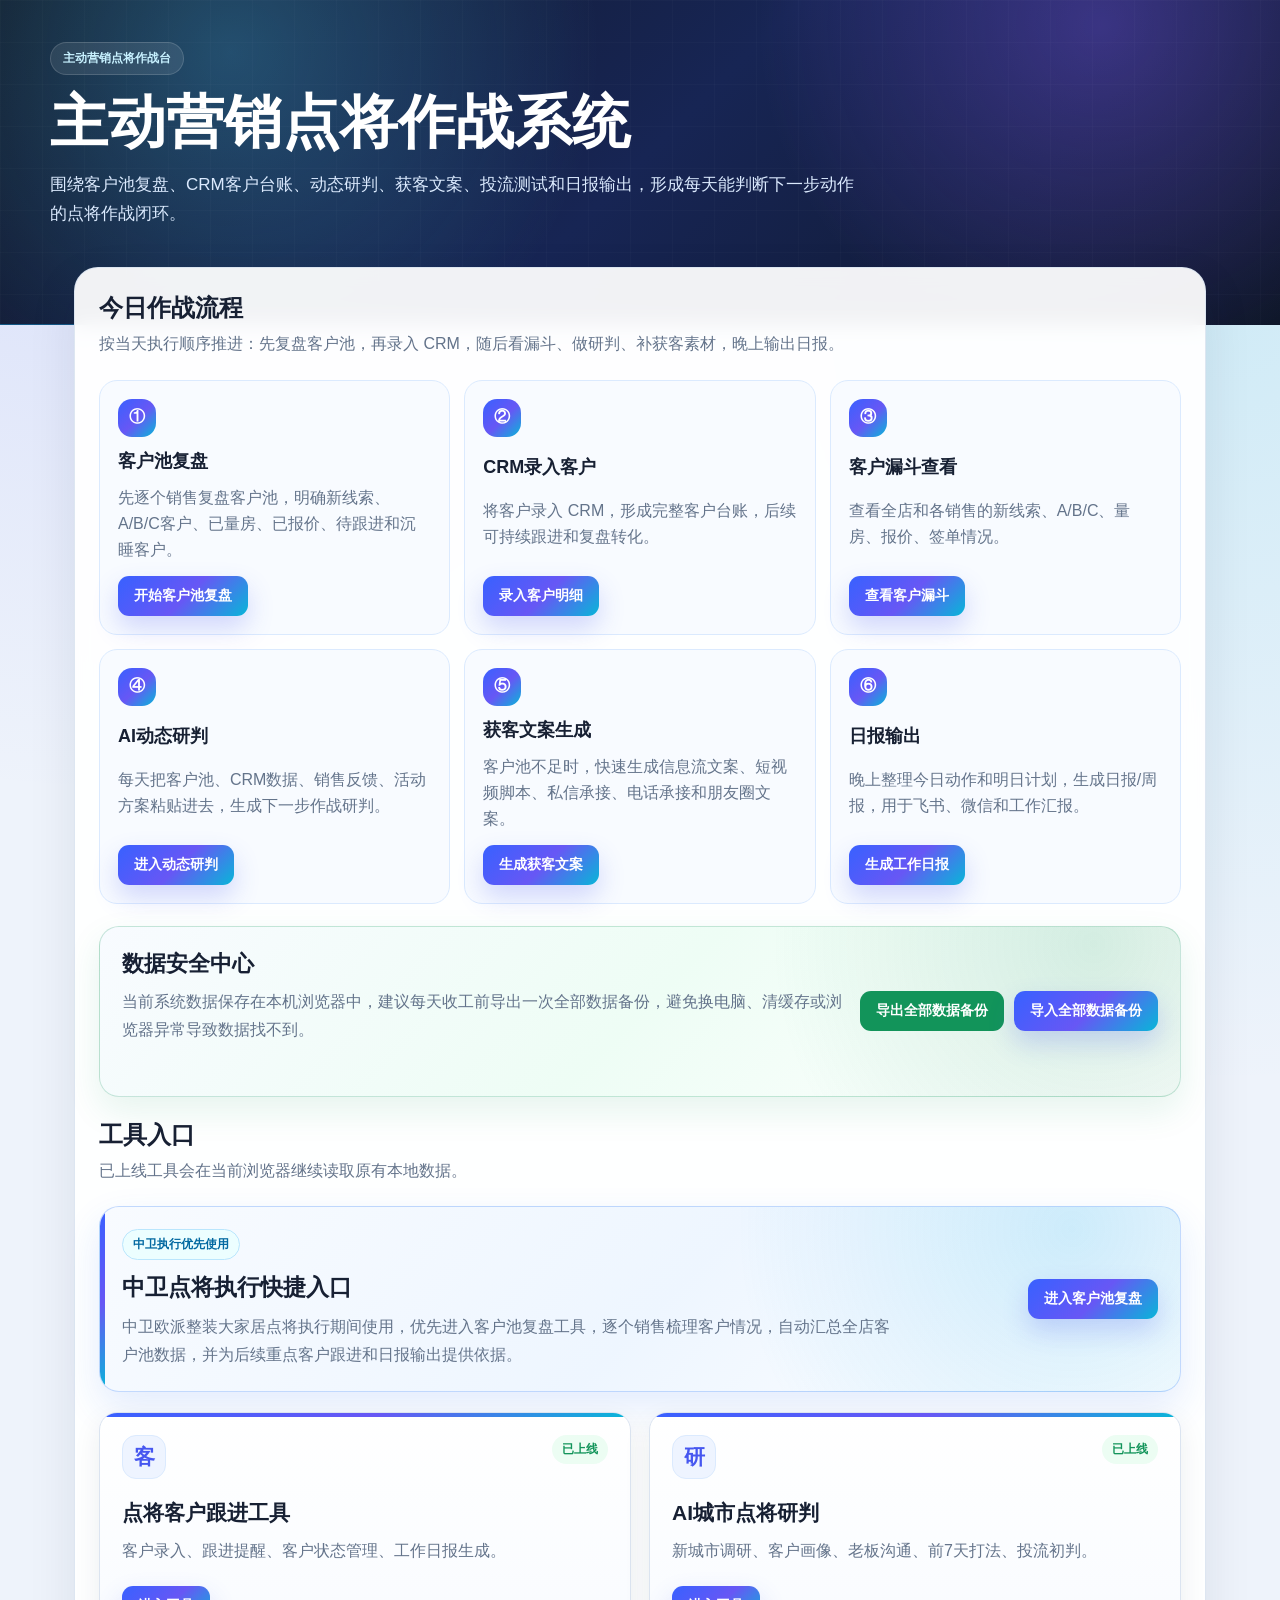
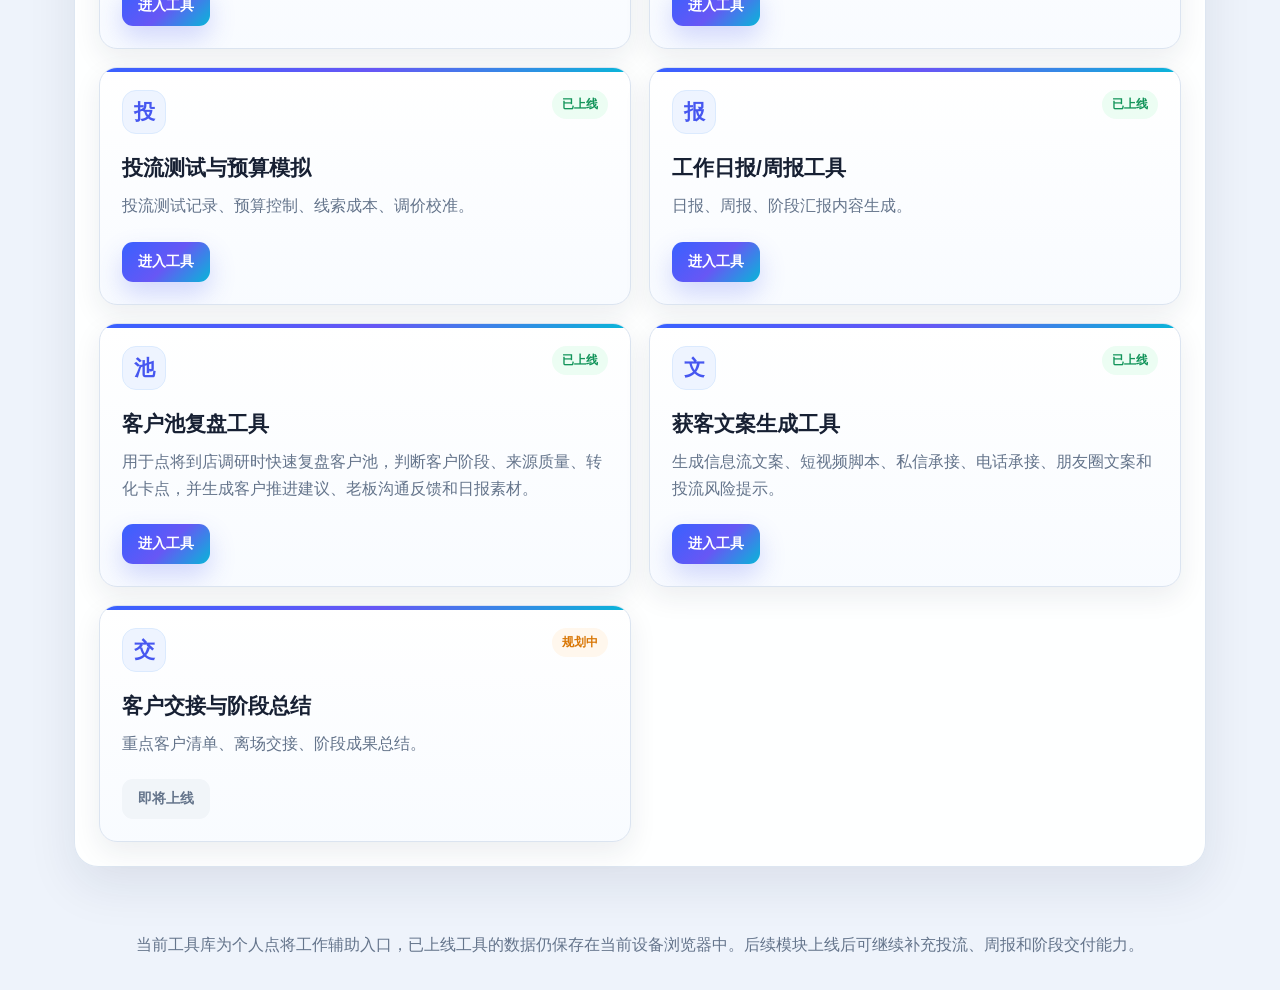
==== index.html @ ebf2c0a8 "增强数据备份漏斗看板和日报读取" ====
<!DOCTYPE html>
<html lang="zh-CN">
<head>
  <meta charset="UTF-8" />
  <meta name="viewport" content="width=device-width, initial-scale=1.0" />
  <title>主动营销点将作战系统</title>
  <style>
    :root {
      --bg: #eef3fb;
      --panel: #ffffff;
      --line: #dbe4f0;
      --text: #172033;
      --muted: #64748b;
      --brand: #4657f0;
      --blue: #2563eb;
      --green: #12945a;
      --amber: #d97706;
      --shadow: 0 18px 50px rgba(21, 34, 66, 0.09);
      --gradient-primary: linear-gradient(135deg, #3861ff 0%, #6757f5 52%, #08b6d8 100%);
      --gradient-dark: radial-gradient(circle at 18% 16%, rgba(77, 208, 255, 0.28), transparent 34%),
        radial-gradient(circle at 86% 8%, rgba(132, 92, 255, 0.34), transparent 30%),
        linear-gradient(135deg, #111827 0%, #172554 50%, #0f172a 100%);
    }

    * {
      box-sizing: border-box;
    }

    body {
      margin: 0;
      background:
        radial-gradient(circle at 8% 0%, rgba(70, 87, 240, 0.14), transparent 28%),
        radial-gradient(circle at 96% 12%, rgba(8, 182, 216, 0.13), transparent 30%),
        var(--bg);
      color: var(--text);
      font-family: -apple-system, BlinkMacSystemFont, "PingFang SC", "Microsoft YaHei", sans-serif;
    }

    header {
      background: var(--gradient-dark);
      color: #fff;
      overflow: hidden;
      padding: 42px 40px 96px;
      position: relative;
    }

    header::before {
      background:
        linear-gradient(rgba(255, 255, 255, 0.055) 1px, transparent 1px),
        linear-gradient(90deg, rgba(255, 255, 255, 0.055) 1px, transparent 1px);
      background-size: 42px 42px;
      content: "";
      inset: 0;
      opacity: 0.35;
      position: absolute;
    }

    header::after {
      background: linear-gradient(90deg, rgba(14, 165, 233, 0.42), rgba(99, 102, 241, 0.18), transparent);
      bottom: 0;
      content: "";
      height: 1px;
      left: 0;
      position: absolute;
      right: 0;
    }

    .hero {
      margin: 0 auto;
      max-width: 1180px;
      position: relative;
      z-index: 1;
    }

    .eyebrow {
      align-items: center;
      background: rgba(255, 255, 255, 0.09);
      border: 1px solid rgba(255, 255, 255, 0.15);
      border-radius: 999px;
      color: #c7f1ff;
      display: inline-flex;
      font-size: 12px;
      font-weight: 800;
      margin-bottom: 16px;
      padding: 7px 12px;
    }

    h1,
    h2,
    p {
      margin: 0;
    }

    h1 {
      font-size: clamp(34px, 5vw, 58px);
      letter-spacing: 0;
      line-height: 1.08;
    }

    .subtitle {
      color: #dbeafe;
      font-size: 17px;
      line-height: 1.75;
      margin-top: 16px;
      max-width: 820px;
    }

    main {
      margin: -58px auto 0;
      max-width: 1180px;
      padding: 0 24px 44px;
      position: relative;
      z-index: 2;
    }

    .library-panel {
      background: rgba(255, 255, 255, 0.94);
      border: 1px solid rgba(219, 228, 240, 0.92);
      border-radius: 24px;
      box-shadow: var(--shadow);
      padding: 24px;
      backdrop-filter: blur(10px);
    }

    .panel-head {
      align-items: flex-start;
      display: flex;
      gap: 16px;
      justify-content: space-between;
      margin-bottom: 22px;
    }

    .panel-head h2 {
      font-size: 24px;
    }

    .panel-head p {
      color: var(--muted);
      line-height: 1.65;
      margin-top: 7px;
    }

    .tool-grid {
      display: grid;
      gap: 18px;
      grid-template-columns: repeat(2, minmax(0, 1fr));
    }

    .quick-entry {
      background:
        radial-gradient(circle at 90% 12%, rgba(14, 165, 233, 0.18), transparent 34%),
        linear-gradient(135deg, #f8fbff 0%, #eef6ff 52%, #ffffff 100%);
      border: 1px solid rgba(59, 130, 246, 0.28);
      border-radius: 20px;
      box-shadow: 0 16px 38px rgba(37, 99, 235, 0.12);
      display: grid;
      gap: 18px;
      grid-template-columns: 1fr auto;
      margin-bottom: 20px;
      overflow: hidden;
      padding: 22px;
      position: relative;
    }

    .quick-entry::before {
      background: var(--gradient-primary);
      content: "";
      inset: 0 auto 0 0;
      position: absolute;
      width: 5px;
    }

    .quick-entry-badge {
      background: #ecfeff;
      border: 1px solid #bae6fd;
      border-radius: 999px;
      color: #0369a1;
      display: inline-flex;
      font-size: 12px;
      font-weight: 900;
      margin-bottom: 12px;
      padding: 6px 10px;
    }

    .quick-entry h2 {
      font-size: 23px;
      margin: 0;
    }

    .quick-entry p {
      color: var(--muted);
      line-height: 1.75;
      margin-top: 10px;
      max-width: 780px;
    }

    .quick-entry-action {
      align-items: center;
      display: flex;
    }

    .battle-flow {
      margin-bottom: 22px;
    }

    .battle-flow-grid {
      display: grid;
      gap: 14px;
      grid-template-columns: repeat(3, minmax(0, 1fr));
    }

    .flow-card {
      background: #f8fbff;
      border: 1px solid #dbeafe;
      border-radius: 18px;
      display: grid;
      gap: 12px;
      min-height: 210px;
      padding: 18px;
    }

    .flow-step {
      align-items: center;
      background: var(--gradient-primary);
      border-radius: 14px;
      color: #fff;
      display: inline-flex;
      font-weight: 900;
      height: 38px;
      justify-content: center;
      width: 38px;
    }

    .flow-card h3 {
      font-size: 18px;
      margin: 0;
    }

    .flow-card p {
      color: var(--muted);
      line-height: 1.65;
      margin: 0;
    }

    .flow-card a {
      align-self: end;
      width: fit-content;
    }

    .tool-card {
      background:
        linear-gradient(180deg, rgba(255, 255, 255, 0.96), rgba(248, 251, 255, 0.96)),
        #fff;
      border: 1px solid #dbe4f0;
      border-radius: 18px;
      box-shadow: 0 10px 28px rgba(21, 34, 66, 0.08);
      display: flex;
      flex-direction: column;
      min-height: 230px;
      overflow: hidden;
      padding: 22px;
      position: relative;
      transition: transform 0.18s ease, box-shadow 0.18s ease, border-color 0.18s ease;
    }

    .tool-card::before {
      background: var(--gradient-primary);
      content: "";
      height: 4px;
      left: 0;
      position: absolute;
      right: 0;
      top: 0;
    }

    .tool-card:hover {
      border-color: rgba(70, 87, 240, 0.28);
      box-shadow: 0 18px 42px rgba(21, 34, 66, 0.13);
      transform: translateY(-3px);
    }

    .tool-top {
      align-items: flex-start;
      display: flex;
      gap: 14px;
      justify-content: space-between;
    }

    .tool-icon {
      align-items: center;
      background: #eef4ff;
      border: 1px solid #dbeafe;
      border-radius: 14px;
      color: var(--brand);
      display: inline-flex;
      font-size: 21px;
      font-weight: 900;
      height: 44px;
      justify-content: center;
      width: 44px;
    }

    .tool-status {
      border-radius: 999px;
      font-size: 12px;
      font-weight: 800;
      padding: 6px 10px;
      white-space: nowrap;
    }

    .status-ready {
      background: #ecfdf3;
      color: var(--green);
    }

    .status-soon {
      background: #fff7ed;
      color: var(--amber);
    }

    .tool-card h2 {
      font-size: 21px;
      margin-top: 20px;
    }

    .tool-card p {
      color: var(--muted);
      flex: 1;
      line-height: 1.7;
      margin-top: 10px;
    }

    .tool-actions {
      margin-top: 22px;
    }

    .data-safety-center {
      background:
        radial-gradient(circle at 92% 10%, rgba(18, 148, 90, 0.16), transparent 32%),
        linear-gradient(135deg, #f8fbff 0%, #eefdf5 50%, #ffffff 100%);
      border: 1px solid rgba(18, 148, 90, 0.22);
      border-radius: 20px;
      box-shadow: 0 14px 34px rgba(18, 148, 90, 0.1);
      display: grid;
      gap: 18px;
      grid-template-columns: minmax(0, 1fr) auto;
      margin: 0 0 22px;
      padding: 22px;
    }

    .data-safety-center h2 {
      font-size: 22px;
      margin: 0;
    }

    .data-safety-center p {
      color: var(--muted);
      line-height: 1.75;
      margin-top: 9px;
    }

    .data-safety-actions {
      align-items: center;
      display: flex;
      flex-wrap: wrap;
      gap: 10px;
      justify-content: flex-end;
    }

    .backup-tip {
      color: var(--green);
      font-size: 13px;
      font-weight: 800;
      margin-top: 10px;
      min-height: 20px;
    }

    .hidden {
      display: none;
    }

    a,
    button {
      align-items: center;
      border: 0;
      border-radius: 11px;
      cursor: pointer;
      display: inline-flex;
      font: inherit;
      font-size: 14px;
      font-weight: 800;
      justify-content: center;
      min-height: 40px;
      padding: 10px 16px;
      text-decoration: none;
      transition: transform 0.16s ease, box-shadow 0.16s ease, filter 0.16s ease;
      white-space: nowrap;
    }

    a:hover,
    button:hover {
      filter: brightness(0.97);
      transform: translateY(-1px);
    }

    .btn-primary {
      background: var(--gradient-primary);
      box-shadow: 0 12px 26px rgba(70, 87, 240, 0.22);
      color: #fff;
    }

    .btn-soon {
      background: #f1f5f9;
      color: #64748b;
    }

    .btn-green {
      background: #12945a;
      color: #fff;
    }

    footer {
      color: #64748b;
      line-height: 1.7;
      margin: 20px auto 0;
      max-width: 1180px;
      padding: 0 24px 32px;
      text-align: center;
    }

    @media (max-width: 820px) {
      header {
        padding: 32px 20px 86px;
      }

      main {
        padding: 0 14px 32px;
      }

      .library-panel {
        border-radius: 18px;
        padding: 16px;
      }

      .panel-head {
        display: block;
      }

      .tool-grid {
        grid-template-columns: 1fr;
      }

      .battle-flow-grid {
        grid-template-columns: 1fr;
      }

      .quick-entry {
        grid-template-columns: 1fr;
        padding: 18px;
      }

      .data-safety-center {
        grid-template-columns: 1fr;
        padding: 18px;
      }

      .data-safety-actions {
        justify-content: flex-start;
      }

      .quick-entry-action {
        align-items: flex-start;
      }

      .tool-card {
        min-height: auto;
        padding: 18px;
      }
    }
  </style>
</head>

<body>
  <header>
    <div class="hero">
      <div class="eyebrow">主动营销点将作战台</div>
      <h1>主动营销点将作战系统</h1>
      <p class="subtitle">围绕客户池复盘、CRM客户台账、动态研判、获客文案、投流测试和日报输出，形成每天能判断下一步动作的点将作战闭环。</p>
    </div>
  </header>

  <main>
    <section class="library-panel">
      <div class="panel-head">
        <div>
          <h2>今日作战流程</h2>
          <p>按当天执行顺序推进：先复盘客户池，再录入 CRM，随后看漏斗、做研判、补获客素材，晚上输出日报。</p>
        </div>
      </div>

      <section class="battle-flow">
        <div class="battle-flow-grid">
          <article class="flow-card">
            <span class="flow-step">①</span>
            <h3>客户池复盘</h3>
            <p>先逐个销售复盘客户池，明确新线索、A/B/C客户、已量房、已报价、待跟进和沉睡客户。</p>
            <a class="btn-primary" href="customer-review.html">开始客户池复盘</a>
          </article>
          <article class="flow-card">
            <span class="flow-step">②</span>
            <h3>CRM录入客户</h3>
            <p>将客户录入 CRM，形成完整客户台账，后续可持续跟进和复盘转化。</p>
            <a class="btn-primary" href="crm.html">录入客户明细</a>
          </article>
          <article class="flow-card">
            <span class="flow-step">③</span>
            <h3>客户漏斗查看</h3>
            <p>查看全店和各销售的新线索、A/B/C、量房、报价、签单情况。</p>
            <a class="btn-primary" href="crm.html#funnel">查看客户漏斗</a>
          </article>
          <article class="flow-card">
            <span class="flow-step">④</span>
            <h3>AI动态研判</h3>
            <p>每天把客户池、CRM数据、销售反馈、活动方案粘贴进去，生成下一步作战研判。</p>
            <a class="btn-primary" href="city-analysis.html#dynamic">进入动态研判</a>
          </article>
          <article class="flow-card">
            <span class="flow-step">⑤</span>
            <h3>获客文案生成</h3>
            <p>客户池不足时，快速生成信息流文案、短视频脚本、私信承接、电话承接和朋友圈文案。</p>
            <a class="btn-primary" href="material-lab.html">生成获客文案</a>
          </article>
          <article class="flow-card">
            <span class="flow-step">⑥</span>
            <h3>日报输出</h3>
            <p>晚上整理今日动作和明日计划，生成日报/周报，用于飞书、微信和工作汇报。</p>
            <a class="btn-primary" href="report.html">生成工作日报</a>
          </article>
        </div>
      </section>

      <section class="data-safety-center">
        <div>
          <h2>数据安全中心</h2>
          <p>当前系统数据保存在本机浏览器中，建议每天收工前导出一次全部数据备份，避免换电脑、清缓存或浏览器异常导致数据找不到。</p>
          <div id="backupTip" class="backup-tip"></div>
        </div>
        <div class="data-safety-actions">
          <button class="btn-green" type="button" onclick="exportAllDataBackup()">导出全部数据备份</button>
          <button class="btn-primary" type="button" onclick="triggerImportAllDataBackup()">导入全部数据备份</button>
          <input id="backupFileInput" class="hidden" type="file" accept="application/json,.json" onchange="importAllDataBackup(event)" />
        </div>
      </section>

      <div class="panel-head">
        <div>
          <h2>工具入口</h2>
          <p>已上线工具会在当前浏览器继续读取原有本地数据。</p>
        </div>
      </div>

      <article class="quick-entry">
        <div>
          <span class="quick-entry-badge">中卫执行优先使用</span>
          <h2>中卫点将执行快捷入口</h2>
          <p>中卫欧派整装大家居点将执行期间使用，优先进入客户池复盘工具，逐个销售梳理客户情况，自动汇总全店客户池数据，并为后续重点客户跟进和日报输出提供依据。</p>
        </div>
        <div class="quick-entry-action">
          <a class="btn-primary" href="customer-review.html">进入客户池复盘</a>
        </div>
      </article>

      <div class="tool-grid">
        <article class="tool-card">
          <div class="tool-top">
            <div class="tool-icon">客</div>
            <span class="tool-status status-ready">已上线</span>
          </div>
          <h2>点将客户跟进工具</h2>
          <p>客户录入、跟进提醒、客户状态管理、工作日报生成。</p>
          <div class="tool-actions">
            <a class="btn-primary" href="crm.html">进入工具</a>
          </div>
        </article>

        <article class="tool-card">
          <div class="tool-top">
            <div class="tool-icon">研</div>
            <span class="tool-status status-ready">已上线</span>
          </div>
          <h2>AI城市点将研判</h2>
          <p>新城市调研、客户画像、老板沟通、前7天打法、投流初判。</p>
          <div class="tool-actions">
            <a class="btn-primary" href="city-analysis.html">进入工具</a>
          </div>
        </article>

        <article class="tool-card">
          <div class="tool-top">
            <div class="tool-icon">投</div>
            <span class="tool-status status-ready">已上线</span>
          </div>
          <h2>投流测试与预算模拟</h2>
          <p>投流测试记录、预算控制、线索成本、调价校准。</p>
          <div class="tool-actions">
            <a class="btn-primary" href="ad-test.html">进入工具</a>
          </div>
        </article>

        <article class="tool-card">
          <div class="tool-top">
            <div class="tool-icon">报</div>
            <span class="tool-status status-ready">已上线</span>
          </div>
          <h2>工作日报/周报工具</h2>
          <p>日报、周报、阶段汇报内容生成。</p>
          <div class="tool-actions">
            <a class="btn-primary" href="report.html">进入工具</a>
          </div>
        </article>

        <article class="tool-card">
          <div class="tool-top">
            <div class="tool-icon">池</div>
            <span class="tool-status status-ready">已上线</span>
          </div>
          <h2>客户池复盘工具</h2>
          <p>用于点将到店调研时快速复盘客户池，判断客户阶段、来源质量、转化卡点，并生成客户推进建议、老板沟通反馈和日报素材。</p>
          <div class="tool-actions">
            <a class="btn-primary" href="customer-review.html">进入工具</a>
          </div>
        </article>

        <article class="tool-card">
          <div class="tool-top">
            <div class="tool-icon">文</div>
            <span class="tool-status status-ready">已上线</span>
          </div>
          <h2>获客文案生成工具</h2>
          <p>生成信息流文案、短视频脚本、私信承接、电话承接、朋友圈文案和投流风险提示。</p>
          <div class="tool-actions">
            <a class="btn-primary" href="material-lab.html">进入工具</a>
          </div>
        </article>

        <article class="tool-card">
          <div class="tool-top">
            <div class="tool-icon">交</div>
            <span class="tool-status status-soon">规划中</span>
          </div>
          <h2>客户交接与阶段总结</h2>
          <p>重点客户清单、离场交接、阶段成果总结。</p>
          <div class="tool-actions">
            <button class="btn-soon" type="button" disabled>即将上线</button>
          </div>
        </article>
      </div>
    </section>
  </main>

  <footer>
    当前工具库为个人点将工作辅助入口，已上线工具的数据仍保存在当前设备浏览器中。后续模块上线后可继续补充投流、周报和阶段交付能力。
  </footer>

  <script>
    function setBackupTip(message, isError = false) {
      const tip = document.getElementById("backupTip");

      if (!tip) {
        return;
      }

      tip.style.color = isError ? "#d04444" : "#12945a";
      tip.innerText = message || "";
    }

    function formatBackupTimestamp() {
      const now = new Date();
      const pad = value => String(value).padStart(2, "0");

      return [
        now.getFullYear(),
        pad(now.getMonth() + 1),
        pad(now.getDate())
      ].join("-") + "-" + [pad(now.getHours()), pad(now.getMinutes())].join("-");
    }

    function exportAllDataBackup() {
      const storage = {};

      for (let index = 0; index < localStorage.length; index += 1) {
        const key = localStorage.key(index);

        if (key) {
          storage[key] = localStorage.getItem(key);
        }
      }

      const backup = {
        app: "ai-work-tools",
        version: "backup-v1",
        backupTime: new Date().toISOString(),
        note: "该文件为 ai-work-tools 本机浏览器 localStorage 数据备份。",
        localStorage: storage
      };
      const blob = new Blob([JSON.stringify(backup, null, 2)], { type: "application/json;charset=utf-8" });
      const url = URL.createObjectURL(blob);
      const link = document.createElement("a");

      link.href = url;
      link.download = `ai-work-tools-backup-${formatBackupTimestamp()}.json`;
      document.body.appendChild(link);
      link.click();
      link.remove();
      URL.revokeObjectURL(url);
      setBackupTip("全部数据备份已导出，请妥善保存该 JSON 文件。");
    }

    function triggerImportAllDataBackup() {
      const input = document.getElementById("backupFileInput");

      if (input) {
        input.value = "";
        input.click();
      }
    }

    function importAllDataBackup(event) {
      const file = event.target.files && event.target.files[0];

      if (!file) {
        return;
      }

      const reader = new FileReader();

      reader.onload = () => {
        try {
          const parsed = JSON.parse(String(reader.result || ""));
          const storage = parsed && parsed.localStorage;

          if (!storage || typeof storage !== "object" || Array.isArray(storage)) {
            throw new Error("invalid backup");
          }

          const confirmed = confirm("确认导入备份数据吗？导入后将覆盖当前浏览器中的同名数据。建议先导出当前数据备份后再导入。");

          if (!confirmed) {
            setBackupTip("已取消导入，当前数据未被覆盖。");
            return;
          }

          Object.entries(storage).forEach(([key, value]) => {
            localStorage.setItem(key, String(value));
          });
          setBackupTip("数据备份已恢复，请刷新页面查看。");
        } catch (error) {
          console.error("备份导入失败", error);
          setBackupTip("导入失败，请检查备份文件格式。", true);
        }
      };

      reader.onerror = () => {
        setBackupTip("导入失败，请检查备份文件格式。", true);
      };

      reader.readAsText(file);
    }
  </script>
</body>
</html>
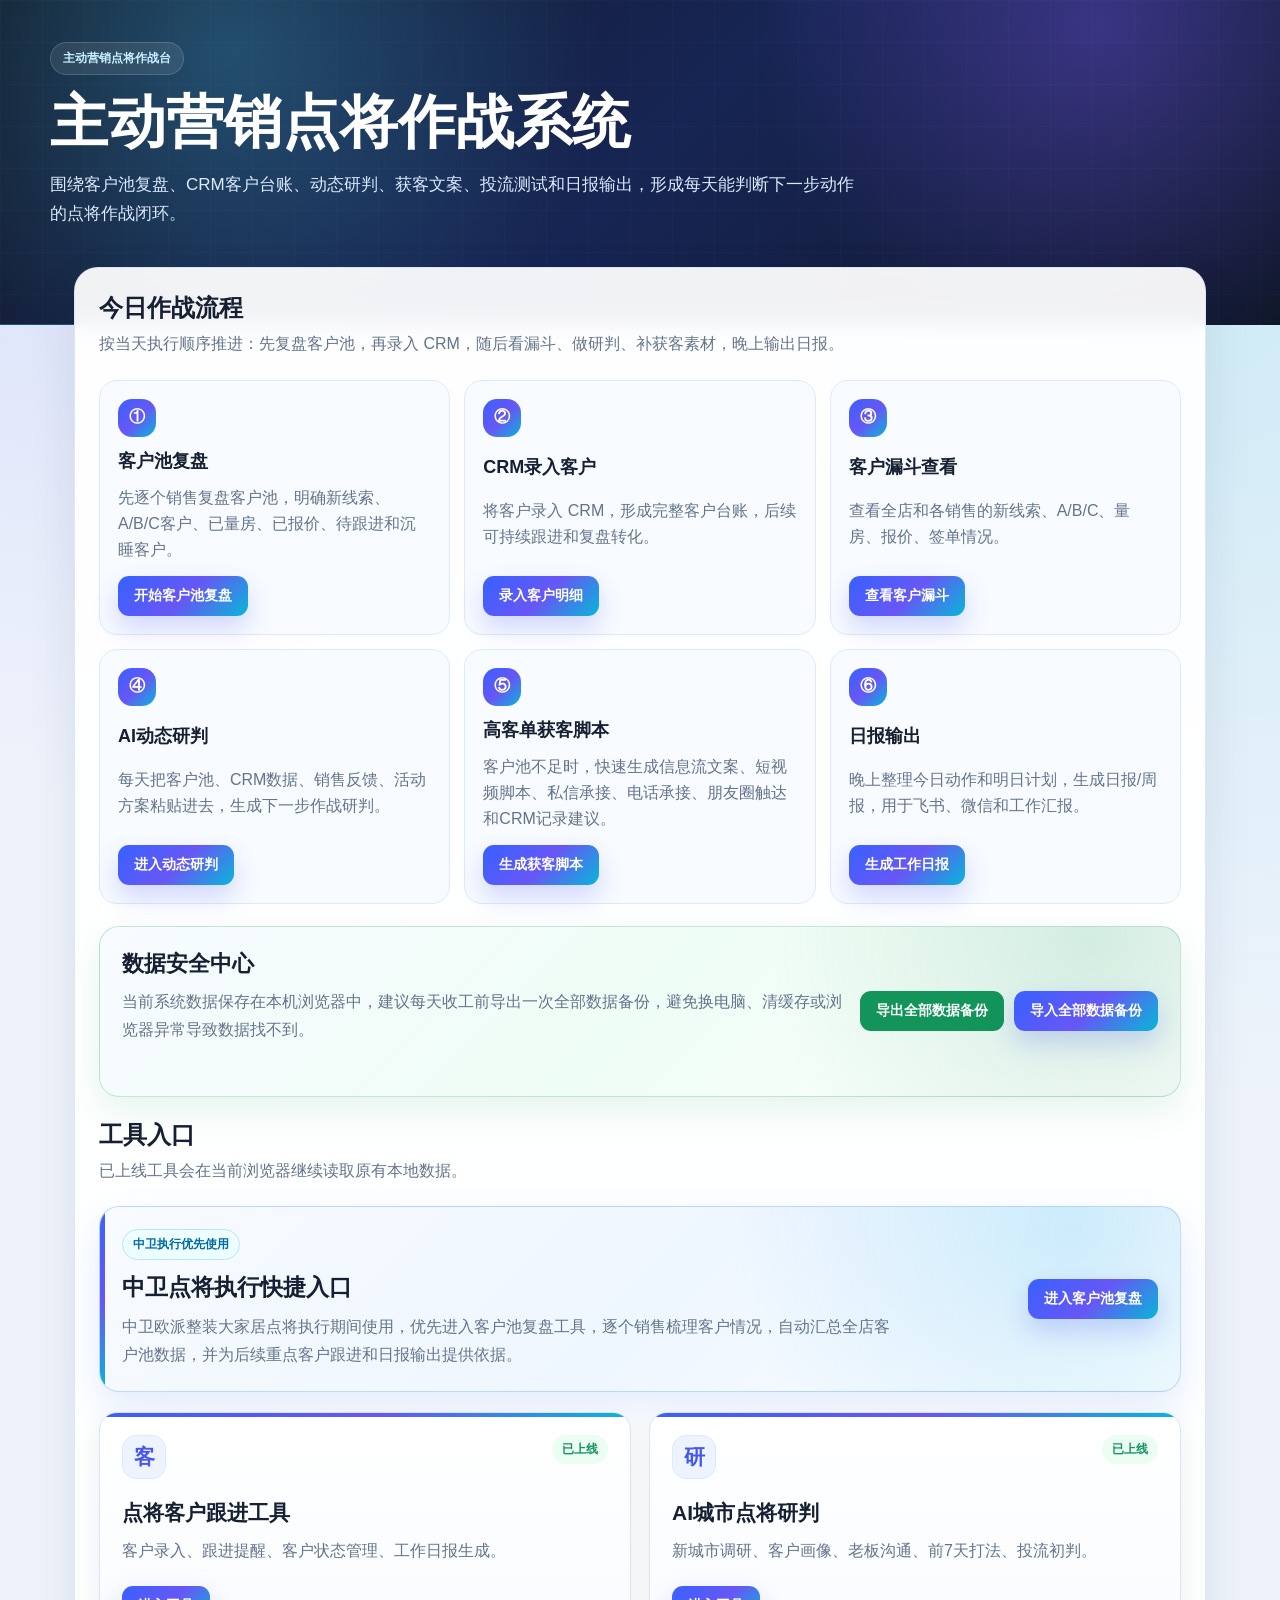
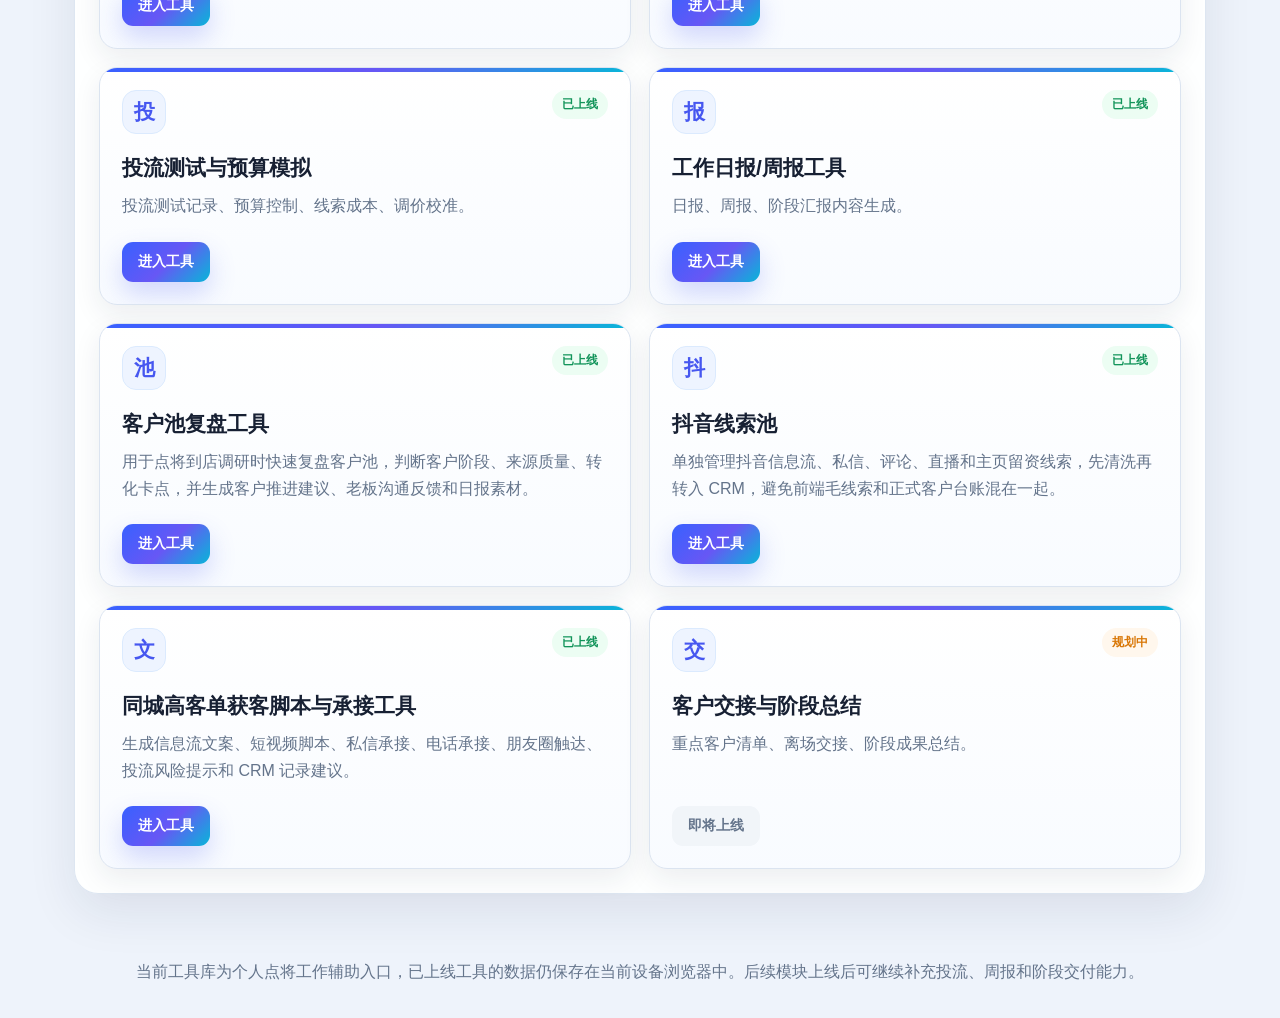
==== commit 4bf9b340: "升级CRM状态机制和抖音线索池" ====
--- a/index.html
+++ b/index.html
@@ -526,9 +526,9 @@
           </article>
           <article class="flow-card">
             <span class="flow-step">⑤</span>
-            <h3>获客文案生成</h3>
-            <p>客户池不足时，快速生成信息流文案、短视频脚本、私信承接、电话承接和朋友圈文案。</p>
-            <a class="btn-primary" href="material-lab.html">生成获客文案</a>
+            <h3>高客单获客脚本</h3>
+            <p>客户池不足时，快速生成信息流文案、短视频脚本、私信承接、电话承接、朋友圈触达和CRM记录建议。</p>
+            <a class="btn-primary" href="material-lab.html">生成获客脚本</a>
           </article>
           <article class="flow-card">
             <span class="flow-step">⑥</span>
@@ -633,11 +633,23 @@
 
         <article class="tool-card">
           <div class="tool-top">
+            <div class="tool-icon">抖</div>
+            <span class="tool-status status-ready">已上线</span>
+          </div>
+          <h2>抖音线索池</h2>
+          <p>单独管理抖音信息流、私信、评论、直播和主页留资线索，先清洗再转入 CRM，避免前端毛线索和正式客户台账混在一起。</p>
+          <div class="tool-actions">
+            <a class="btn-primary" href="douyin-leads.html">进入工具</a>
+          </div>
+        </article>
+
+        <article class="tool-card">
+          <div class="tool-top">
             <div class="tool-icon">文</div>
             <span class="tool-status status-ready">已上线</span>
           </div>
-          <h2>获客文案生成工具</h2>
-          <p>生成信息流文案、短视频脚本、私信承接、电话承接、朋友圈文案和投流风险提示。</p>
+          <h2>同城高客单获客脚本与承接工具</h2>
+          <p>生成信息流文案、短视频脚本、私信承接、电话承接、朋友圈触达、投流风险提示和 CRM 记录建议。</p>
           <div class="tool-actions">
             <a class="btn-primary" href="material-lab.html">进入工具</a>
           </div>
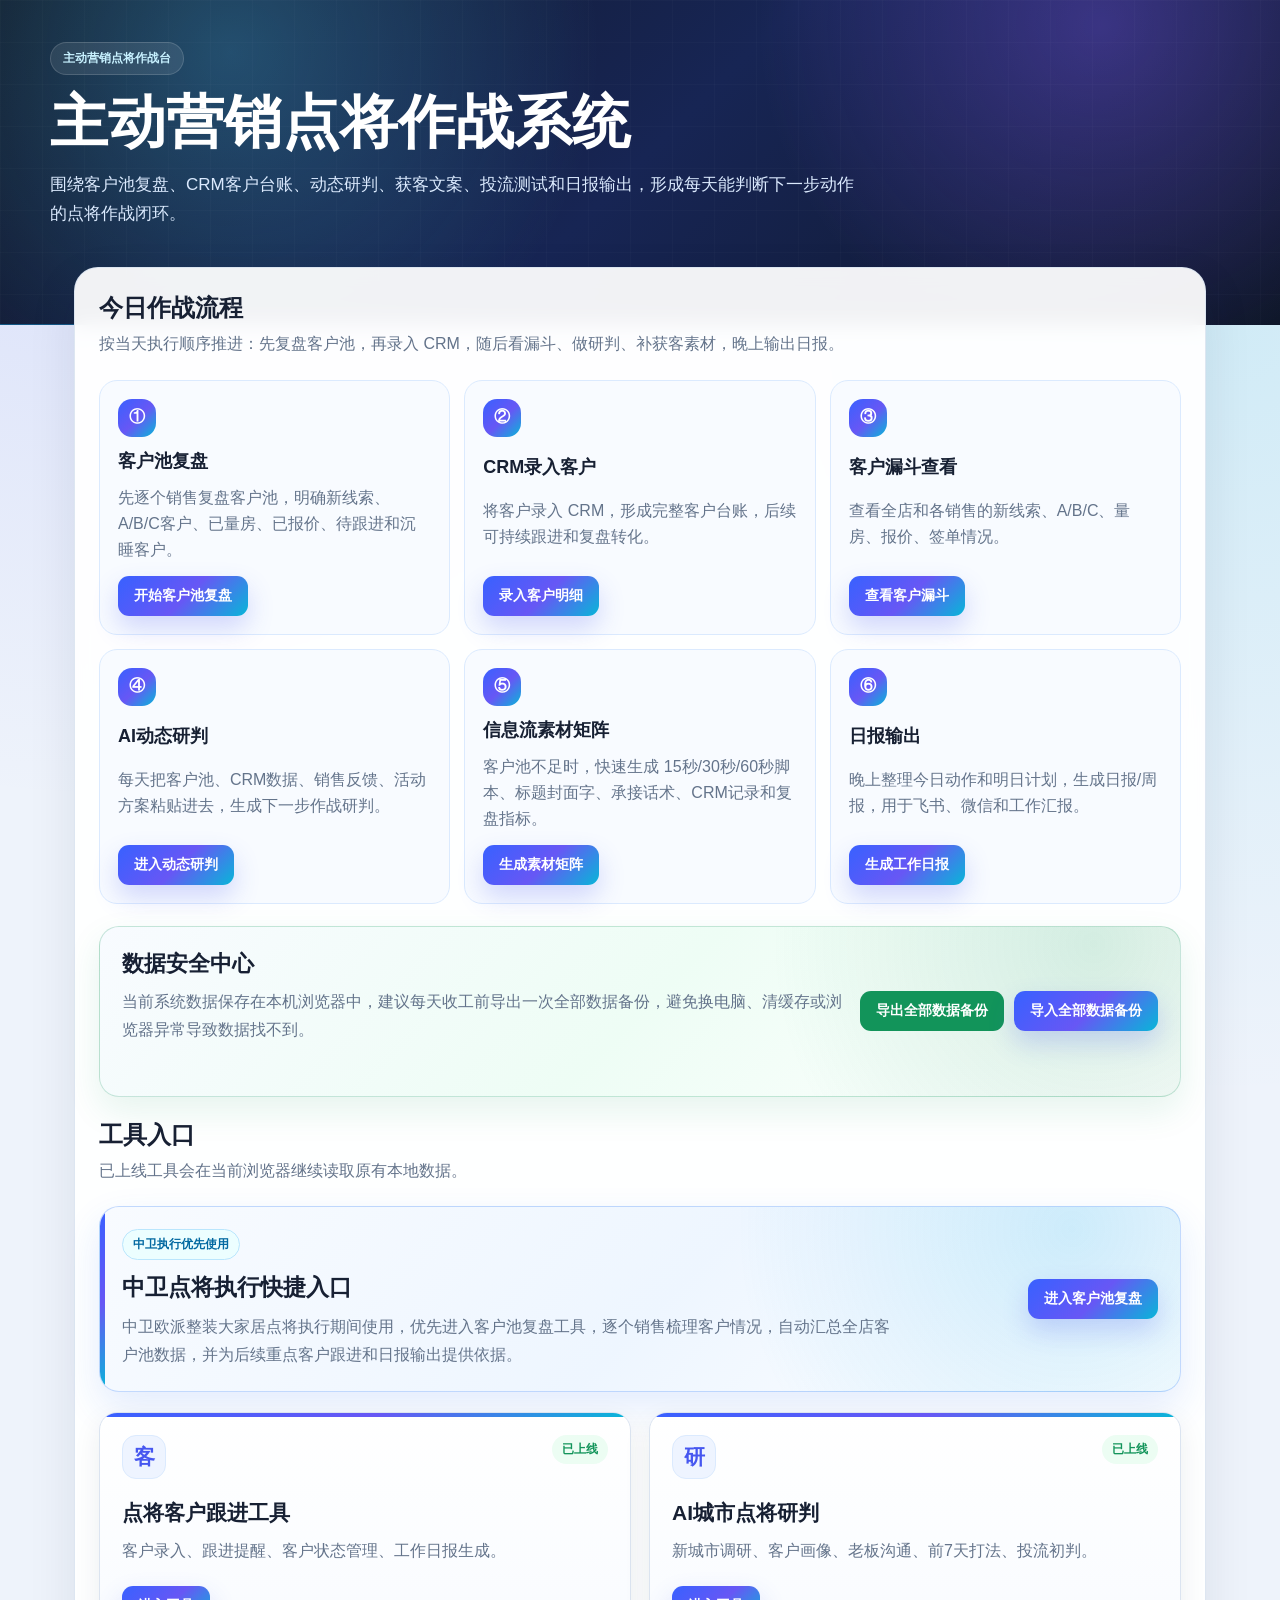
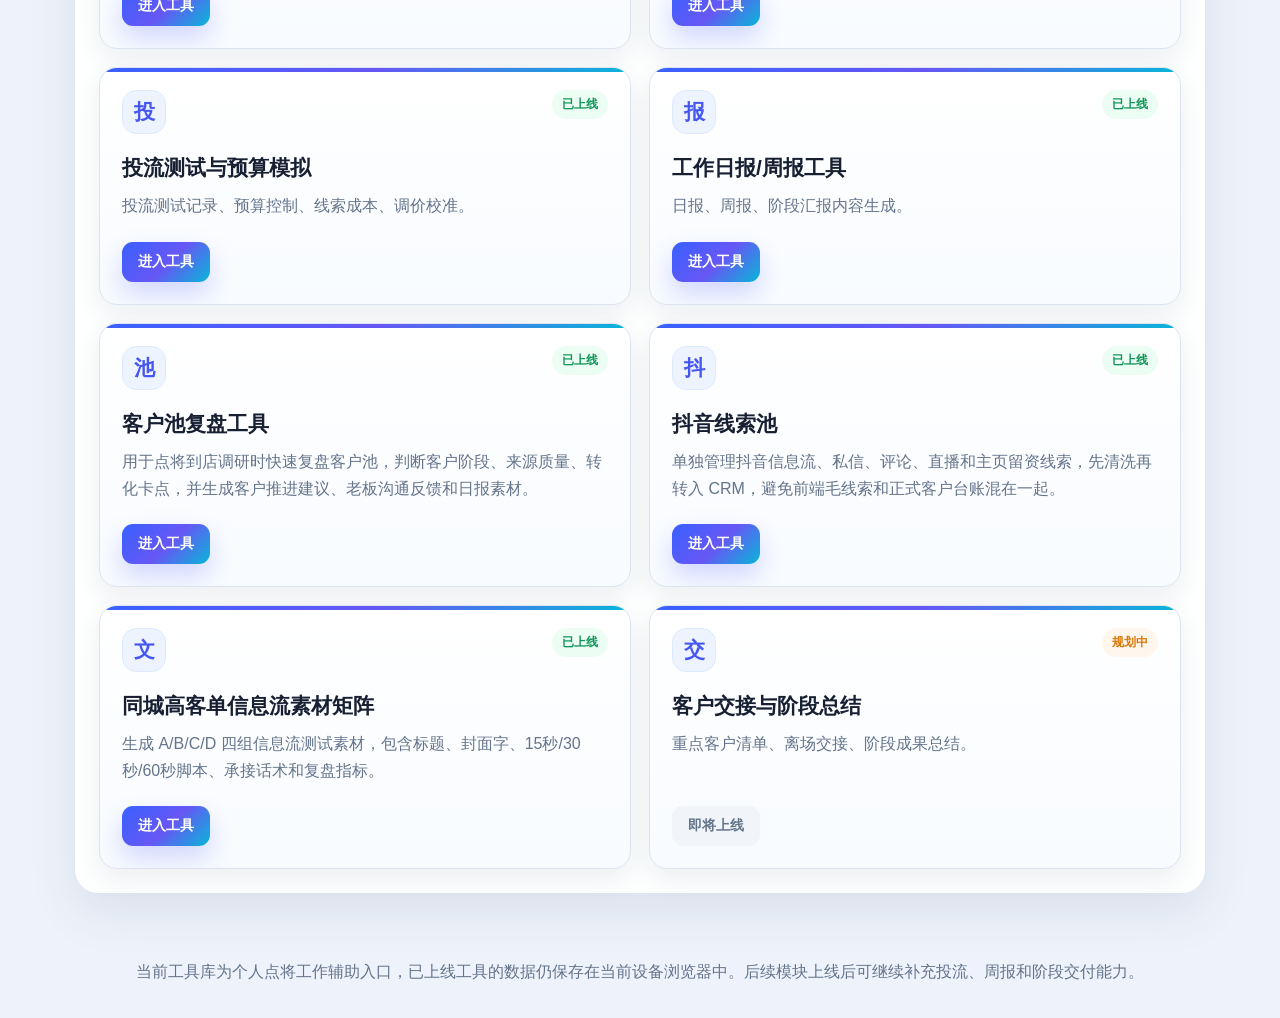
==== commit 051a4922: "升级信息流素材矩阵生成器" ====
--- a/index.html
+++ b/index.html
@@ -526,9 +526,9 @@
           </article>
           <article class="flow-card">
             <span class="flow-step">⑤</span>
-            <h3>高客单获客脚本</h3>
-            <p>客户池不足时，快速生成信息流文案、短视频脚本、私信承接、电话承接、朋友圈触达和CRM记录建议。</p>
-            <a class="btn-primary" href="material-lab.html">生成获客脚本</a>
+            <h3>信息流素材矩阵</h3>
+            <p>客户池不足时，快速生成 15秒/30秒/60秒脚本、标题封面字、承接话术、CRM记录和复盘指标。</p>
+            <a class="btn-primary" href="material-lab.html">生成素材矩阵</a>
           </article>
           <article class="flow-card">
             <span class="flow-step">⑥</span>
@@ -648,8 +648,8 @@
             <div class="tool-icon">文</div>
             <span class="tool-status status-ready">已上线</span>
           </div>
-          <h2>同城高客单获客脚本与承接工具</h2>
-          <p>生成信息流文案、短视频脚本、私信承接、电话承接、朋友圈触达、投流风险提示和 CRM 记录建议。</p>
+          <h2>同城高客单信息流素材矩阵</h2>
+          <p>生成 A/B/C/D 四组信息流测试素材，包含标题、封面字、15秒/30秒/60秒脚本、承接话术和复盘指标。</p>
           <div class="tool-actions">
             <a class="btn-primary" href="material-lab.html">进入工具</a>
           </div>
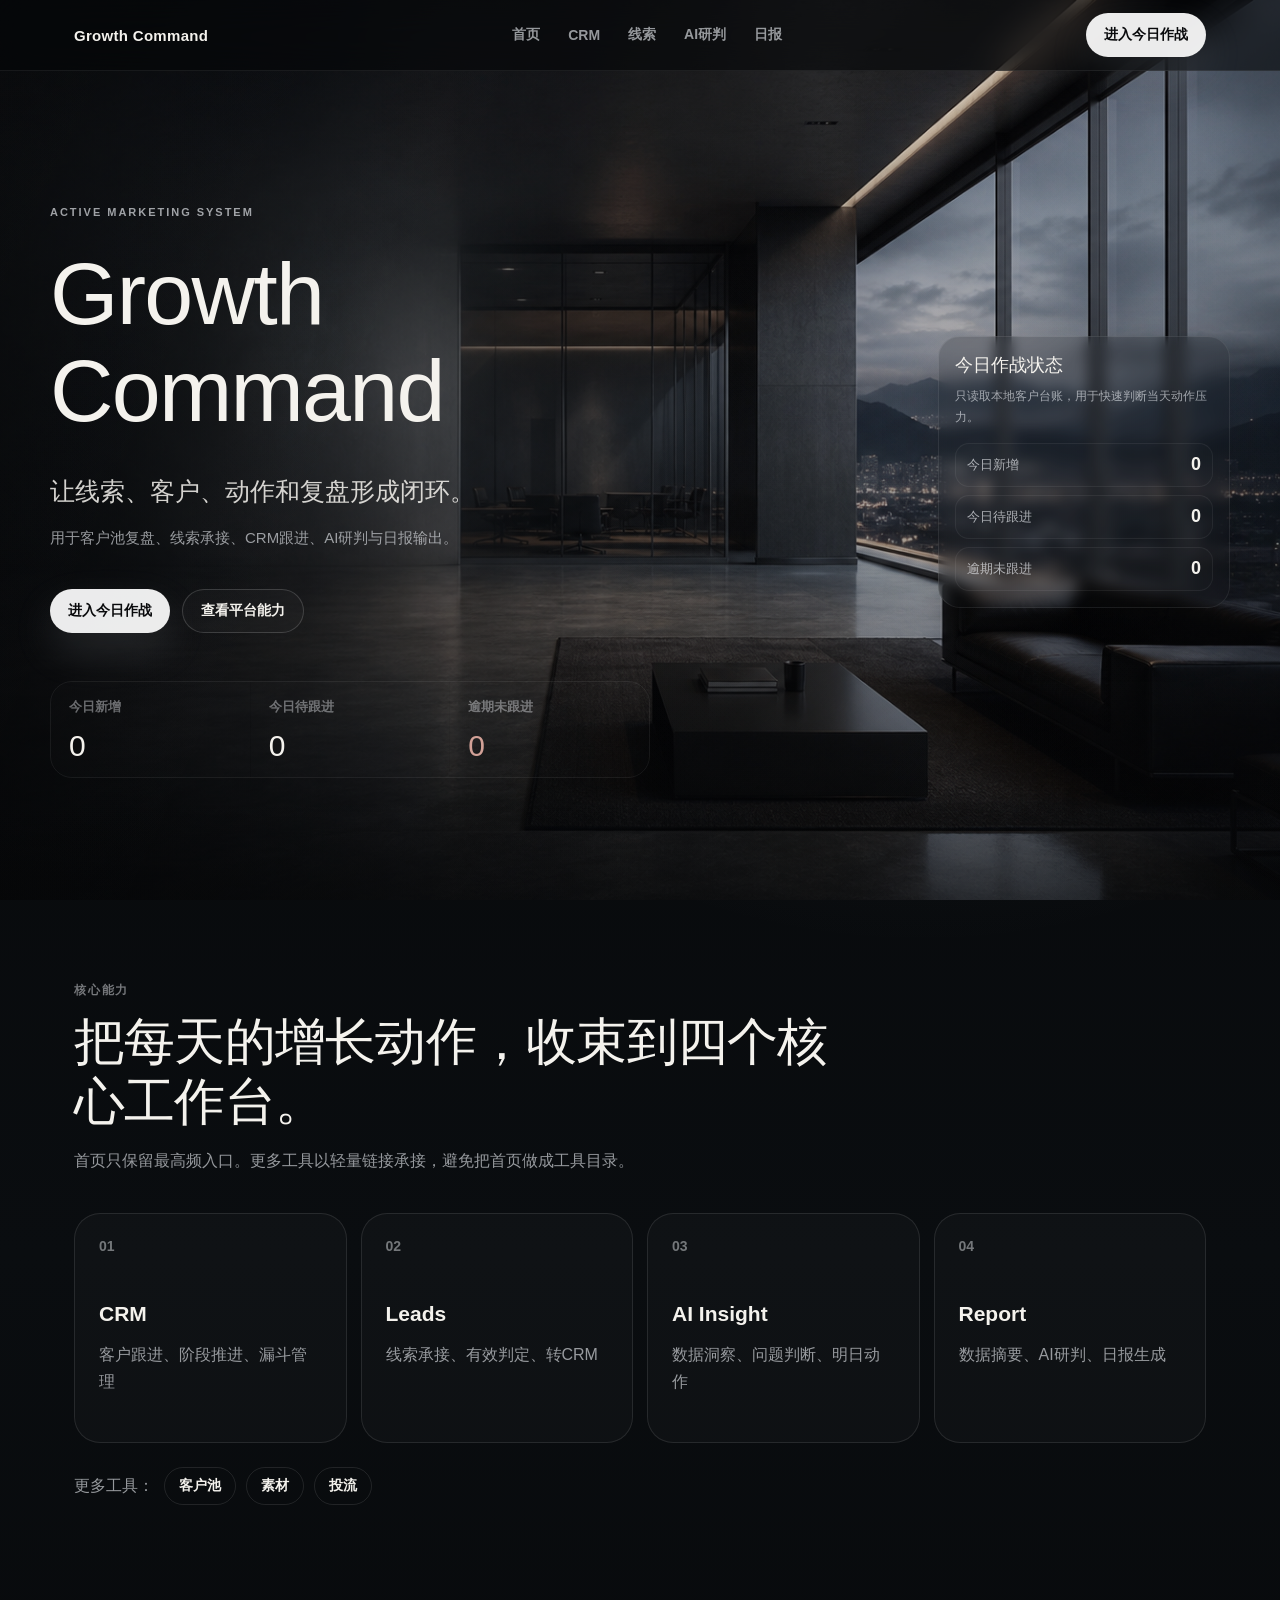
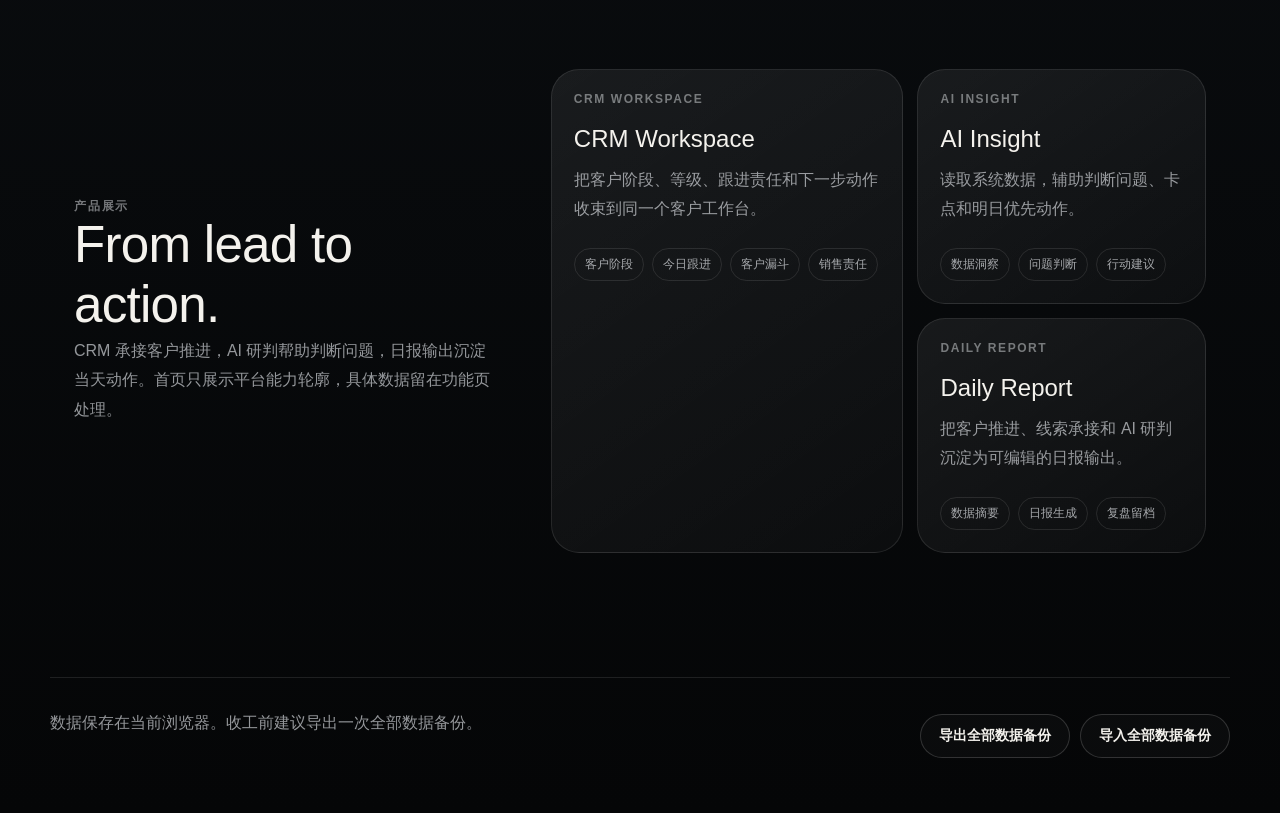
==== commit ec158ef2: "升级 Growth Command 首页视觉与交互" ====
--- a/index.html
+++ b/index.html
@@ -3,675 +3,1138 @@
 <head>
   <meta charset="UTF-8" />
   <meta name="viewport" content="width=device-width, initial-scale=1.0" />
-  <title>主动营销点将作战系统</title>
+  <title>Growth Command</title>
   <style>
     :root {
-      --bg: #eef3fb;
-      --panel: #ffffff;
-      --line: #dbe4f0;
-      --text: #172033;
-      --muted: #64748b;
-      --brand: #4657f0;
-      --blue: #2563eb;
-      --green: #12945a;
-      --amber: #d97706;
-      --shadow: 0 18px 50px rgba(21, 34, 66, 0.09);
-      --gradient-primary: linear-gradient(135deg, #3861ff 0%, #6757f5 52%, #08b6d8 100%);
-      --gradient-dark: radial-gradient(circle at 18% 16%, rgba(77, 208, 255, 0.28), transparent 34%),
-        radial-gradient(circle at 86% 8%, rgba(132, 92, 255, 0.34), transparent 30%),
-        linear-gradient(135deg, #111827 0%, #172554 50%, #0f172a 100%);
+      --bg: #050607;
+      --bg-soft: #0a0d10;
+      --panel: rgba(255, 255, 255, 0.045);
+      --panel-strong: rgba(255, 255, 255, 0.075);
+      --line: rgba(255, 255, 255, 0.1);
+      --line-strong: rgba(255, 255, 255, 0.18);
+      --text: #f4f2ed;
+      --muted: rgba(236, 239, 243, 0.62);
+      --faint: rgba(236, 239, 243, 0.42);
+      --button: rgba(255, 255, 255, 0.92);
+      --button-text: #090a0c;
+      --accent: rgba(205, 218, 226, 0.7);
+      --danger: #d2a197;
+      --shadow: 0 32px 90px rgba(0, 0, 0, 0.45);
     }
 
     * {
       box-sizing: border-box;
     }
 
+    html {
+      scroll-behavior: smooth;
+    }
+
     body {
-      margin: 0;
       background:
-        radial-gradient(circle at 8% 0%, rgba(70, 87, 240, 0.14), transparent 28%),
-        radial-gradient(circle at 96% 12%, rgba(8, 182, 216, 0.13), transparent 30%),
-        var(--bg);
+        radial-gradient(circle at 72% 10%, rgba(154, 169, 179, 0.13), transparent 30%),
+        linear-gradient(180deg, #050607 0%, #0a0d10 52%, #050607 100%);
       color: var(--text);
       font-family: -apple-system, BlinkMacSystemFont, "PingFang SC", "Microsoft YaHei", sans-serif;
-    }
-
-    header {
-      background: var(--gradient-dark);
-      color: #fff;
-      overflow: hidden;
-      padding: 42px 40px 96px;
-      position: relative;
-    }
-
-    header::before {
-      background:
-        linear-gradient(rgba(255, 255, 255, 0.055) 1px, transparent 1px),
-        linear-gradient(90deg, rgba(255, 255, 255, 0.055) 1px, transparent 1px);
-      background-size: 42px 42px;
+      margin: 0;
+      min-height: 100vh;
+      overflow-x: hidden;
+    }
+
+    body::before {
+      background-image: radial-gradient(rgba(255, 255, 255, 0.09) 0.7px, transparent 0.7px);
+      background-size: 5px 5px;
       content: "";
       inset: 0;
-      opacity: 0.35;
-      position: absolute;
-    }
-
-    header::after {
-      background: linear-gradient(90deg, rgba(14, 165, 233, 0.42), rgba(99, 102, 241, 0.18), transparent);
-      bottom: 0;
-      content: "";
-      height: 1px;
-      left: 0;
-      position: absolute;
-      right: 0;
-    }
-
-    .hero {
-      margin: 0 auto;
-      max-width: 1180px;
-      position: relative;
-      z-index: 1;
-    }
-
-    .eyebrow {
-      align-items: center;
-      background: rgba(255, 255, 255, 0.09);
-      border: 1px solid rgba(255, 255, 255, 0.15);
-      border-radius: 999px;
-      color: #c7f1ff;
-      display: inline-flex;
-      font-size: 12px;
-      font-weight: 800;
-      margin-bottom: 16px;
-      padding: 7px 12px;
-    }
-
-    h1,
-    h2,
-    p {
-      margin: 0;
-    }
-
-    h1 {
-      font-size: clamp(34px, 5vw, 58px);
-      letter-spacing: 0;
-      line-height: 1.08;
-    }
-
-    .subtitle {
-      color: #dbeafe;
-      font-size: 17px;
-      line-height: 1.75;
-      margin-top: 16px;
-      max-width: 820px;
-    }
-
-    main {
-      margin: -58px auto 0;
-      max-width: 1180px;
-      padding: 0 24px 44px;
-      position: relative;
-      z-index: 2;
-    }
-
-    .library-panel {
-      background: rgba(255, 255, 255, 0.94);
-      border: 1px solid rgba(219, 228, 240, 0.92);
-      border-radius: 24px;
-      box-shadow: var(--shadow);
-      padding: 24px;
-      backdrop-filter: blur(10px);
-    }
-
-    .panel-head {
-      align-items: flex-start;
-      display: flex;
-      gap: 16px;
-      justify-content: space-between;
-      margin-bottom: 22px;
-    }
-
-    .panel-head h2 {
-      font-size: 24px;
-    }
-
-    .panel-head p {
-      color: var(--muted);
-      line-height: 1.65;
-      margin-top: 7px;
-    }
-
-    .tool-grid {
-      display: grid;
-      gap: 18px;
-      grid-template-columns: repeat(2, minmax(0, 1fr));
-    }
-
-    .quick-entry {
-      background:
-        radial-gradient(circle at 90% 12%, rgba(14, 165, 233, 0.18), transparent 34%),
-        linear-gradient(135deg, #f8fbff 0%, #eef6ff 52%, #ffffff 100%);
-      border: 1px solid rgba(59, 130, 246, 0.28);
-      border-radius: 20px;
-      box-shadow: 0 16px 38px rgba(37, 99, 235, 0.12);
-      display: grid;
-      gap: 18px;
-      grid-template-columns: 1fr auto;
-      margin-bottom: 20px;
-      overflow: hidden;
-      padding: 22px;
-      position: relative;
-    }
-
-    .quick-entry::before {
-      background: var(--gradient-primary);
-      content: "";
-      inset: 0 auto 0 0;
-      position: absolute;
-      width: 5px;
-    }
-
-    .quick-entry-badge {
-      background: #ecfeff;
-      border: 1px solid #bae6fd;
-      border-radius: 999px;
-      color: #0369a1;
-      display: inline-flex;
-      font-size: 12px;
-      font-weight: 900;
-      margin-bottom: 12px;
-      padding: 6px 10px;
-    }
-
-    .quick-entry h2 {
-      font-size: 23px;
-      margin: 0;
-    }
-
-    .quick-entry p {
-      color: var(--muted);
-      line-height: 1.75;
-      margin-top: 10px;
-      max-width: 780px;
-    }
-
-    .quick-entry-action {
-      align-items: center;
-      display: flex;
-    }
-
-    .battle-flow {
-      margin-bottom: 22px;
-    }
-
-    .battle-flow-grid {
-      display: grid;
-      gap: 14px;
-      grid-template-columns: repeat(3, minmax(0, 1fr));
-    }
-
-    .flow-card {
-      background: #f8fbff;
-      border: 1px solid #dbeafe;
-      border-radius: 18px;
-      display: grid;
-      gap: 12px;
-      min-height: 210px;
-      padding: 18px;
-    }
-
-    .flow-step {
-      align-items: center;
-      background: var(--gradient-primary);
-      border-radius: 14px;
-      color: #fff;
-      display: inline-flex;
-      font-weight: 900;
-      height: 38px;
-      justify-content: center;
-      width: 38px;
-    }
-
-    .flow-card h3 {
-      font-size: 18px;
-      margin: 0;
-    }
-
-    .flow-card p {
-      color: var(--muted);
-      line-height: 1.65;
-      margin: 0;
-    }
-
-    .flow-card a {
-      align-self: end;
-      width: fit-content;
-    }
-
-    .tool-card {
-      background:
-        linear-gradient(180deg, rgba(255, 255, 255, 0.96), rgba(248, 251, 255, 0.96)),
-        #fff;
-      border: 1px solid #dbe4f0;
-      border-radius: 18px;
-      box-shadow: 0 10px 28px rgba(21, 34, 66, 0.08);
-      display: flex;
-      flex-direction: column;
-      min-height: 230px;
-      overflow: hidden;
-      padding: 22px;
-      position: relative;
-      transition: transform 0.18s ease, box-shadow 0.18s ease, border-color 0.18s ease;
-    }
-
-    .tool-card::before {
-      background: var(--gradient-primary);
-      content: "";
-      height: 4px;
-      left: 0;
-      position: absolute;
-      right: 0;
-      top: 0;
-    }
-
-    .tool-card:hover {
-      border-color: rgba(70, 87, 240, 0.28);
-      box-shadow: 0 18px 42px rgba(21, 34, 66, 0.13);
-      transform: translateY(-3px);
-    }
-
-    .tool-top {
-      align-items: flex-start;
-      display: flex;
-      gap: 14px;
-      justify-content: space-between;
-    }
-
-    .tool-icon {
-      align-items: center;
-      background: #eef4ff;
-      border: 1px solid #dbeafe;
-      border-radius: 14px;
-      color: var(--brand);
-      display: inline-flex;
-      font-size: 21px;
-      font-weight: 900;
-      height: 44px;
-      justify-content: center;
-      width: 44px;
-    }
-
-    .tool-status {
-      border-radius: 999px;
-      font-size: 12px;
-      font-weight: 800;
-      padding: 6px 10px;
-      white-space: nowrap;
-    }
-
-    .status-ready {
-      background: #ecfdf3;
-      color: var(--green);
-    }
-
-    .status-soon {
-      background: #fff7ed;
-      color: var(--amber);
-    }
-
-    .tool-card h2 {
-      font-size: 21px;
-      margin-top: 20px;
-    }
-
-    .tool-card p {
-      color: var(--muted);
-      flex: 1;
-      line-height: 1.7;
-      margin-top: 10px;
-    }
-
-    .tool-actions {
-      margin-top: 22px;
-    }
-
-    .data-safety-center {
-      background:
-        radial-gradient(circle at 92% 10%, rgba(18, 148, 90, 0.16), transparent 32%),
-        linear-gradient(135deg, #f8fbff 0%, #eefdf5 50%, #ffffff 100%);
-      border: 1px solid rgba(18, 148, 90, 0.22);
-      border-radius: 20px;
-      box-shadow: 0 14px 34px rgba(18, 148, 90, 0.1);
-      display: grid;
-      gap: 18px;
-      grid-template-columns: minmax(0, 1fr) auto;
-      margin: 0 0 22px;
-      padding: 22px;
-    }
-
-    .data-safety-center h2 {
-      font-size: 22px;
-      margin: 0;
-    }
-
-    .data-safety-center p {
-      color: var(--muted);
-      line-height: 1.75;
-      margin-top: 9px;
-    }
-
-    .data-safety-actions {
-      align-items: center;
-      display: flex;
-      flex-wrap: wrap;
-      gap: 10px;
-      justify-content: flex-end;
-    }
-
-    .backup-tip {
-      color: var(--green);
-      font-size: 13px;
-      font-weight: 800;
-      margin-top: 10px;
-      min-height: 20px;
-    }
-
-    .hidden {
-      display: none;
+      opacity: 0.05;
+      pointer-events: none;
+      position: fixed;
+      z-index: 0;
     }
 
     a,
     button {
       align-items: center;
       border: 0;
-      border-radius: 11px;
+      border-radius: 999px;
       cursor: pointer;
       display: inline-flex;
       font: inherit;
       font-size: 14px;
-      font-weight: 800;
+      font-weight: 700;
       justify-content: center;
-      min-height: 40px;
-      padding: 10px 16px;
+      min-height: 44px;
+      padding: 10px 18px;
       text-decoration: none;
-      transition: transform 0.16s ease, box-shadow 0.16s ease, filter 0.16s ease;
+      transition: transform 0.18s ease, border-color 0.18s ease, background 0.18s ease, color 0.18s ease, opacity 0.18s ease;
       white-space: nowrap;
     }
 
     a:hover,
     button:hover {
-      filter: brightness(0.97);
       transform: translateY(-1px);
     }
 
+    h1,
+    h2,
+    h3,
+    p {
+      margin: 0;
+    }
+
+    .shell {
+      margin: 0 auto;
+      max-width: 1180px;
+      padding: 0 24px;
+      position: relative;
+      z-index: 1;
+    }
+
+    .top-nav {
+      backdrop-filter: blur(18px);
+      background: rgba(5, 6, 7, 0.58);
+      border-bottom: 1px solid rgba(255, 255, 255, 0.07);
+      left: 0;
+      position: fixed;
+      right: 0;
+      top: 0;
+      z-index: 20;
+    }
+
+    .nav-inner {
+      align-items: center;
+      display: grid;
+      gap: 18px;
+      grid-template-columns: auto minmax(0, 1fr) auto;
+      margin: 0 auto;
+      max-width: 1180px;
+      padding: 13px 24px;
+    }
+
+    .brand {
+      color: var(--text);
+      font-size: 15px;
+      font-weight: 680;
+      letter-spacing: 0.02em;
+      min-height: auto;
+      padding: 0;
+    }
+
+    .nav-links {
+      display: flex;
+      gap: 8px;
+      justify-content: center;
+      min-width: 0;
+      overflow-x: auto;
+      scrollbar-width: none;
+    }
+
+    .nav-links::-webkit-scrollbar {
+      display: none;
+    }
+
+    .nav-links a {
+      background: transparent;
+      color: var(--muted);
+      min-height: 34px;
+      padding: 7px 10px;
+    }
+
+    .nav-links a:hover {
+      color: var(--text);
+    }
+
     .btn-primary {
-      background: var(--gradient-primary);
-      box-shadow: 0 12px 26px rgba(70, 87, 240, 0.22);
-      color: #fff;
-    }
-
-    .btn-soon {
-      background: #f1f5f9;
-      color: #64748b;
-    }
-
-    .btn-green {
-      background: #12945a;
-      color: #fff;
-    }
-
-    footer {
-      color: #64748b;
+      background: var(--button);
+      color: var(--button-text);
+      box-shadow: 0 18px 42px rgba(206, 217, 224, 0.13);
+    }
+
+    .btn-primary:hover {
+      background: #ffffff;
+      box-shadow: 0 20px 52px rgba(206, 217, 224, 0.18);
+    }
+
+    .btn-outline {
+      background: rgba(255, 255, 255, 0.025);
+      border: 1px solid rgba(255, 255, 255, 0.16);
+      color: var(--text);
+    }
+
+    .btn-outline:hover {
+      background: rgba(255, 255, 255, 0.055);
+      border-color: rgba(255, 255, 255, 0.28);
+    }
+
+    .hero {
+      background:
+        linear-gradient(90deg, rgba(5, 6, 7, 0.62) 0%, rgba(5, 6, 7, 0.36) 36%, rgba(5, 6, 7, 0.08) 72%, rgba(5, 6, 7, 0.16) 100%),
+        linear-gradient(180deg, rgba(5, 6, 7, 0), rgba(5, 6, 7, 0.36)),
+        url("assets/hero-command-center.png"),
+        radial-gradient(circle at 72% 20%, rgba(184, 198, 207, 0.08), transparent 32%),
+        linear-gradient(135deg, #050607, #101318);
+      background-position: center, center, center right, center, center;
+      background-repeat: no-repeat;
+      background-size: cover;
+      min-height: 100vh;
+      padding: 118px max(24px, calc((100vw - 1180px) / 2)) 74px;
+      position: relative;
+    }
+
+    .hero::before {
+      background: linear-gradient(115deg, rgba(236, 239, 243, 0.025), transparent 38%, rgba(236, 239, 243, 0.018));
+      content: "";
+      inset: 0;
+      opacity: 0.55;
+      pointer-events: none;
+      position: absolute;
+      z-index: 0;
+    }
+
+    .hero::after {
+      background: linear-gradient(180deg, transparent 0%, rgba(5, 6, 7, 0.42) 100%);
+      bottom: 0;
+      content: "";
+      height: 104px;
+      left: 0;
+      pointer-events: none;
+      position: absolute;
+      right: 0;
+    }
+
+    .hero-grid {
+      align-items: end;
+      display: grid;
+      gap: 96px;
+      grid-template-columns: minmax(0, 0.98fr) minmax(260px, 0.42fr);
+      min-height: calc(100vh - 192px);
+      position: relative;
+      z-index: 1;
+    }
+
+    .hero-copy {
+      padding-bottom: 48px;
+    }
+
+    .eyebrow {
+      color: rgba(236, 239, 243, 0.66);
+      display: inline-flex;
+      font-size: 11px;
+      font-weight: 700;
+      letter-spacing: 0.18em;
+      margin-bottom: 28px;
+    }
+
+    .eyebrow,
+    h1,
+    .hero-subtitle,
+    .hero-note,
+    .hero-actions,
+    .hero-stats,
+    .hero-panel {
+      animation: heroFadeUp 1.08s cubic-bezier(0.22, 1, 0.36, 1) both;
+    }
+
+    .eyebrow {
+      animation-duration: 1s;
+    }
+
+    h1 {
+      animation-delay: 0.08s;
+      animation-duration: 1.24s;
+    }
+
+    .hero-subtitle {
+      animation-delay: 0.24s;
+      animation-duration: 1.02s;
+    }
+
+    .hero-note {
+      animation-delay: 0.34s;
+      animation-duration: 1s;
+    }
+
+    .hero-actions {
+      animation-delay: 0.42s;
+      animation-duration: 0.92s;
+    }
+
+    .hero-stats {
+      animation-delay: 0.5s;
+      animation-duration: 0.98s;
+    }
+
+    .hero-panel {
+      animation-delay: 0.58s;
+      animation-duration: 1.12s;
+    }
+
+    h1 {
+      color: var(--text);
+      font-size: clamp(48px, 7vw, 88px);
+      font-weight: 540;
+      letter-spacing: -0.02em;
+      line-height: 1.1;
+    }
+
+    .hero-keyword {
+      display: inline-block;
+      transition: color 280ms cubic-bezier(0.22, 1, 0.36, 1), transform 280ms cubic-bezier(0.22, 1, 0.36, 1), text-shadow 280ms ease;
+    }
+
+    .hero-keyword:hover {
+      color: #ffffff;
+      text-shadow: 0 10px 32px rgba(236, 239, 243, 0.12);
+      transform: translateY(-1.5px);
+    }
+
+    .hero-subtitle {
+      color: rgba(244, 242, 237, 0.86);
+      font-size: clamp(18px, 2.1vw, 25px);
+      font-weight: 390;
       line-height: 1.7;
-      margin: 20px auto 0;
-      max-width: 1180px;
-      padding: 0 24px 32px;
-      text-align: center;
-    }
-
-    @media (max-width: 820px) {
-      header {
-        padding: 32px 20px 86px;
-      }
-
-      main {
-        padding: 0 14px 32px;
-      }
-
-      .library-panel {
-        border-radius: 18px;
-        padding: 16px;
-      }
-
-      .panel-head {
-        display: block;
-      }
-
-      .tool-grid {
+      margin-top: 30px;
+      max-width: 620px;
+    }
+
+    .hero-note {
+      color: var(--muted);
+      font-size: 15px;
+      line-height: 1.8;
+      margin-top: 12px;
+      max-width: 560px;
+    }
+
+    .hero-actions {
+      display: flex;
+      flex-wrap: wrap;
+      gap: 12px;
+      margin-top: 38px;
+    }
+
+    .hero-stats {
+      border: 1px solid rgba(255, 255, 255, 0.07);
+      border-radius: 22px;
+      display: grid;
+      gap: 1px;
+      grid-template-columns: repeat(3, minmax(0, 1fr));
+      margin-top: 48px;
+      max-width: 600px;
+      overflow: hidden;
+    }
+
+    .hero-stat {
+      background: rgba(255, 255, 255, 0.012);
+      min-height: 82px;
+      padding: 16px 18px;
+      transition: transform 0.18s ease, background 0.18s ease;
+    }
+
+    .hero-stat:hover {
+      background: rgba(255, 255, 255, 0.04);
+      transform: translateY(-2px);
+    }
+
+    .hero-stat span {
+      color: var(--faint);
+      display: block;
+      font-size: 13px;
+      font-weight: 700;
+    }
+
+    .hero-stat strong {
+      color: var(--text);
+      display: block;
+      font-size: 30px;
+      font-weight: 520;
+      line-height: 1;
+      margin-top: 15px;
+    }
+
+    .hero-stat.danger strong {
+      color: var(--danger);
+    }
+
+    .hero-panel {
+      align-self: center;
+      backdrop-filter: blur(7px);
+      background: linear-gradient(145deg, rgba(15, 19, 23, 0.22), rgba(8, 10, 12, 0.12));
+      border: 1px solid rgba(255, 255, 255, 0.08);
+      border-radius: 22px;
+      box-shadow: 0 18px 58px rgba(0, 0, 0, 0.18);
+      justify-self: end;
+      max-width: 292px;
+      padding: 16px;
+    }
+
+    .hero-panel h2 {
+      font-size: 18px;
+      font-weight: 560;
+      line-height: 1.4;
+    }
+
+    .hero-panel p {
+      color: var(--muted);
+      font-size: 12px;
+      line-height: 1.7;
+      margin-top: 8px;
+    }
+
+    .panel-lines {
+      display: grid;
+      gap: 8px;
+      margin-top: 16px;
+    }
+
+    .panel-line {
+      align-items: center;
+      background: rgba(255, 255, 255, 0.012);
+      border: 1px solid rgba(255, 255, 255, 0.06);
+      border-radius: 14px;
+      display: flex;
+      justify-content: space-between;
+      min-height: 44px;
+      padding: 9px 11px;
+    }
+
+    .panel-line span {
+      color: rgba(236, 239, 243, 0.68);
+      font-size: 13px;
+    }
+
+    .panel-line strong {
+      color: var(--text);
+      font-size: 18px;
+      font-weight: 560;
+    }
+
+    .section {
+      padding: 82px 0;
+    }
+
+    .section-head {
+      display: grid;
+      gap: 13px;
+      margin-bottom: 38px;
+      max-width: 760px;
+    }
+
+    .section-kicker {
+      color: rgba(236, 239, 243, 0.48);
+      font-size: 12px;
+      font-weight: 720;
+      letter-spacing: 0.15em;
+    }
+
+    .section h2 {
+      color: var(--text);
+      font-size: clamp(32px, 4vw, 52px);
+      font-weight: 520;
+      letter-spacing: -0.015em;
+      line-height: 1.18;
+    }
+
+    .section-head p,
+    .preview-copy p,
+    footer p {
+      color: var(--muted);
+      line-height: 1.85;
+    }
+
+    .capability-grid {
+      display: grid;
+      gap: 14px;
+      grid-template-columns: repeat(4, minmax(0, 1fr));
+    }
+
+    .capability-card {
+      background: rgba(255, 255, 255, 0.025);
+      border: 1px solid var(--line);
+      border-radius: 26px;
+      color: var(--text);
+      cursor: pointer;
+      min-height: 230px;
+      padding: 24px;
+      position: relative;
+      transition: transform 0.18s ease, border-color 0.18s ease, background 0.18s ease;
+    }
+
+    .capability-card.reveal-item {
+      opacity: 0;
+      transform: translateY(18px);
+      transition: opacity 0.72s ease, transform 0.72s ease, border-color 0.18s ease, background 0.18s ease;
+    }
+
+    .capability-card.reveal-item.is-visible {
+      opacity: 1;
+      transform: translateY(0);
+    }
+
+    .capability-card:hover,
+    .capability-card:focus {
+      background: rgba(255, 255, 255, 0.05);
+      border-color: rgba(255, 255, 255, 0.24);
+      outline: none;
+      transform: translateY(-4px);
+    }
+
+    .capability-card span {
+      color: rgba(236, 239, 243, 0.46);
+      display: block;
+      font-size: 14px;
+      font-weight: 700;
+      margin-bottom: 46px;
+    }
+
+    .capability-card h3 {
+      font-size: 21px;
+      font-weight: 560;
+      line-height: 1.35;
+    }
+
+    .capability-card p {
+      color: var(--muted);
+      line-height: 1.7;
+      margin-top: 12px;
+    }
+
+    .more-tools {
+      align-items: center;
+      color: var(--muted);
+      display: flex;
+      flex-wrap: wrap;
+      gap: 10px;
+      margin-top: 24px;
+    }
+
+    .more-tools a {
+      background: transparent;
+      border: 1px solid var(--line);
+      color: var(--text);
+      min-height: 38px;
+      padding: 8px 14px;
+    }
+
+    .product-showcase {
+      align-items: center;
+      display: grid;
+      gap: 58px;
+      grid-template-columns: minmax(0, 0.78fr) minmax(360px, 1.22fr);
+    }
+
+    .product-cards {
+      display: grid;
+      gap: 14px;
+      grid-template-columns: 1.1fr 0.9fr;
+    }
+
+    .product-card {
+      background: linear-gradient(145deg, rgba(255, 255, 255, 0.07), rgba(255, 255, 255, 0.028));
+      border: 1px solid var(--line);
+      border-radius: 28px;
+      color: var(--text);
+      cursor: pointer;
+      min-height: 230px;
+      padding: 22px;
+      transition: transform 0.18s ease, border-color 0.18s ease, background 0.18s ease;
+    }
+
+    .product-card:hover,
+    .product-card:focus {
+      background: linear-gradient(145deg, rgba(255, 255, 255, 0.09), rgba(255, 255, 255, 0.04));
+      border-color: rgba(255, 255, 255, 0.2);
+      outline: none;
+      transform: translateY(-4px);
+    }
+
+    .product-card.primary {
+      grid-row: span 2;
+      min-height: 474px;
+    }
+
+    .product-card.reveal-item {
+      opacity: 0;
+      transform: translateY(18px);
+      transition: opacity 0.78s ease, transform 0.78s ease, border-color 0.18s ease, background 0.18s ease;
+    }
+
+    .product-card.reveal-item.is-visible {
+      opacity: 1;
+      transform: translateY(0);
+    }
+
+    .product-card-kicker {
+      color: rgba(236, 239, 243, 0.46);
+      font-size: 12px;
+      font-weight: 720;
+      letter-spacing: 0.13em;
+      margin-bottom: 18px;
+    }
+
+    .product-card h3 {
+      font-size: 24px;
+      font-weight: 540;
+      line-height: 1.25;
+    }
+
+    .product-card p {
+      color: var(--muted);
+      line-height: 1.8;
+      margin-top: 12px;
+    }
+
+    .product-tags {
+      display: flex;
+      flex-wrap: wrap;
+      gap: 8px;
+      margin-top: 24px;
+    }
+
+    .product-tags span {
+      border: 1px solid rgba(255, 255, 255, 0.1);
+      border-radius: 999px;
+      color: rgba(236, 239, 243, 0.68);
+      font-size: 12px;
+      padding: 7px 10px;
+    }
+
+    .showcase-wall {
+      display: grid;
+      gap: 14px;
+      grid-template-columns: 1fr 0.55fr;
+    }
+
+    .showcase-main,
+    .showcase-small {
+      background: linear-gradient(145deg, rgba(255, 255, 255, 0.07), rgba(255, 255, 255, 0.028));
+      border: 1px solid var(--line);
+      border-radius: 28px;
+      overflow: hidden;
+      padding: 18px;
+      position: relative;
+      transition: transform 0.18s ease, border-color 0.18s ease, background 0.18s ease;
+    }
+
+    .showcase-main:hover,
+    .showcase-small:hover {
+      background: linear-gradient(145deg, rgba(255, 255, 255, 0.082), rgba(255, 255, 255, 0.034));
+      border-color: rgba(255, 255, 255, 0.18);
+      transform: translateY(-3px);
+    }
+
+    .showcase-wall.reveal-item {
+      opacity: 0;
+      transform: translateY(18px);
+      transition: opacity 0.78s ease, transform 0.78s ease;
+    }
+
+    .showcase-wall.reveal-item.is-visible {
+      opacity: 1;
+      transform: translateY(0);
+    }
+
+    .showcase-main {
+      min-height: 390px;
+      padding: 0;
+    }
+
+    .showcase-stack {
+      display: grid;
+      gap: 14px;
+    }
+
+    .showcase-small {
+      min-height: 178px;
+    }
+
+    .preview-title {
+      align-items: center;
+      color: rgba(236, 239, 243, 0.74);
+      display: flex;
+      font-size: 13px;
+      font-weight: 700;
+      justify-content: space-between;
+      margin-bottom: 18px;
+    }
+
+    .preview-title::after {
+      background: rgba(236, 239, 243, 0.28);
+      border-radius: 999px;
+      content: "";
+      height: 7px;
+      width: 42px;
+    }
+
+    .workspace-top {
+      align-items: center;
+      border-bottom: 1px solid rgba(255, 255, 255, 0.08);
+      display: flex;
+      justify-content: space-between;
+      padding: 17px 18px;
+    }
+
+    .workspace-top .preview-title {
+      margin-bottom: 0;
+    }
+
+    .workspace-top .preview-title::after {
+      display: none;
+    }
+
+    .workspace-dots {
+      display: flex;
+      gap: 7px;
+    }
+
+    .workspace-dots span {
+      background: rgba(236, 239, 243, 0.22);
+      border-radius: 999px;
+      height: 7px;
+      width: 7px;
+    }
+
+    .workspace-body {
+      display: grid;
+      gap: 14px;
+      grid-template-columns: 128px minmax(0, 1fr) 168px;
+      padding: 18px;
+    }
+
+    .workspace-sidebar,
+    .workspace-list,
+    .workspace-detail {
+      background: rgba(255, 255, 255, 0.028);
+      border: 1px solid rgba(255, 255, 255, 0.06);
+      border-radius: 18px;
+      min-height: 292px;
+      padding: 14px;
+    }
+
+    .side-pill {
+      background: rgba(236, 239, 243, 0.07);
+      border: 1px solid rgba(255, 255, 255, 0.055);
+      border-radius: 999px;
+      color: rgba(236, 239, 243, 0.62);
+      font-size: 11px;
+      margin-bottom: 10px;
+      padding: 8px 10px;
+    }
+
+    .side-pill.active {
+      background: rgba(236, 239, 243, 0.14);
+      color: rgba(244, 242, 237, 0.86);
+    }
+
+    .crm-row {
+      align-items: center;
+      background: rgba(255, 255, 255, 0.04);
+      border: 1px solid rgba(255, 255, 255, 0.055);
+      border-radius: 16px;
+      display: grid;
+      gap: 12px;
+      grid-template-columns: 1fr 0.58fr 0.42fr;
+      min-height: 46px;
+      padding: 10px;
+    }
+
+    .crm-row + .crm-row {
+      margin-top: 10px;
+    }
+
+    .crm-row span {
+      color: rgba(236, 239, 243, 0.72);
+      font-size: 12px;
+      font-weight: 650;
+    }
+
+    .crm-row strong {
+      border: 1px solid rgba(255, 255, 255, 0.09);
+      border-radius: 999px;
+      color: rgba(236, 239, 243, 0.62);
+      font-size: 11px;
+      font-weight: 650;
+      justify-self: end;
+      padding: 5px 8px;
+    }
+
+    .detail-metric {
+      border-bottom: 1px solid rgba(255, 255, 255, 0.06);
+      padding: 0 0 13px;
+    }
+
+    .detail-metric + .detail-metric {
+      padding-top: 13px;
+    }
+
+    .detail-metric span {
+      color: rgba(236, 239, 243, 0.42);
+      display: block;
+      font-size: 11px;
+      margin-bottom: 7px;
+    }
+
+    .detail-metric strong {
+      color: rgba(244, 242, 237, 0.86);
+      font-size: 22px;
+      font-weight: 520;
+    }
+
+    .chart-bar {
+      display: grid;
+      gap: 10px;
+      margin-top: 8px;
+    }
+
+    .analysis-item {
+      background: rgba(255, 255, 255, 0.04);
+      border: 1px solid rgba(255, 255, 255, 0.06);
+      border-radius: 14px;
+      color: rgba(236, 239, 243, 0.68);
+      font-size: 12px;
+      line-height: 1.55;
+      padding: 9px 10px;
+    }
+
+    .report-line {
+      background: rgba(255, 255, 255, 0.045);
+      border: 1px solid rgba(255, 255, 255, 0.055);
+      border-radius: 14px;
+      color: rgba(236, 239, 243, 0.68);
+      display: block;
+      font-size: 12px;
+      line-height: 1.6;
+      margin-bottom: 12px;
+      padding: 9px 10px;
+    }
+
+    .report-line.short {
+      width: auto;
+    }
+
+    .backup-footer {
+      border-top: 1px solid var(--line);
+      margin-top: 42px;
+      padding: 30px 0 48px;
+    }
+
+    .backup-row {
+      align-items: center;
+      display: flex;
+      gap: 16px;
+      justify-content: space-between;
+    }
+
+    .backup-actions {
+      display: flex;
+      flex-wrap: wrap;
+      gap: 10px;
+    }
+
+    .backup-tip {
+      color: #c9ead6;
+      font-size: 13px;
+      margin-top: 10px;
+      min-height: 18px;
+    }
+
+    .hidden {
+      display: none;
+    }
+
+    @keyframes heroFadeUp {
+      from {
+        opacity: 0;
+        transform: translateY(16px);
+      }
+      to {
+        opacity: 1;
+        transform: translateY(0);
+      }
+    }
+
+    @media (prefers-reduced-motion: reduce) {
+      html {
+        scroll-behavior: auto;
+      }
+
+      *,
+      *::before,
+      *::after {
+        animation-duration: 0.01ms !important;
+        animation-iteration-count: 1 !important;
+        scroll-behavior: auto !important;
+        transition-duration: 0.01ms !important;
+      }
+
+      .capability-card.reveal-item,
+      .showcase-wall.reveal-item,
+      .product-card.reveal-item {
+        opacity: 1;
+        transform: none;
+      }
+
+      .hero-keyword:hover {
+        text-shadow: none;
+        transform: none;
+      }
+    }
+
+    @media (max-width: 960px) {
+      .nav-inner {
+        grid-template-columns: 1fr auto;
+      }
+
+      .nav-links {
+        grid-column: 1 / -1;
+        justify-content: flex-start;
+      }
+
+      .hero-grid,
+      .product-showcase {
         grid-template-columns: 1fr;
       }
 
-      .battle-flow-grid {
+      .hero {
+        padding-top: 116px;
+      }
+
+      .hero-grid {
+        gap: 38px;
+        min-height: auto;
+      }
+
+      .hero-copy {
+        padding-bottom: 0;
+      }
+
+      .hero-panel {
+        justify-self: start;
+        max-width: 520px;
+      }
+
+      .capability-grid {
+        grid-template-columns: repeat(2, minmax(0, 1fr));
+      }
+    }
+
+    @media (max-width: 640px) {
+      .shell,
+      .nav-inner {
+        padding-left: 16px;
+        padding-right: 16px;
+      }
+
+      .brand {
+        font-size: 14px;
+      }
+
+      .nav-inner {
+        gap: 12px;
+      }
+
+      .nav-inner > .btn-primary {
+        min-height: 38px;
+        padding: 8px 12px;
+      }
+
+      h1 {
+        font-size: clamp(42px, 15vw, 58px);
+      }
+
+      .hero {
+        background-position: center, center, 60% center, center, center;
+        padding-bottom: 54px;
+      }
+
+      .hero-actions,
+      .backup-row {
+        align-items: stretch;
+        flex-direction: column;
+      }
+
+      .hero-actions a,
+      .hero-actions button,
+      .backup-actions button {
+        width: 100%;
+      }
+
+      .hero-stats,
+      .capability-grid,
+      .showcase-wall,
+      .product-cards {
         grid-template-columns: 1fr;
       }
 
-      .quick-entry {
+      .product-card.primary {
+        grid-row: auto;
+        min-height: 260px;
+      }
+
+      .section {
+        padding: 58px 0;
+      }
+
+      .capability-card {
+        min-height: 188px;
+      }
+
+      .showcase-main,
+      .showcase-small {
+        min-height: auto;
+      }
+
+      .workspace-body {
         grid-template-columns: 1fr;
-        padding: 18px;
-      }
-
-      .data-safety-center {
-        grid-template-columns: 1fr;
-        padding: 18px;
-      }
-
-      .data-safety-actions {
-        justify-content: flex-start;
-      }
-
-      .quick-entry-action {
-        align-items: flex-start;
-      }
-
-      .tool-card {
+      }
+
+      .workspace-sidebar,
+      .workspace-list,
+      .workspace-detail {
         min-height: auto;
-        padding: 18px;
       }
     }
   </style>
 </head>
 
 <body>
-  <header>
-    <div class="hero">
-      <div class="eyebrow">主动营销点将作战台</div>
-      <h1>主动营销点将作战系统</h1>
-      <p class="subtitle">围绕客户池复盘、CRM客户台账、动态研判、获客文案、投流测试和日报输出，形成每天能判断下一步动作的点将作战闭环。</p>
+  <nav class="top-nav" aria-label="主导航">
+    <div class="nav-inner">
+      <a class="brand" href="index.html">Growth Command</a>
+      <div class="nav-links">
+        <a href="index.html">首页</a>
+        <a href="crm.html">CRM</a>
+        <a href="douyin-leads.html">线索</a>
+        <a href="city-analysis.html">AI研判</a>
+        <a href="report.html">日报</a>
+      </div>
+      <a class="btn-primary" href="city-analysis.html">进入今日作战</a>
+    </div>
+  </nav>
+
+  <header class="hero">
+    <div class="hero-grid">
+      <section class="hero-copy">
+        <div class="eyebrow">ACTIVE MARKETING SYSTEM</div>
+        <h1><span class="hero-keyword">Growth</span><br /><span class="hero-keyword">Command</span></h1>
+        <p class="hero-subtitle">让线索、客户、动作和复盘形成闭环。</p>
+        <p class="hero-note">用于客户池复盘、线索承接、CRM跟进、AI研判与日报输出。</p>
+        <div class="hero-actions">
+          <a class="btn-primary" href="city-analysis.html">进入今日作战</a>
+          <button class="btn-outline" type="button" data-scroll-target="capabilities">查看平台能力</button>
+        </div>
+        <div class="hero-stats" id="heroStats">
+          <article class="hero-stat"><span>今日新增</span><strong>0</strong></article>
+          <article class="hero-stat"><span>今日待跟进</span><strong>0</strong></article>
+          <article class="hero-stat danger"><span>逾期未跟进</span><strong>0</strong></article>
+        </div>
+      </section>
+
+      <aside class="hero-panel" aria-label="今日作战状态">
+        <h2>今日作战状态</h2>
+        <p>只读取本地客户台账，用于快速判断当天动作压力。</p>
+        <div class="panel-lines" id="heroPanelStats">
+          <div class="panel-line"><span>今日新增</span><strong>0</strong></div>
+          <div class="panel-line"><span>今日待跟进</span><strong>0</strong></div>
+          <div class="panel-line"><span>逾期未跟进</span><strong>0</strong></div>
+        </div>
+      </aside>
     </div>
   </header>
 
-  <main>
-    <section class="library-panel">
-      <div class="panel-head">
-        <div>
-          <h2>今日作战流程</h2>
-          <p>按当天执行顺序推进：先复盘客户池，再录入 CRM，随后看漏斗、做研判、补获客素材，晚上输出日报。</p>
-        </div>
+  <main class="shell">
+    <section class="section" id="capabilities">
+      <div class="section-head">
+        <div class="section-kicker">核心能力</div>
+        <h2>把每天的增长动作，收束到四个核心工作台。</h2>
+        <p>首页只保留最高频入口。更多工具以轻量链接承接，避免把首页做成工具目录。</p>
       </div>
 
-      <section class="battle-flow">
-        <div class="battle-flow-grid">
-          <article class="flow-card">
-            <span class="flow-step">①</span>
-            <h3>客户池复盘</h3>
-            <p>先逐个销售复盘客户池，明确新线索、A/B/C客户、已量房、已报价、待跟进和沉睡客户。</p>
-            <a class="btn-primary" href="customer-review.html">开始客户池复盘</a>
-          </article>
-          <article class="flow-card">
-            <span class="flow-step">②</span>
-            <h3>CRM录入客户</h3>
-            <p>将客户录入 CRM，形成完整客户台账，后续可持续跟进和复盘转化。</p>
-            <a class="btn-primary" href="crm.html">录入客户明细</a>
-          </article>
-          <article class="flow-card">
-            <span class="flow-step">③</span>
-            <h3>客户漏斗查看</h3>
-            <p>查看全店和各销售的新线索、A/B/C、量房、报价、签单情况。</p>
-            <a class="btn-primary" href="crm.html#funnel">查看客户漏斗</a>
-          </article>
-          <article class="flow-card">
-            <span class="flow-step">④</span>
-            <h3>AI动态研判</h3>
-            <p>每天把客户池、CRM数据、销售反馈、活动方案粘贴进去，生成下一步作战研判。</p>
-            <a class="btn-primary" href="city-analysis.html#dynamic">进入动态研判</a>
-          </article>
-          <article class="flow-card">
-            <span class="flow-step">⑤</span>
-            <h3>信息流素材矩阵</h3>
-            <p>客户池不足时，快速生成 15秒/30秒/60秒脚本、标题封面字、承接话术、CRM记录和复盘指标。</p>
-            <a class="btn-primary" href="material-lab.html">生成素材矩阵</a>
-          </article>
-          <article class="flow-card">
-            <span class="flow-step">⑥</span>
-            <h3>日报输出</h3>
-            <p>晚上整理今日动作和明日计划，生成日报/周报，用于飞书、微信和工作汇报。</p>
-            <a class="btn-primary" href="report.html">生成工作日报</a>
-          </article>
-        </div>
-      </section>
-
-      <section class="data-safety-center">
-        <div>
-          <h2>数据安全中心</h2>
-          <p>当前系统数据保存在本机浏览器中，建议每天收工前导出一次全部数据备份，避免换电脑、清缓存或浏览器异常导致数据找不到。</p>
-          <div id="backupTip" class="backup-tip"></div>
-        </div>
-        <div class="data-safety-actions">
-          <button class="btn-green" type="button" onclick="exportAllDataBackup()">导出全部数据备份</button>
-          <button class="btn-primary" type="button" onclick="triggerImportAllDataBackup()">导入全部数据备份</button>
-          <input id="backupFileInput" class="hidden" type="file" accept="application/json,.json" onchange="importAllDataBackup(event)" />
-        </div>
-      </section>
-
-      <div class="panel-head">
-        <div>
-          <h2>工具入口</h2>
-          <p>已上线工具会在当前浏览器继续读取原有本地数据。</p>
-        </div>
+      <div class="capability-grid">
+        <article class="capability-card reveal-item" data-href="crm.html" role="link" tabindex="0">
+          <span>01</span>
+          <h3>CRM</h3>
+          <p>客户跟进、阶段推进、漏斗管理</p>
+        </article>
+        <article class="capability-card reveal-item" data-href="douyin-leads.html" role="link" tabindex="0">
+          <span>02</span>
+          <h3>Leads</h3>
+          <p>线索承接、有效判定、转CRM</p>
+        </article>
+        <article class="capability-card reveal-item" data-href="city-analysis.html" role="link" tabindex="0">
+          <span>03</span>
+          <h3>AI Insight</h3>
+          <p>数据洞察、问题判断、明日动作</p>
+        </article>
+        <article class="capability-card reveal-item" data-href="report.html" role="link" tabindex="0">
+          <span>04</span>
+          <h3>Report</h3>
+          <p>数据摘要、AI研判、日报生成</p>
+        </article>
       </div>
 
-      <article class="quick-entry">
-        <div>
-          <span class="quick-entry-badge">中卫执行优先使用</span>
-          <h2>中卫点将执行快捷入口</h2>
-          <p>中卫欧派整装大家居点将执行期间使用，优先进入客户池复盘工具，逐个销售梳理客户情况，自动汇总全店客户池数据，并为后续重点客户跟进和日报输出提供依据。</p>
-        </div>
-        <div class="quick-entry-action">
-          <a class="btn-primary" href="customer-review.html">进入客户池复盘</a>
-        </div>
-      </article>
-
-      <div class="tool-grid">
-        <article class="tool-card">
-          <div class="tool-top">
-            <div class="tool-icon">客</div>
-            <span class="tool-status status-ready">已上线</span>
-          </div>
-          <h2>点将客户跟进工具</h2>
-          <p>客户录入、跟进提醒、客户状态管理、工作日报生成。</p>
-          <div class="tool-actions">
-            <a class="btn-primary" href="crm.html">进入工具</a>
+      <div class="more-tools">
+        <span>更多工具：</span>
+        <a href="customer-review.html">客户池</a>
+        <a href="material-lab.html">素材</a>
+        <a href="ad-test.html">投流</a>
+      </div>
+    </section>
+
+    <section class="section product-showcase">
+      <div class="preview-copy">
+        <div class="section-kicker">产品展示</div>
+        <h2>From lead to action.</h2>
+        <p>CRM 承接客户推进，AI 研判帮助判断问题，日报输出沉淀当天动作。首页只展示平台能力轮廓，具体数据留在功能页处理。</p>
+      </div>
+
+      <div class="product-cards" aria-label="平台能力预览">
+        <article class="product-card primary reveal-item" data-href="crm.html" role="link" tabindex="0">
+          <div class="product-card-kicker">CRM WORKSPACE</div>
+          <h3>CRM Workspace</h3>
+          <p>把客户阶段、等级、跟进责任和下一步动作收束到同一个客户工作台。</p>
+          <div class="product-tags">
+            <span>客户阶段</span>
+            <span>今日跟进</span>
+            <span>客户漏斗</span>
+            <span>销售责任</span>
           </div>
         </article>
-
-        <article class="tool-card">
-          <div class="tool-top">
-            <div class="tool-icon">研</div>
-            <span class="tool-status status-ready">已上线</span>
-          </div>
-          <h2>AI城市点将研判</h2>
-          <p>新城市调研、客户画像、老板沟通、前7天打法、投流初判。</p>
-          <div class="tool-actions">
-            <a class="btn-primary" href="city-analysis.html">进入工具</a>
+        <article class="product-card reveal-item" data-href="city-analysis.html" role="link" tabindex="0">
+          <div class="product-card-kicker">AI INSIGHT</div>
+          <h3>AI Insight</h3>
+          <p>读取系统数据，辅助判断问题、卡点和明日优先动作。</p>
+          <div class="product-tags">
+            <span>数据洞察</span>
+            <span>问题判断</span>
+            <span>行动建议</span>
           </div>
         </article>
-
-        <article class="tool-card">
-          <div class="tool-top">
-            <div class="tool-icon">投</div>
-            <span class="tool-status status-ready">已上线</span>
-          </div>
-          <h2>投流测试与预算模拟</h2>
-          <p>投流测试记录、预算控制、线索成本、调价校准。</p>
-          <div class="tool-actions">
-            <a class="btn-primary" href="ad-test.html">进入工具</a>
-          </div>
-        </article>
-
-        <article class="tool-card">
-          <div class="tool-top">
-            <div class="tool-icon">报</div>
-            <span class="tool-status status-ready">已上线</span>
-          </div>
-          <h2>工作日报/周报工具</h2>
-          <p>日报、周报、阶段汇报内容生成。</p>
-          <div class="tool-actions">
-            <a class="btn-primary" href="report.html">进入工具</a>
-          </div>
-        </article>
-
-        <article class="tool-card">
-          <div class="tool-top">
-            <div class="tool-icon">池</div>
-            <span class="tool-status status-ready">已上线</span>
-          </div>
-          <h2>客户池复盘工具</h2>
-          <p>用于点将到店调研时快速复盘客户池，判断客户阶段、来源质量、转化卡点，并生成客户推进建议、老板沟通反馈和日报素材。</p>
-          <div class="tool-actions">
-            <a class="btn-primary" href="customer-review.html">进入工具</a>
-          </div>
-        </article>
-
-        <article class="tool-card">
-          <div class="tool-top">
-            <div class="tool-icon">抖</div>
-            <span class="tool-status status-ready">已上线</span>
-          </div>
-          <h2>抖音线索池</h2>
-          <p>单独管理抖音信息流、私信、评论、直播和主页留资线索，先清洗再转入 CRM，避免前端毛线索和正式客户台账混在一起。</p>
-          <div class="tool-actions">
-            <a class="btn-primary" href="douyin-leads.html">进入工具</a>
-          </div>
-        </article>
-
-        <article class="tool-card">
-          <div class="tool-top">
-            <div class="tool-icon">文</div>
-            <span class="tool-status status-ready">已上线</span>
-          </div>
-          <h2>同城高客单信息流素材矩阵</h2>
-          <p>生成 A/B/C/D 四组信息流测试素材，包含标题、封面字、15秒/30秒/60秒脚本、承接话术和复盘指标。</p>
-          <div class="tool-actions">
-            <a class="btn-primary" href="material-lab.html">进入工具</a>
-          </div>
-        </article>
-
-        <article class="tool-card">
-          <div class="tool-top">
-            <div class="tool-icon">交</div>
-            <span class="tool-status status-soon">规划中</span>
-          </div>
-          <h2>客户交接与阶段总结</h2>
-          <p>重点客户清单、离场交接、阶段成果总结。</p>
-          <div class="tool-actions">
-            <button class="btn-soon" type="button" disabled>即将上线</button>
+        <article class="product-card reveal-item" data-href="report.html" role="link" tabindex="0">
+          <div class="product-card-kicker">DAILY REPORT</div>
+          <h3>Daily Report</h3>
+          <p>把客户推进、线索承接和 AI 研判沉淀为可编辑的日报输出。</p>
+          <div class="product-tags">
+            <span>数据摘要</span>
+            <span>日报生成</span>
+            <span>复盘留档</span>
           </div>
         </article>
       </div>
     </section>
   </main>
 
-  <footer>
-    当前工具库为个人点将工作辅助入口，已上线工具的数据仍保存在当前设备浏览器中。后续模块上线后可继续补充投流、周报和阶段交付能力。
+  <footer class="shell backup-footer">
+    <div class="backup-row">
+      <div>
+        <p>数据保存在当前浏览器。收工前建议导出一次全部数据备份。</p>
+        <div id="backupTip" class="backup-tip"></div>
+      </div>
+      <div class="backup-actions">
+        <button class="btn-outline" type="button" onclick="exportAllDataBackup()">导出全部数据备份</button>
+        <button class="btn-outline" type="button" onclick="triggerImportAllDataBackup()">导入全部数据备份</button>
+        <input id="backupFileInput" class="hidden" type="file" accept="application/json,.json" onchange="importAllDataBackup(event)" />
+      </div>
+    </div>
   </footer>
 
   <script>
@@ -682,7 +1145,7 @@
         return;
       }
 
-      tip.style.color = isError ? "#d04444" : "#12945a";
+      tip.style.color = isError ? "#d2a197" : "#c9ead6";
       tip.innerText = message || "";
     }
 
@@ -772,12 +1235,196 @@
         }
       };
 
-      reader.onerror = () => {
-        setBackupTip("导入失败，请检查备份文件格式。", true);
+      reader.readAsText(file);
+    }
+
+    function safeParse(key, fallback) {
+      try {
+        const raw = localStorage.getItem(key);
+        if (!raw) return fallback;
+        const parsed = JSON.parse(raw);
+        return parsed || fallback;
+      } catch (error) {
+        return fallback;
+      }
+    }
+
+    function getArrayFromStorage(keys) {
+      for (const key of keys) {
+        const value = safeParse(key, []);
+        if (Array.isArray(value)) return value;
+      }
+      return [];
+    }
+
+    function getTodayString() {
+      const date = new Date();
+      const pad = value => String(value).padStart(2, "0");
+      return `${date.getFullYear()}-${pad(date.getMonth() + 1)}-${pad(date.getDate())}`;
+    }
+
+    function normalizeDate(value) {
+      if (!value) return "";
+      const match = String(value).match(/\d{4}-\d{2}-\d{2}/);
+      return match ? match[0] : "";
+    }
+
+    function pick(customer, keys) {
+      if (!customer) return "";
+      for (const key of keys) {
+        if (customer[key] !== undefined && customer[key] !== null && customer[key] !== "") {
+          return customer[key];
+        }
+      }
+      return "";
+    }
+
+    function isDeadCustomer(customer) {
+      const level = String(pick(customer, ["customerLevel", "grade", "level"]) || "");
+      const stage = String(pick(customer, ["customerStage", "status", "stage"]) || "");
+      return Boolean(customer && (customer.isDead === true || level.includes("死单") || stage.includes("死单")));
+    }
+
+    function isSignedCustomer(customer) {
+      const stage = String(pick(customer, ["customerStage", "status", "stage"]) || "");
+      return stage.includes("已签单");
+    }
+
+    function getFollowState(customer) {
+      const next = normalizeDate(pick(customer, ["nextFollowDate", "followDate", "nextFollowTime"]));
+      if (!next || isDeadCustomer(customer) || isSignedCustomer(customer)) return "none";
+      const today = getTodayString();
+      if (next < today) return "overdue";
+      if (next === today) return "today";
+      return "future";
+    }
+
+    function getDashboardStats() {
+      const customers = getArrayFromStorage(["decorationStoreCrmCustomers", "customers"]);
+      const today = getTodayString();
+
+      return {
+        todayAdded: customers.filter(customer => normalizeDate(pick(customer, ["newCustomerDate", "createdDate", "createdAt"])) === today).length,
+        todayFollow: customers.filter(customer => getFollowState(customer) === "today").length,
+        overdue: customers.filter(customer => getFollowState(customer) === "overdue").length
       };
-
-      reader.readAsText(file);
-    }
+    }
+
+    function renderHeroStats() {
+      try {
+        const stats = getDashboardStats();
+        const items = [
+          ["今日新增", stats.todayAdded, ""],
+          ["今日待跟进", stats.todayFollow, ""],
+          ["逾期未跟进", stats.overdue, "danger"]
+        ];
+        const heroStats = document.getElementById("heroStats");
+        const panelStats = document.getElementById("heroPanelStats");
+
+        if (heroStats) {
+          heroStats.innerHTML = items.map(([label, value, type]) => `
+            <article class="hero-stat ${type}">
+              <span>${label}</span>
+              <strong data-count-target="${Number(value) || 0}">0</strong>
+            </article>
+          `).join("");
+        }
+
+        if (panelStats) {
+          panelStats.innerHTML = items.map(([label, value]) => `
+            <div class="panel-line"><span>${label}</span><strong data-count-target="${Number(value) || 0}">0</strong></div>
+          `).join("");
+        }
+
+        animateNumbers();
+      } catch (error) {
+        console.error("首页关键数据读取失败", error);
+      }
+    }
+
+    function animateNumbers() {
+      const nodes = document.querySelectorAll("[data-count-target]");
+      const reducedMotion = window.matchMedia && window.matchMedia("(prefers-reduced-motion: reduce)").matches;
+
+      nodes.forEach(node => {
+        const target = Number(node.getAttribute("data-count-target")) || 0;
+
+        if (reducedMotion || target <= 0) {
+          node.textContent = String(target);
+          return;
+        }
+
+        const duration = 1400;
+        const startedAt = performance.now();
+
+        function step(now) {
+          const progress = Math.min((now - startedAt) / duration, 1);
+          const eased = 1 - Math.pow(1 - progress, 3);
+          node.textContent = String(Math.round(target * eased));
+
+          if (progress < 1) {
+            requestAnimationFrame(step);
+          }
+        }
+
+        requestAnimationFrame(step);
+      });
+    }
+
+    function bindRevealOnScroll() {
+      const items = document.querySelectorAll(".reveal-item");
+
+      if (!items.length) return;
+
+      if (!("IntersectionObserver" in window)) {
+        items.forEach(item => item.classList.add("is-visible"));
+        return;
+      }
+
+      const observer = new IntersectionObserver(entries => {
+        entries.forEach(entry => {
+          if (entry.isIntersecting) {
+            entry.target.classList.add("is-visible");
+            observer.unobserve(entry.target);
+          }
+        });
+      }, { rootMargin: "0px 0px 120px 0px", threshold: 0.12 });
+
+      items.forEach((item, index) => {
+        item.style.transitionDelay = `${Math.min(index * 80, 240)}ms`;
+        observer.observe(item);
+      });
+    }
+
+    function bindCardNavigation() {
+      document.querySelectorAll("[data-href]").forEach(element => {
+        element.addEventListener("click", () => {
+          const href = element.getAttribute("data-href");
+          if (href) window.location.href = href;
+        });
+        element.addEventListener("keydown", event => {
+          if (event.key === "Enter" || event.key === " ") {
+            event.preventDefault();
+            const href = element.getAttribute("data-href");
+            if (href) window.location.href = href;
+          }
+        });
+      });
+    }
+
+    function bindScrollButtons() {
+      document.querySelectorAll("[data-scroll-target]").forEach(button => {
+        button.addEventListener("click", () => {
+          const target = document.getElementById(button.getAttribute("data-scroll-target"));
+          if (target) target.scrollIntoView({ behavior: "smooth", block: "start" });
+        });
+      });
+    }
+
+    renderHeroStats();
+    bindCardNavigation();
+    bindScrollButtons();
+    bindRevealOnScroll();
   </script>
 </body>
 </html>
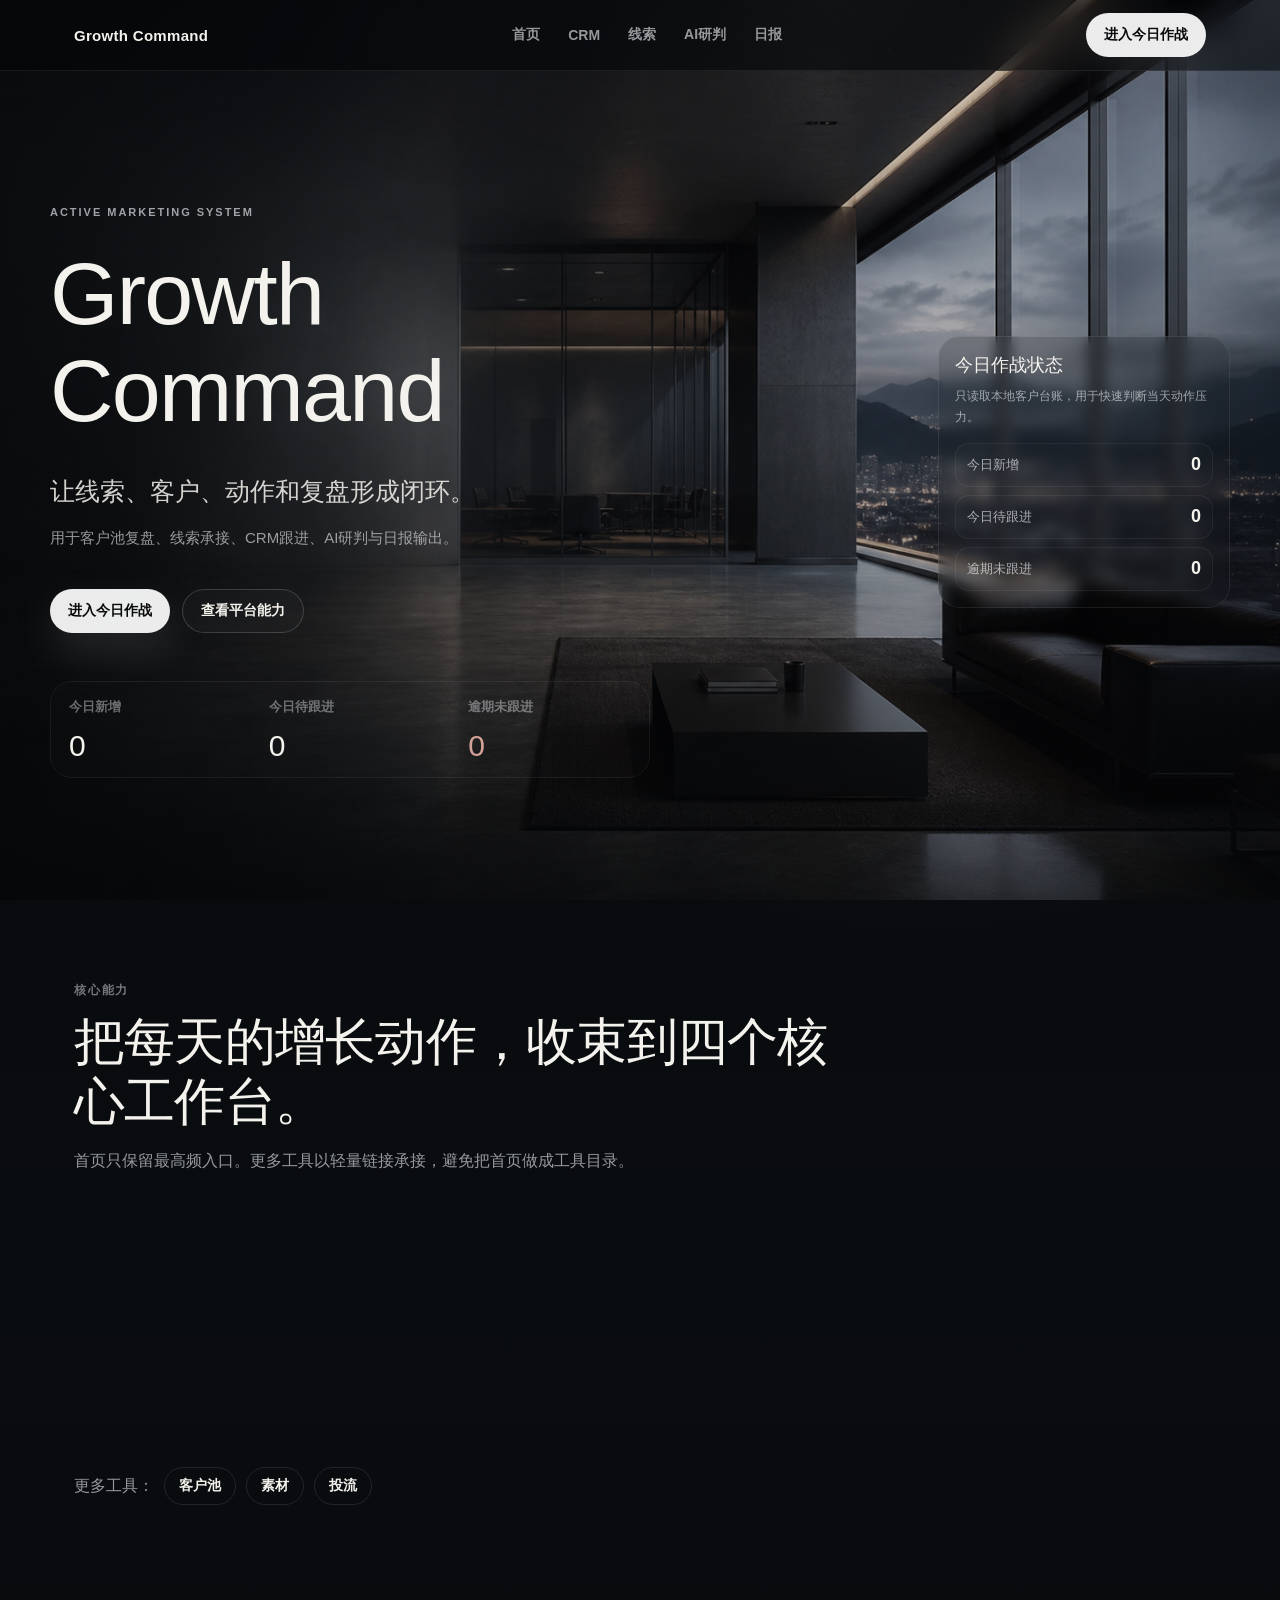
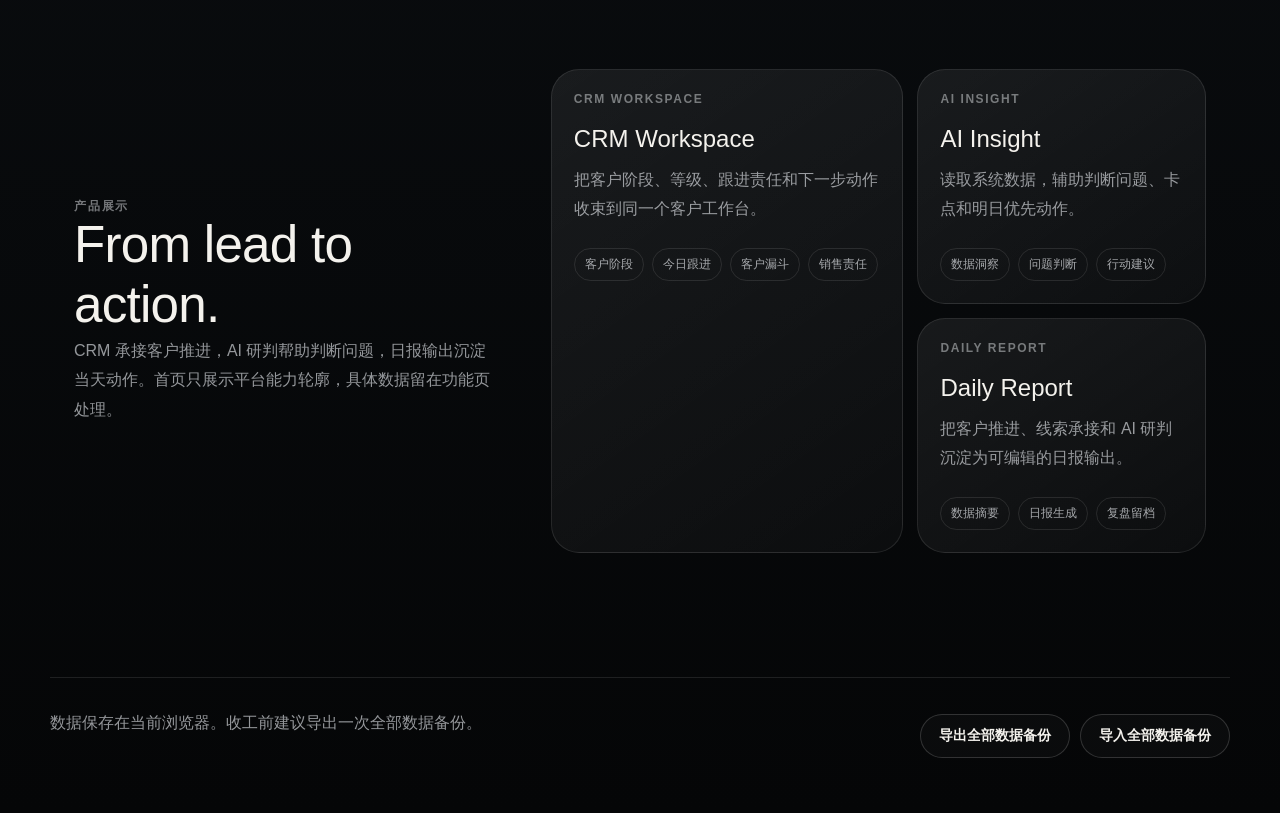
==== commit 49559986: "统一客户统计口径 - 区分客户当前阶段与客户动作次数 - 统一有效客户、死单、新客户、A/B/C统计口径 - 同步 CRM、日报、AI研判、首页统计规则 - 保持 localStorage key 不" ====
--- a/index.html
+++ b/index.html
@@ -1153,14 +1153,16 @@
       const now = new Date();
       const pad = value => String(value).padStart(2, "0");
 
-      return [
-        now.getFullYear(),
-        pad(now.getMonth() + 1),
-        pad(now.getDate())
-      ].join("-") + "-" + [pad(now.getHours()), pad(now.getMinutes())].join("-");
-    }
-
-    function exportAllDataBackup() {
+      return `${now.getFullYear()}${pad(now.getMonth() + 1)}${pad(now.getDate())}-${pad(now.getHours())}${pad(now.getMinutes())}${pad(now.getSeconds())}`;
+    }
+
+    function formatStorageBackupKeyTimestamp() {
+      const now = new Date();
+      const pad = value => String(value).padStart(2, "0");
+      return `${now.getFullYear()}${pad(now.getMonth() + 1)}${pad(now.getDate())}_${pad(now.getHours())}${pad(now.getMinutes())}${pad(now.getSeconds())}`;
+    }
+
+    function collectLocalStorageSnapshot() {
       const storage = {};
 
       for (let index = 0; index < localStorage.length; index += 1) {
@@ -1171,19 +1173,27 @@
         }
       }
 
+      return storage;
+    }
+
+    function exportAllDataBackup() {
+      const storage = collectLocalStorageSnapshot();
+
       const backup = {
         app: "ai-work-tools",
-        version: "backup-v1",
-        backupTime: new Date().toISOString(),
+        version: "full-backup-v2",
+        exportTime: new Date().toISOString(),
         note: "该文件为 ai-work-tools 本机浏览器 localStorage 数据备份。",
-        localStorage: storage
+        localStorageData: storage,
+        localStorage: storage,
+        keys: Object.keys(storage)
       };
       const blob = new Blob([JSON.stringify(backup, null, 2)], { type: "application/json;charset=utf-8" });
       const url = URL.createObjectURL(blob);
       const link = document.createElement("a");
 
       link.href = url;
-      link.download = `ai-work-tools-backup-${formatBackupTimestamp()}.json`;
+      link.download = `ai-work-tools-full-backup-${formatBackupTimestamp()}.json`;
       document.body.appendChild(link);
       link.click();
       link.remove();
@@ -1212,23 +1222,58 @@
       reader.onload = () => {
         try {
           const parsed = JSON.parse(String(reader.result || ""));
-          const storage = parsed && parsed.localStorage;
+          const storage = parsed && (parsed.localStorageData || parsed.localStorage);
 
           if (!storage || typeof storage !== "object" || Array.isArray(storage)) {
             throw new Error("invalid backup");
           }
 
-          const confirmed = confirm("确认导入备份数据吗？导入后将覆盖当前浏览器中的同名数据。建议先导出当前数据备份后再导入。");
+          const incomingKeys = Object.keys(storage);
+          const currentKeys = Object.keys(collectLocalStorageSnapshot());
+          const currentKeySet = new Set(currentKeys);
+          const overwriteKeys = incomingKeys.filter(key => currentKeySet.has(key));
+          const contains = key => incomingKeys.includes(key) ? "是" : "否";
+          const confirmed = confirm([
+            "全量备份导入预览：",
+            `备份文件包含 key：${incomingKeys.length} 个`,
+            `当前本地已有 key：${currentKeys.length} 个`,
+            `即将覆盖 key：${overwriteKeys.length} 个`,
+            `包含 CRM 主数据 decorationStoreCrmCustomers：${contains("decorationStoreCrmCustomers")}`,
+            `包含日报/周报历史 pointReportRecords：${contains("pointReportRecords")}`,
+            `包含AI研判 dailyAnalysisHistory：${contains("dailyAnalysisHistory")}`,
+            `包含客户池 customerReviewRecords/customerReviewDraft：${contains("customerReviewRecords")}/${contains("customerReviewDraft")}`,
+            `包含抖音线索 douyinLeads：${contains("douyinLeads")}`,
+            "",
+            "导入会覆盖同名 localStorage 数据。是否继续？"
+          ].join("\n"));
 
           if (!confirmed) {
             setBackupTip("已取消导入，当前数据未被覆盖。");
             return;
           }
 
+          if (overwriteKeys.length) {
+            const confirmText = prompt("本次全量导入将覆盖现有同名数据。请输入确认词：覆盖导入全部数据");
+            if (confirmText !== "覆盖导入全部数据") {
+              setBackupTip("确认词不一致，已取消导入，当前数据未被覆盖。", true);
+              return;
+            }
+          }
+
+          const backupKey = `fullBackupBeforeImport_${formatStorageBackupKeyTimestamp()}`;
+          const currentSnapshot = {
+            backupTime: new Date().toISOString(),
+            app: "ai-work-tools",
+            source: "index.html",
+            localStorageData: collectLocalStorageSnapshot(),
+            keys: currentKeys
+          };
+          localStorage.setItem(backupKey, JSON.stringify(currentSnapshot));
+
           Object.entries(storage).forEach(([key, value]) => {
             localStorage.setItem(key, String(value));
           });
-          setBackupTip("数据备份已恢复，请刷新页面查看。");
+          setBackupTip(`数据备份已恢复，请刷新页面查看。导入前本地备份：${backupKey}`);
         } catch (error) {
           console.error("备份导入失败", error);
           setBackupTip("导入失败，请检查备份文件格式。", true);
@@ -1257,16 +1302,46 @@
       return [];
     }
 
+    // 首页只展示系统今天的轻量统计；业务日期由功能页选择器负责。
+    function pad2(value) {
+      return String(value).padStart(2, "0");
+    }
+
+    function formatDateKey(value) {
+      if (!value) return "";
+      const date = value instanceof Date ? value : new Date(value);
+      if (Number.isNaN(date.getTime())) {
+        const match = String(value).match(/^(\d{4})[-/](\d{1,2})[-/](\d{1,2})/);
+        return match ? `${match[1]}-${pad2(match[2])}-${pad2(match[3])}` : "";
+      }
+      return `${date.getFullYear()}-${pad2(date.getMonth() + 1)}-${pad2(date.getDate())}`;
+    }
+
+    function getTodayKey() {
+      const date = new Date();
+      return formatDateKey(date);
+    }
+
+    function normalizeDateKey(value) {
+      return formatDateKey(value);
+    }
+
+    function isSameDateKey(a, b) {
+      return normalizeDateKey(a) === normalizeDateKey(b);
+    }
+
+    function isBeforeDateKey(a, b) {
+      const left = normalizeDateKey(a);
+      const right = normalizeDateKey(b);
+      return Boolean(left && right && left < right);
+    }
+
     function getTodayString() {
-      const date = new Date();
-      const pad = value => String(value).padStart(2, "0");
-      return `${date.getFullYear()}-${pad(date.getMonth() + 1)}-${pad(date.getDate())}`;
+      return getTodayKey();
     }
 
     function normalizeDate(value) {
-      if (!value) return "";
-      const match = String(value).match(/\d{4}-\d{2}-\d{2}/);
-      return match ? match[0] : "";
+      return normalizeDateKey(value);
     }
 
     function pick(customer, keys) {
@@ -1282,7 +1357,15 @@
     function isDeadCustomer(customer) {
       const level = String(pick(customer, ["customerLevel", "grade", "level"]) || "");
       const stage = String(pick(customer, ["customerStage", "status", "stage"]) || "");
-      return Boolean(customer && (customer.isDead === true || level.includes("死单") || stage.includes("死单")));
+      return Boolean(customer && (customer.isDead === true || level.includes("死单") || level.includes("无效") || stage.includes("死单") || stage.includes("无效")));
+    }
+
+    function isEffectiveCustomer(customer) {
+      return customer && !isDeadCustomer(customer);
+    }
+
+    function getNewCustomerDate(customer) {
+      return normalizeDate(pick(customer, ["newCustomerDate", "createdDate", "createdAt"]));
     }
 
     function isSignedCustomer(customer) {
@@ -1293,18 +1376,21 @@
     function getFollowState(customer) {
       const next = normalizeDate(pick(customer, ["nextFollowDate", "followDate", "nextFollowTime"]));
       if (!next || isDeadCustomer(customer) || isSignedCustomer(customer)) return "none";
-      const today = getTodayString();
-      if (next < today) return "overdue";
-      if (next === today) return "today";
+      const today = getTodayKey();
+      if (isBeforeDateKey(next, today)) return "overdue";
+      if (isSameDateKey(next, today)) return "today";
       return "future";
     }
 
     function getDashboardStats() {
       const customers = getArrayFromStorage(["decorationStoreCrmCustomers", "customers"]);
-      const today = getTodayString();
+      const today = getTodayKey();
 
       return {
-        todayAdded: customers.filter(customer => normalizeDate(pick(customer, ["newCustomerDate", "createdDate", "createdAt"])) === today).length,
+        total: customers.length,
+        effective: customers.filter(isEffectiveCustomer).length,
+        dead: customers.filter(isDeadCustomer).length,
+        todayAdded: customers.filter(customer => isSameDateKey(getNewCustomerDate(customer), today)).length,
         todayFollow: customers.filter(customer => getFollowState(customer) === "today").length,
         overdue: customers.filter(customer => getFollowState(customer) === "overdue").length
       };
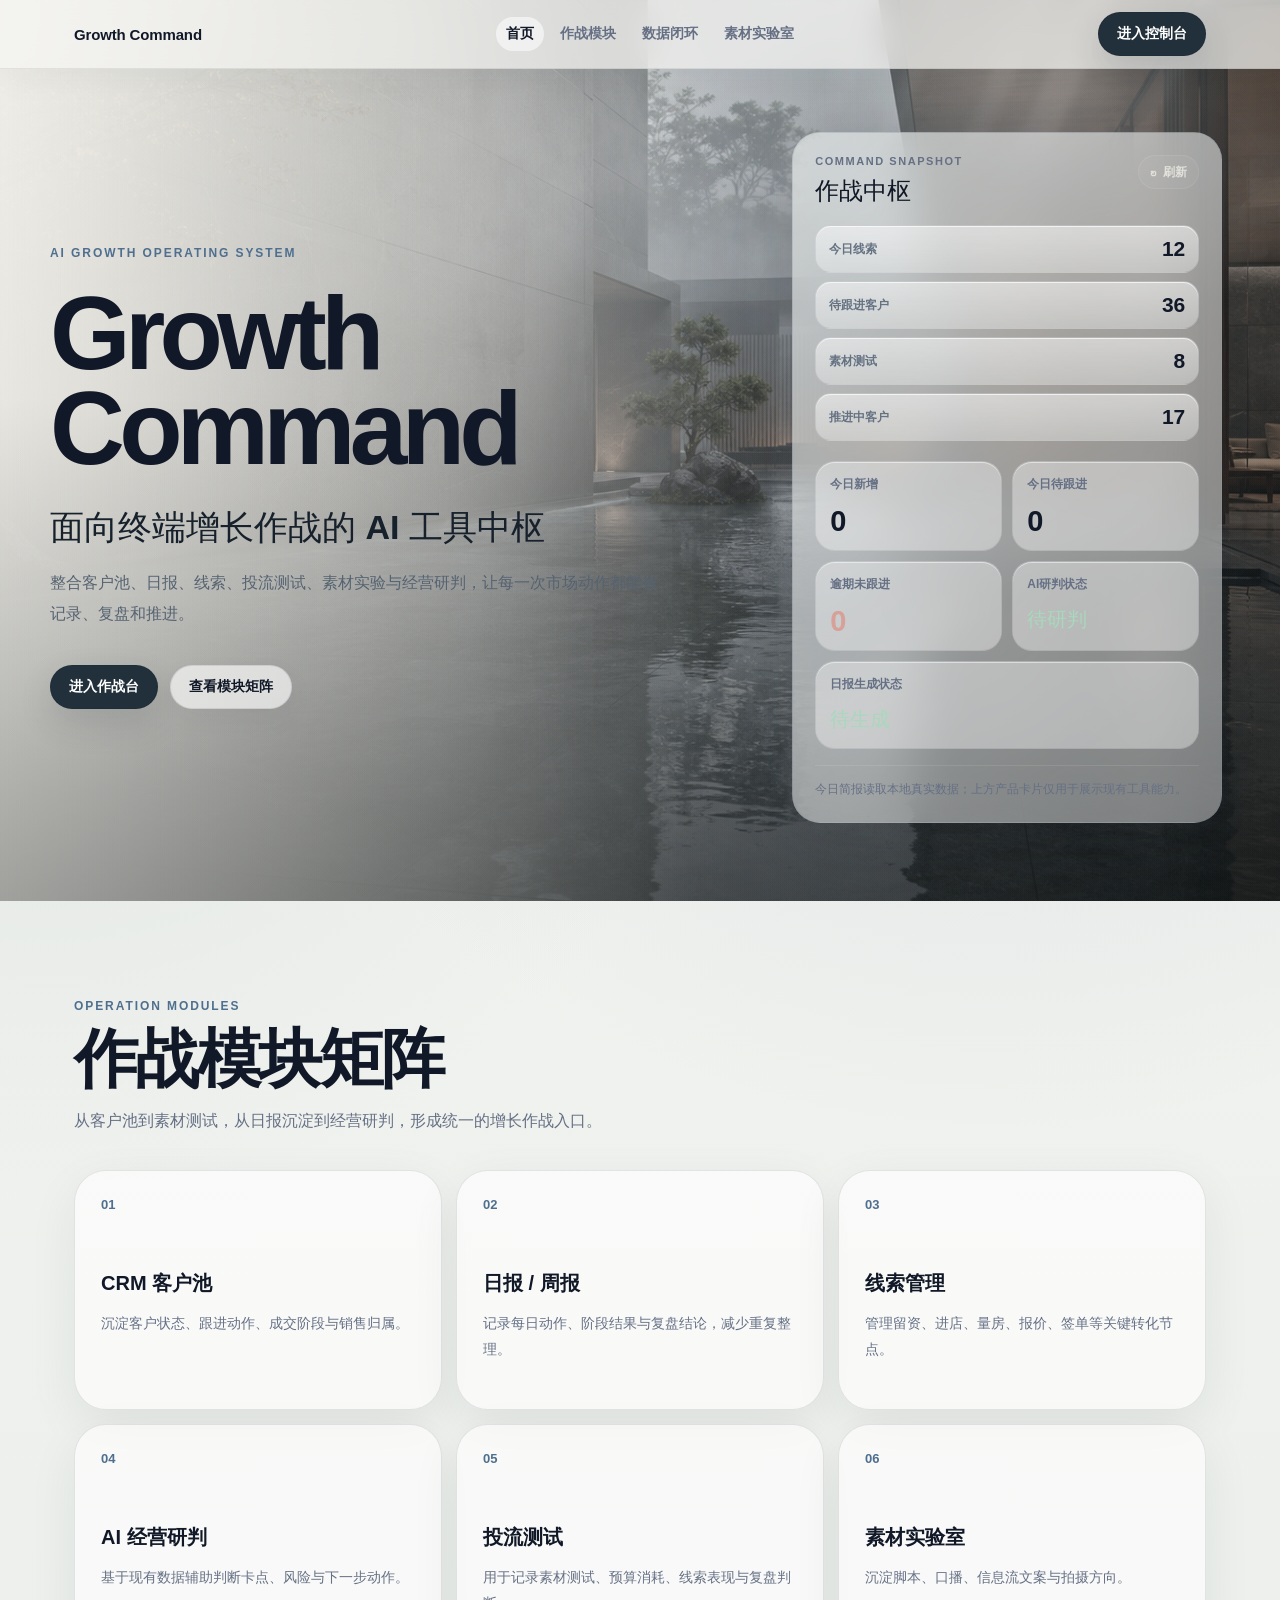
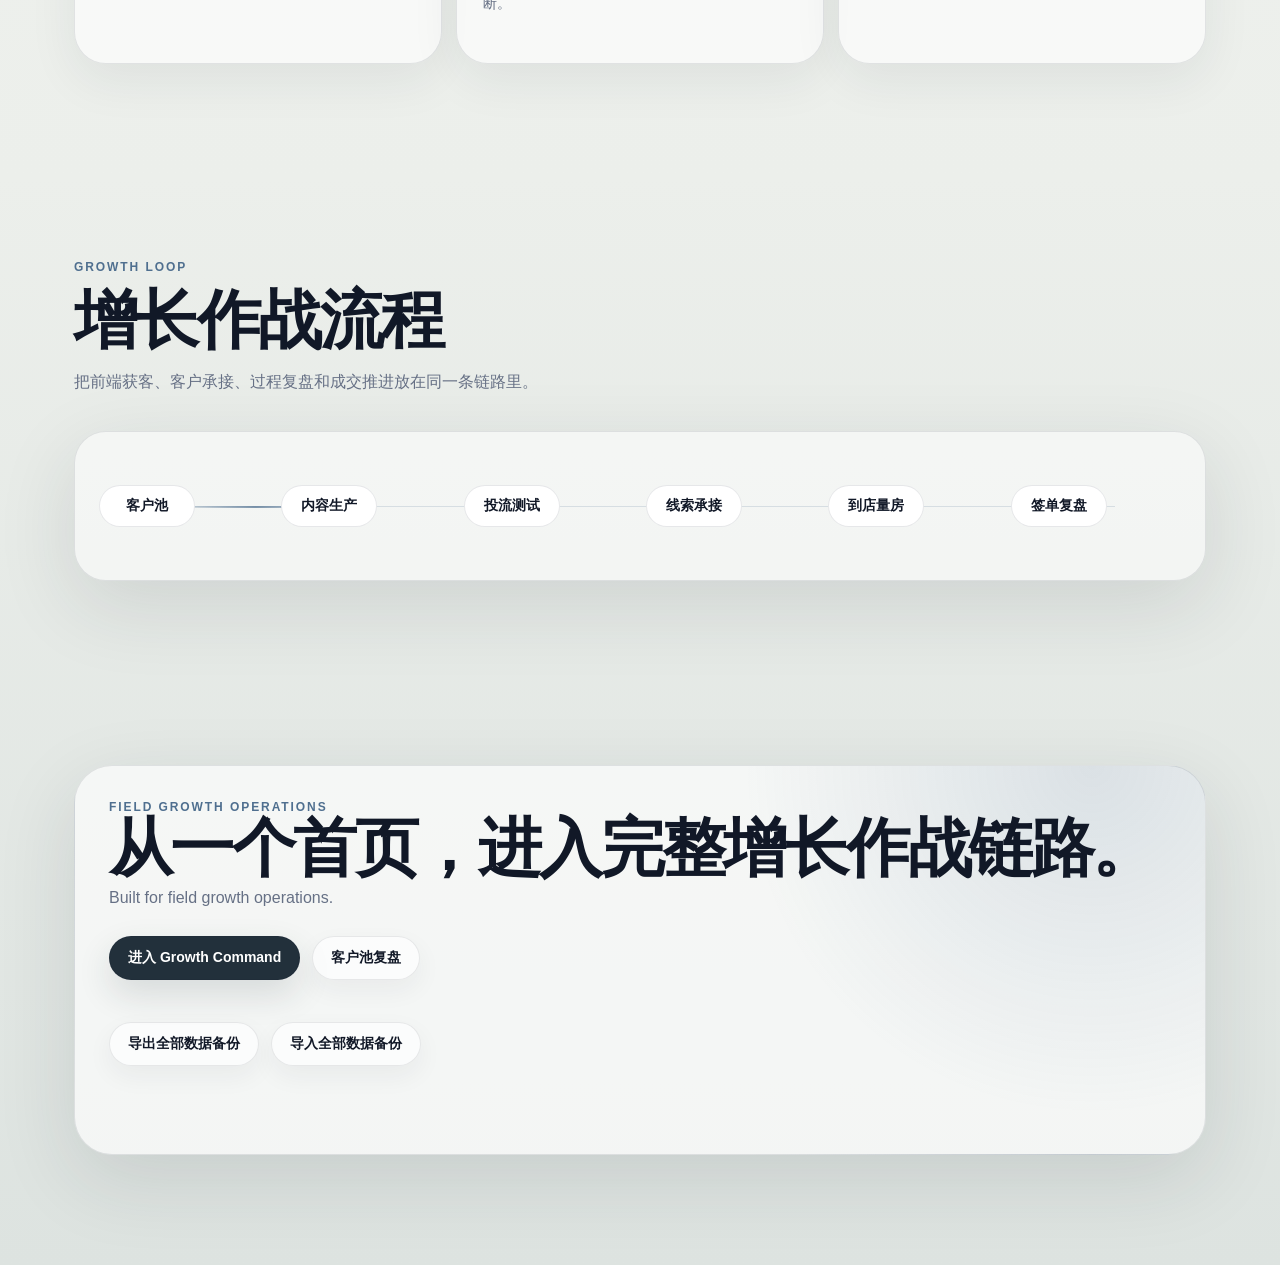
==== commit cd32486b: "新增中卫商场交付版" ====
--- a/index.html
+++ b/index.html
@@ -5,21 +5,28 @@
   <meta name="viewport" content="width=device-width, initial-scale=1.0" />
   <title>Growth Command</title>
   <style>
+    /* design tokens */
     :root {
-      --bg: #050607;
-      --bg-soft: #0a0d10;
-      --panel: rgba(255, 255, 255, 0.045);
-      --panel-strong: rgba(255, 255, 255, 0.075);
-      --line: rgba(255, 255, 255, 0.1);
-      --line-strong: rgba(255, 255, 255, 0.18);
-      --text: #f4f2ed;
-      --muted: rgba(236, 239, 243, 0.62);
-      --faint: rgba(236, 239, 243, 0.42);
-      --button: rgba(255, 255, 255, 0.92);
-      --button-text: #090a0c;
-      --accent: rgba(205, 218, 226, 0.7);
-      --danger: #d2a197;
-      --shadow: 0 32px 90px rgba(0, 0, 0, 0.45);
+      --bg: #0e1111;
+      --bg-deep: #080a0a;
+      --stone: #171a18;
+      --stone-soft: #20231f;
+      --wood: #6b5a47;
+      --wood-muted: rgba(129, 111, 88, 0.42);
+      --text: #f7f5ef;
+      --text-soft: rgba(247, 245, 239, 0.72);
+      --text-muted: rgba(247, 245, 239, 0.56);
+      --line: rgba(247, 245, 239, 0.12);
+      --line-strong: rgba(247, 245, 239, 0.22);
+      --panel: rgba(255, 255, 255, 0.06);
+      --panel-soft: rgba(255, 255, 255, 0.035);
+      --white-button: #f4f1ea;
+      --dark-text: #121514;
+      --good: #a8d8bd;
+      --warn: #d8bfa3;
+      --danger: #d7a098;
+      --shadow: 0 28px 86px rgba(0, 0, 0, 0.34);
+      --ease: cubic-bezier(0.22, 1, 0.36, 1);
     }
 
     * {
@@ -32,8 +39,8 @@
 
     body {
       background:
-        radial-gradient(circle at 72% 10%, rgba(154, 169, 179, 0.13), transparent 30%),
-        linear-gradient(180deg, #050607 0%, #0a0d10 52%, #050607 100%);
+        radial-gradient(circle at 50% -8%, rgba(216, 225, 223, 0.08), transparent 34%),
+        linear-gradient(180deg, var(--bg) 0%, var(--bg-deep) 58%, #090b0b 100%);
       color: var(--text);
       font-family: -apple-system, BlinkMacSystemFont, "PingFang SC", "Microsoft YaHei", sans-serif;
       margin: 0;
@@ -42,11 +49,11 @@
     }
 
     body::before {
-      background-image: radial-gradient(rgba(255, 255, 255, 0.09) 0.7px, transparent 0.7px);
-      background-size: 5px 5px;
+      background-image: radial-gradient(rgba(255, 255, 255, 0.08) 0.7px, transparent 0.7px);
+      background-size: 6px 6px;
       content: "";
       inset: 0;
-      opacity: 0.05;
+      opacity: 0.035;
       pointer-events: none;
       position: fixed;
       z-index: 0;
@@ -66,13 +73,13 @@
       min-height: 44px;
       padding: 10px 18px;
       text-decoration: none;
-      transition: transform 0.18s ease, border-color 0.18s ease, background 0.18s ease, color 0.18s ease, opacity 0.18s ease;
+      transition: transform 260ms var(--ease), border-color 260ms var(--ease), background 260ms var(--ease), color 260ms var(--ease), opacity 260ms var(--ease);
       white-space: nowrap;
     }
 
     a:hover,
     button:hover {
-      transform: translateY(-1px);
+      transform: translateY(-2px);
     }
 
     h1,
@@ -87,34 +94,35 @@
       max-width: 1180px;
       padding: 0 24px;
       position: relative;
-      z-index: 1;
-    }
-
+      z-index: 2;
+    }
+
+    /* nav */
     .top-nav {
       backdrop-filter: blur(18px);
-      background: rgba(5, 6, 7, 0.58);
-      border-bottom: 1px solid rgba(255, 255, 255, 0.07);
+      background: rgba(12, 15, 15, 0.64);
+      border-bottom: 1px solid rgba(247, 245, 239, 0.08);
       left: 0;
       position: fixed;
       right: 0;
       top: 0;
-      z-index: 20;
+      z-index: 30;
     }
 
     .nav-inner {
       align-items: center;
       display: grid;
-      gap: 18px;
+      gap: 14px;
       grid-template-columns: auto minmax(0, 1fr) auto;
       margin: 0 auto;
       max-width: 1180px;
-      padding: 13px 24px;
+      padding: 12px 24px;
     }
 
     .brand {
       color: var(--text);
       font-size: 15px;
-      font-weight: 680;
+      font-weight: 760;
       letter-spacing: 0.02em;
       min-height: auto;
       padding: 0;
@@ -122,7 +130,7 @@
 
     .nav-links {
       display: flex;
-      gap: 8px;
+      gap: 6px;
       justify-content: center;
       min-width: 0;
       overflow-x: auto;
@@ -135,92 +143,239 @@
 
     .nav-links a {
       background: transparent;
-      color: var(--muted);
+      color: var(--text-muted);
       min-height: 34px;
       padding: 7px 10px;
     }
 
-    .nav-links a:hover {
+    .nav-links a:hover,
+    .nav-links a.active {
       color: var(--text);
     }
 
     .btn-primary {
-      background: var(--button);
-      color: var(--button-text);
-      box-shadow: 0 18px 42px rgba(206, 217, 224, 0.13);
+      background: var(--white-button);
+      color: var(--dark-text);
+      box-shadow: 0 18px 46px rgba(255, 255, 255, 0.08);
     }
 
     .btn-primary:hover {
       background: #ffffff;
-      box-shadow: 0 20px 52px rgba(206, 217, 224, 0.18);
+      box-shadow: 0 20px 54px rgba(255, 255, 255, 0.12);
     }
 
     .btn-outline {
-      background: rgba(255, 255, 255, 0.025);
-      border: 1px solid rgba(255, 255, 255, 0.16);
+      background: rgba(255, 255, 255, 0.035);
+      border: 1px solid var(--line);
       color: var(--text);
     }
 
     .btn-outline:hover {
-      background: rgba(255, 255, 255, 0.055);
-      border-color: rgba(255, 255, 255, 0.28);
-    }
-
+      background: rgba(255, 255, 255, 0.07);
+      border-color: var(--line-strong);
+    }
+
+    /* hero */
     .hero {
+      isolation: isolate;
+      min-height: 100vh;
+      overflow: hidden;
+      padding: 112px max(24px, calc((100vw - 1180px) / 2)) 72px;
+      position: relative;
+    }
+
+    .hero-bg {
       background:
-        linear-gradient(90deg, rgba(5, 6, 7, 0.62) 0%, rgba(5, 6, 7, 0.36) 36%, rgba(5, 6, 7, 0.08) 72%, rgba(5, 6, 7, 0.16) 100%),
-        linear-gradient(180deg, rgba(5, 6, 7, 0), rgba(5, 6, 7, 0.36)),
-        url("assets/hero-command-center.png"),
-        radial-gradient(circle at 72% 20%, rgba(184, 198, 207, 0.08), transparent 32%),
-        linear-gradient(135deg, #050607, #101318);
-      background-position: center, center, center right, center, center;
+        linear-gradient(90deg, rgba(8, 10, 10, 0.9) 0%, rgba(12, 15, 15, 0.68) 36%, rgba(12, 15, 15, 0.26) 68%, rgba(12, 15, 15, 0.48) 100%),
+        linear-gradient(180deg, rgba(8, 10, 10, 0.08) 0%, rgba(8, 10, 10, 0.26) 54%, rgba(8, 10, 10, 0.72) 100%),
+        url("assets/hero-water-courtyard.png");
+      background-position: center center;
       background-repeat: no-repeat;
       background-size: cover;
-      min-height: 100vh;
-      padding: 118px max(24px, calc((100vw - 1180px) / 2)) 74px;
-      position: relative;
+      content: "";
+      inset: -1.5%;
+      pointer-events: none;
+      position: absolute;
+      transform: translate3d(var(--hero-x, 0), var(--hero-y, 0), 0) scale(1.018);
+      transition: transform 720ms var(--ease);
+      z-index: -4;
+    }
+
+    .hero-scene-layer {
+      inset: 0;
+      pointer-events: none;
+      position: absolute;
+      transition: opacity 760ms var(--ease), transform 920ms var(--ease);
+      z-index: -2;
+    }
+
+    .water-reflection-layer {
+      background:
+        linear-gradient(96deg, transparent 4%, rgba(238, 242, 235, 0.08) 28%, transparent 50%, rgba(238, 242, 235, 0.06) 68%, transparent 92%),
+        repeating-linear-gradient(176deg, rgba(247, 245, 239, 0.075) 0 1px, transparent 1px 16px),
+        radial-gradient(ellipse at 64% 76%, rgba(239, 242, 236, 0.16), transparent 38%);
+      mask-image: linear-gradient(to bottom, transparent 0 46%, #000 58% 100%);
+      opacity: var(--water-opacity, 0.12);
+      transform: translate3d(var(--water-shift, 0px), 0, 0);
+    }
+
+    .light-hotspot-layer {
+      background:
+        radial-gradient(circle at 71% 31%, rgba(255, 250, 236, 0.22), transparent 13%),
+        radial-gradient(circle at 82% 48%, rgba(255, 247, 228, 0.12), transparent 16%),
+        linear-gradient(90deg, transparent 58%, rgba(255, 247, 228, 0.08), transparent 86%);
+      opacity: var(--light-opacity, 0.08);
+    }
+
+    .material-shadow-layer {
+      background:
+        linear-gradient(104deg, transparent 0 34%, rgba(247, 245, 239, 0.055) 46%, transparent 58% 100%),
+        linear-gradient(88deg, rgba(255, 255, 255, 0.035), transparent 22%, transparent 78%, rgba(255, 255, 255, 0.025));
+      opacity: var(--material-opacity, 0.10);
+      transform: translate3d(var(--material-shift, 0px), 0, 0);
+    }
+
+    /* 第6-3刀：首页 Hero 动效 */
+    .side-rays-layer {
+      background:
+        linear-gradient(90deg,
+          transparent 0 16%,
+          rgba(255, 255, 255, 0.16) 18%,
+          rgba(225, 235, 238, 0.11) 21%,
+          transparent 26%,
+          transparent 35%,
+          rgba(255, 255, 255, 0.20) 38%,
+          rgba(220, 205, 180, 0.10) 41%,
+          transparent 47%,
+          transparent 56%,
+          rgba(225, 235, 238, 0.16) 59%,
+          rgba(255, 255, 255, 0.10) 62%,
+          transparent 68%,
+          transparent 77%,
+          rgba(255, 255, 255, 0.13) 80%,
+          rgba(225, 235, 238, 0.09) 83%,
+          transparent 89%),
+        radial-gradient(ellipse at 88% 8%, rgba(255, 255, 255, 0.16), transparent 36%);
+      filter: blur(10px);
+      inset: -26% -26% -18% -18%;
+      mask-image:
+        linear-gradient(90deg, transparent 0 6%, #000 26% 100%),
+        linear-gradient(180deg, #000 0 72%, transparent 100%);
+      mask-composite: intersect;
+      mix-blend-mode: screen;
+      opacity: var(--side-rays-opacity, 0.30);
+      transform: translate3d(var(--side-rays-shift, 0px), var(--side-rays-lift, 0px), 0) rotate(-23deg) scale(1.04);
+      transform-origin: 100% 0;
+      z-index: 1;
+    }
+
+    .side-rays-layer::before,
+    .side-rays-layer::after {
+      content: "";
+      pointer-events: none;
+      position: absolute;
+    }
+
+    .side-rays-layer::before {
+      background:
+        radial-gradient(circle at 88% 15%, rgba(255, 255, 255, 0.16) 0 1px, transparent 1.8px),
+        radial-gradient(circle at 72% 33%, rgba(225, 235, 238, 0.14) 0 1px, transparent 1.6px),
+        radial-gradient(circle at 58% 22%, rgba(255, 255, 255, 0.12) 0 0.8px, transparent 1.5px),
+        radial-gradient(circle at 42% 46%, rgba(220, 205, 180, 0.10) 0 0.9px, transparent 1.7px),
+        radial-gradient(circle at 28% 30%, rgba(255, 255, 255, 0.11) 0 0.8px, transparent 1.5px);
+      background-size: 180px 150px, 220px 180px, 260px 210px, 210px 190px, 240px 170px;
+      filter: blur(0.2px);
+      inset: 0 0 18% 8%;
+      mask-image: linear-gradient(90deg, transparent 0 20%, #000 44% 100%);
+      opacity: var(--tyndall-dust-opacity, 0.08);
+    }
+
+    .side-rays-layer::after {
+      background:
+        linear-gradient(90deg, transparent 20%, rgba(255, 255, 255, 0.10) 36%, rgba(220, 205, 180, 0.05) 48%, transparent 66%),
+        radial-gradient(ellipse at 58% 78%, rgba(225, 235, 238, 0.08), transparent 42%);
+      filter: blur(18px);
+      inset: 58% 8% 2% 10%;
+      opacity: var(--tyndall-reflection-opacity, 0.07);
+      transform: rotate(4deg);
     }
 
     .hero::before {
-      background: linear-gradient(115deg, rgba(236, 239, 243, 0.025), transparent 38%, rgba(236, 239, 243, 0.018));
+      background:
+        radial-gradient(circle at 66% 28%, rgba(247, 245, 239, 0.08), transparent 24%),
+        radial-gradient(circle at 18% 62%, rgba(67, 75, 71, 0.24), transparent 26%),
+        linear-gradient(135deg, rgba(8, 10, 10, 0.18), rgba(14, 17, 17, 0.08) 46%, rgba(8, 10, 10, 0.32));
       content: "";
       inset: 0;
-      opacity: 0.55;
+      position: absolute;
+      z-index: -3;
+    }
+
+    .hero::after {
+      background:
+        radial-gradient(ellipse at 65% 78%, rgba(222, 226, 219, 0.12), transparent 30%),
+        linear-gradient(180deg, transparent 42%, rgba(10, 13, 13, 0.42) 70%, rgba(5, 7, 7, 0.86) 100%);
+      content: "";
+      inset: 0;
       pointer-events: none;
       position: absolute;
-      z-index: 0;
-    }
-
-    .hero::after {
-      background: linear-gradient(180deg, transparent 0%, rgba(5, 6, 7, 0.42) 100%);
-      bottom: 0;
-      content: "";
-      height: 104px;
-      left: 0;
+      z-index: -1;
+    }
+
+    .water-courtyard {
+      inset: 0;
+      overflow: hidden;
       pointer-events: none;
       position: absolute;
-      right: 0;
+      z-index: -2;
+    }
+
+    .water-courtyard::before {
+      background:
+        linear-gradient(180deg, transparent 0 48%, rgba(215, 222, 217, 0.1) 49%, rgba(12, 15, 15, 0.16) 72%, rgba(7, 9, 9, 0.44) 100%),
+        repeating-linear-gradient(178deg, rgba(247, 245, 239, 0.09) 0 1px, transparent 1px 18px);
+      bottom: -12%;
+      content: "";
+      height: 50%;
+      left: -8%;
+      opacity: 0.42;
+      position: absolute;
+      right: -8%;
+      transform: skewY(-4deg);
+    }
+
+    .water-courtyard::after {
+      background:
+        linear-gradient(90deg, transparent, rgba(247, 245, 239, 0.12), transparent),
+        radial-gradient(ellipse at center, rgba(156, 151, 137, 0.1), transparent 70%);
+      bottom: 18%;
+      content: "";
+      height: 1px;
+      left: 45%;
+      opacity: 0.56;
+      position: absolute;
+      width: 38%;
     }
 
     .hero-grid {
       align-items: end;
       display: grid;
-      gap: 96px;
-      grid-template-columns: minmax(0, 0.98fr) minmax(260px, 0.42fr);
-      min-height: calc(100vh - 192px);
+      gap: 80px;
+      grid-template-columns: minmax(0, 0.92fr) minmax(300px, 0.48fr);
+      min-height: calc(100vh - 184px);
       position: relative;
-      z-index: 1;
+      z-index: 2;
     }
 
     .hero-copy {
-      padding-bottom: 48px;
+      padding-bottom: 36px;
     }
 
     .eyebrow {
-      color: rgba(236, 239, 243, 0.66);
+      color: var(--text-soft);
       display: inline-flex;
       font-size: 11px;
-      font-weight: 700;
+      font-weight: 760;
       letter-spacing: 0.18em;
       margin-bottom: 28px;
     }
@@ -231,81 +386,44 @@
     .hero-note,
     .hero-actions,
     .hero-stats,
-    .hero-panel {
-      animation: heroFadeUp 1.08s cubic-bezier(0.22, 1, 0.36, 1) both;
-    }
-
-    .eyebrow {
-      animation-duration: 1s;
+    .brief-panel {
+      animation: fadeUp 1.05s var(--ease) both;
     }
 
     h1 {
       animation-delay: 0.08s;
       animation-duration: 1.24s;
+      color: var(--text);
+      font-size: clamp(54px, 8vw, 104px);
+      font-weight: 540;
+      letter-spacing: -0.045em;
+      line-height: 0.96;
     }
 
     .hero-subtitle {
-      animation-delay: 0.24s;
-      animation-duration: 1.02s;
+      animation-delay: 0.22s;
+      animation-duration: 1.04s;
+      color: rgba(247, 245, 239, 0.9);
+      font-size: clamp(19px, 2.1vw, 27px);
+      font-weight: 410;
+      line-height: 1.7;
+      margin-top: 30px;
+      max-width: 640px;
     }
 
     .hero-note {
       animation-delay: 0.34s;
-      animation-duration: 1s;
+      animation-duration: 0.96s;
+      color: var(--text-soft);
+      font-size: 15px;
+      line-height: 1.85;
+      margin-top: 12px;
+      max-width: 620px;
     }
 
     .hero-actions {
       animation-delay: 0.42s;
       animation-duration: 0.92s;
-    }
-
-    .hero-stats {
-      animation-delay: 0.5s;
-      animation-duration: 0.98s;
-    }
-
-    .hero-panel {
-      animation-delay: 0.58s;
-      animation-duration: 1.12s;
-    }
-
-    h1 {
-      color: var(--text);
-      font-size: clamp(48px, 7vw, 88px);
-      font-weight: 540;
-      letter-spacing: -0.02em;
-      line-height: 1.1;
-    }
-
-    .hero-keyword {
-      display: inline-block;
-      transition: color 280ms cubic-bezier(0.22, 1, 0.36, 1), transform 280ms cubic-bezier(0.22, 1, 0.36, 1), text-shadow 280ms ease;
-    }
-
-    .hero-keyword:hover {
-      color: #ffffff;
-      text-shadow: 0 10px 32px rgba(236, 239, 243, 0.12);
-      transform: translateY(-1.5px);
-    }
-
-    .hero-subtitle {
-      color: rgba(244, 242, 237, 0.86);
-      font-size: clamp(18px, 2.1vw, 25px);
-      font-weight: 390;
-      line-height: 1.7;
-      margin-top: 30px;
-      max-width: 620px;
-    }
-
-    .hero-note {
-      color: var(--muted);
-      font-size: 15px;
-      line-height: 1.8;
-      margin-top: 12px;
-      max-width: 560px;
-    }
-
-    .hero-actions {
       display: flex;
       flex-wrap: wrap;
       gap: 12px;
@@ -313,527 +431,414 @@
     }
 
     .hero-stats {
-      border: 1px solid rgba(255, 255, 255, 0.07);
-      border-radius: 22px;
+      animation-delay: 0.52s;
+      animation-duration: 0.98s;
       display: grid;
-      gap: 1px;
+      gap: 10px;
       grid-template-columns: repeat(3, minmax(0, 1fr));
-      margin-top: 48px;
-      max-width: 600px;
-      overflow: hidden;
+      margin-top: 50px;
+      max-width: 620px;
+    }
+
+    .hero-stat,
+    .brief-card,
+    .status-card {
+      background: rgba(255, 255, 255, 0.035);
+      border: 1px solid rgba(247, 245, 239, 0.1);
+      border-radius: 20px;
+      transition: transform 260ms var(--ease), background 260ms var(--ease), border-color 260ms var(--ease);
     }
 
     .hero-stat {
-      background: rgba(255, 255, 255, 0.012);
       min-height: 82px;
-      padding: 16px 18px;
-      transition: transform 0.18s ease, background 0.18s ease;
-    }
-
-    .hero-stat:hover {
-      background: rgba(255, 255, 255, 0.04);
+      padding: 15px 16px;
+    }
+
+    .hero-stat:hover,
+    .brief-card:hover,
+    .status-card:hover {
+      background: rgba(255, 255, 255, 0.06);
+      border-color: rgba(247, 245, 239, 0.18);
       transform: translateY(-2px);
     }
 
-    .hero-stat span {
-      color: var(--faint);
+    .hero-stat span,
+    .brief-card span,
+    .status-card span {
+      color: var(--text-muted);
       display: block;
-      font-size: 13px;
-      font-weight: 700;
-    }
-
-    .hero-stat strong {
+      font-size: 12px;
+      font-weight: 720;
+    }
+
+    .hero-stat strong,
+    .brief-card strong {
       color: var(--text);
       display: block;
-      font-size: 30px;
-      font-weight: 520;
+      font-size: 29px;
+      font-weight: 560;
       line-height: 1;
-      margin-top: 15px;
-    }
-
-    .hero-stat.danger strong {
+      margin-top: 14px;
+    }
+
+    .hero-stat.danger strong,
+    .brief-card.danger strong {
       color: var(--danger);
     }
 
-    .hero-panel {
+    /* brief panel */
+    .brief-panel {
+      animation-delay: 0.58s;
+      animation-duration: 1.08s;
       align-self: center;
-      backdrop-filter: blur(7px);
-      background: linear-gradient(145deg, rgba(15, 19, 23, 0.22), rgba(8, 10, 12, 0.12));
-      border: 1px solid rgba(255, 255, 255, 0.08);
-      border-radius: 22px;
-      box-shadow: 0 18px 58px rgba(0, 0, 0, 0.18);
-      justify-self: end;
-      max-width: 292px;
-      padding: 16px;
-    }
-
-    .hero-panel h2 {
-      font-size: 18px;
+      backdrop-filter: blur(10px);
+      background: linear-gradient(145deg, rgba(255, 255, 255, 0.075), rgba(255, 255, 255, 0.032));
+      border: 1px solid rgba(247, 245, 239, 0.14);
+      border-radius: 28px;
+      box-shadow: var(--shadow);
+      max-width: 384px;
+      padding: 20px;
+      transform: translate3d(var(--panel-x, 0), var(--panel-y, 0), 0);
+      transition: transform 620ms var(--ease), border-color 320ms var(--ease), background 320ms var(--ease), box-shadow 320ms var(--ease);
+    }
+
+    .brief-panel:hover {
+      border-color: rgba(247, 245, 239, 0.22);
+      box-shadow: 0 24px 72px rgba(0, 0, 0, 0.54), 0 0 0 1px rgba(247, 245, 239, 0.03);
+      transform: translate3d(var(--panel-x, 0), calc(var(--panel-y, 0) - 3px), 0);
+    }
+
+    /* 第6-3刀：Today's Brief 卡片动效 */
+    .brief-header {
+      align-items: flex-start;
+      display: flex;
+      gap: 16px;
+      justify-content: space-between;
+    }
+
+    .brief-refresh {
+      align-items: center;
+      background: rgba(255, 255, 255, 0.04);
+      border: 1px solid rgba(247, 245, 239, 0.08);
+      border-radius: 999px;
+      color: var(--text-soft);
+      cursor: pointer;
+      display: inline-flex;
+      font-size: 12px;
+      font-weight: 720;
+      gap: 6px;
+      min-height: 34px;
+      padding: 6px 11px;
+      transition: transform 260ms var(--ease), background 260ms var(--ease), border-color 260ms var(--ease), color 260ms var(--ease);
+      white-space: nowrap;
+    }
+
+    .brief-refresh:hover {
+      background: rgba(255, 255, 255, 0.07);
+      border-color: rgba(247, 245, 239, 0.16);
+      color: var(--text);
+      transform: translateY(-1px);
+    }
+
+    .brief-refresh::before {
+      content: "↻";
+      display: inline-block;
+      font-size: 13px;
+      line-height: 1;
+      transition: transform 420ms var(--ease);
+    }
+
+    .brief-refresh.is-spinning::before {
+      transform: rotate(360deg);
+    }
+
+    .panel-kicker {
+      color: var(--text-muted);
+      font-size: 11px;
+      font-weight: 760;
+      letter-spacing: 0.14em;
+      text-transform: uppercase;
+    }
+
+    .brief-panel h2 {
+      font-size: 24px;
       font-weight: 560;
-      line-height: 1.4;
-    }
-
-    .hero-panel p {
-      color: var(--muted);
+      line-height: 1.35;
+      margin-top: 8px;
+    }
+
+    .brief-panel p {
+      color: var(--text-soft);
+      font-size: 13px;
+      line-height: 1.75;
+      margin-top: 8px;
+    }
+
+    .brief-grid {
+      display: grid;
+      gap: 10px;
+      grid-template-columns: repeat(2, minmax(0, 1fr));
+      margin-top: 20px;
+    }
+
+    .brief-card {
+      min-height: 88px;
+      padding: 14px;
+    }
+
+    .brief-card.wide {
+      grid-column: 1 / -1;
+    }
+
+    .brief-card.status strong {
+      color: var(--good);
+      font-size: 20px;
+      line-height: 1.2;
+    }
+
+    .brief-foot {
+      border-top: 1px solid rgba(247, 245, 239, 0.1);
+      color: var(--text-muted);
       font-size: 12px;
-      line-height: 1.7;
-      margin-top: 8px;
-    }
-
-    .panel-lines {
-      display: grid;
-      gap: 8px;
+      line-height: 1.65;
       margin-top: 16px;
-    }
-
-    .panel-line {
-      align-items: center;
-      background: rgba(255, 255, 255, 0.012);
-      border: 1px solid rgba(255, 255, 255, 0.06);
-      border-radius: 14px;
-      display: flex;
-      justify-content: space-between;
-      min-height: 44px;
-      padding: 9px 11px;
-    }
-
-    .panel-line span {
-      color: rgba(236, 239, 243, 0.68);
-      font-size: 13px;
-    }
-
-    .panel-line strong {
-      color: var(--text);
-      font-size: 18px;
-      font-weight: 560;
-    }
-
+      padding-top: 14px;
+    }
+
+    /* base layout */
     .section {
-      padding: 82px 0;
+      padding: 86px 0;
     }
 
     .section-head {
       display: grid;
-      gap: 13px;
-      margin-bottom: 38px;
+      gap: 12px;
+      margin-bottom: 34px;
       max-width: 760px;
     }
 
     .section-kicker {
-      color: rgba(236, 239, 243, 0.48);
+      color: var(--text-muted);
       font-size: 12px;
-      font-weight: 720;
-      letter-spacing: 0.15em;
+      font-weight: 780;
+      letter-spacing: 0.14em;
+      text-transform: uppercase;
     }
 
     .section h2 {
       color: var(--text);
-      font-size: clamp(32px, 4vw, 52px);
-      font-weight: 520;
-      letter-spacing: -0.015em;
-      line-height: 1.18;
+      font-size: clamp(32px, 4vw, 54px);
+      font-weight: 540;
+      letter-spacing: -0.025em;
+      line-height: 1.15;
     }
 
     .section-head p,
-    .preview-copy p,
-    footer p {
-      color: var(--muted);
+    .workflow-copy p,
+    .access-copy p {
+      color: var(--text-soft);
       line-height: 1.85;
     }
 
+    /* capability cards */
     .capability-grid {
       display: grid;
       gap: 14px;
-      grid-template-columns: repeat(4, minmax(0, 1fr));
+      grid-template-columns: repeat(5, minmax(0, 1fr));
     }
 
     .capability-card {
-      background: rgba(255, 255, 255, 0.025);
+      background: rgba(255, 255, 255, 0.035);
       border: 1px solid var(--line);
       border-radius: 26px;
       color: var(--text);
       cursor: pointer;
-      min-height: 230px;
-      padding: 24px;
+      min-height: 238px;
+      padding: 22px;
       position: relative;
-      transition: transform 0.18s ease, border-color 0.18s ease, background 0.18s ease;
-    }
-
-    .capability-card.reveal-item {
-      opacity: 0;
-      transform: translateY(18px);
-      transition: opacity 0.72s ease, transform 0.72s ease, border-color 0.18s ease, background 0.18s ease;
-    }
-
-    .capability-card.reveal-item.is-visible {
-      opacity: 1;
-      transform: translateY(0);
+      transition: opacity 0.78s var(--ease), transform 260ms var(--ease), border-color 260ms var(--ease), background 260ms var(--ease);
     }
 
     .capability-card:hover,
     .capability-card:focus {
-      background: rgba(255, 255, 255, 0.05);
-      border-color: rgba(255, 255, 255, 0.24);
+      background: rgba(255, 255, 255, 0.06);
+      border-color: rgba(247, 245, 239, 0.22);
       outline: none;
-      transform: translateY(-4px);
-    }
-
-    .capability-card span {
-      color: rgba(236, 239, 243, 0.46);
+      transform: translateY(-2px);
+    }
+
+    .capability-index {
+      color: var(--text-muted);
       display: block;
+      font-size: 13px;
+      font-weight: 760;
+      margin-bottom: 46px;
+    }
+
+    .capability-card h3 {
+      font-size: 20px;
+      font-weight: 600;
+      line-height: 1.35;
+    }
+
+    .capability-card h3 small {
+      color: var(--text-muted);
+      display: block;
+      font-size: 12px;
+      font-weight: 700;
+      letter-spacing: 0.08em;
+      margin-top: 6px;
+      text-transform: uppercase;
+    }
+
+    .capability-card p {
+      color: var(--text-soft);
       font-size: 14px;
-      font-weight: 700;
-      margin-bottom: 46px;
-    }
-
-    .capability-card h3 {
-      font-size: 21px;
-      font-weight: 560;
-      line-height: 1.35;
-    }
-
-    .capability-card p {
-      color: var(--muted);
       line-height: 1.7;
-      margin-top: 12px;
-    }
-
-    .more-tools {
+      margin-top: 14px;
+    }
+
+    /* workflow */
+    .workflow-section {
+      display: grid;
+      gap: 42px;
+      grid-template-columns: minmax(0, 0.45fr) minmax(0, 0.55fr);
+    }
+
+    .workflow-line {
+      border: 1px solid var(--line);
+      border-radius: 30px;
+      display: grid;
+      gap: 0;
+      overflow: hidden;
+    }
+
+    .workflow-step {
+      align-items: start;
+      background: rgba(255, 255, 255, 0.03);
+      border-bottom: 1px solid var(--line);
+      display: grid;
+      gap: 18px;
+      grid-template-columns: auto minmax(0, 1fr);
+      padding: 20px;
+      transition: background 260ms var(--ease);
+    }
+
+    .workflow-step:last-child {
+      border-bottom: 0;
+    }
+
+    .workflow-step:hover {
+      background: rgba(255, 255, 255, 0.055);
+    }
+
+    .step-dot {
+      background: rgba(255, 255, 255, 0.08);
+      border: 1px solid rgba(247, 245, 239, 0.18);
+      border-radius: 999px;
+      color: var(--text);
+      display: grid;
+      font-size: 12px;
+      font-weight: 760;
+      height: 36px;
+      place-items: center;
+      width: 36px;
+    }
+
+    .workflow-step h3 {
+      font-size: 17px;
+      font-weight: 600;
+    }
+
+    .workflow-step h3 small {
+      color: var(--text-muted);
+      display: block;
+      font-size: 11px;
+      letter-spacing: 0.08em;
+      margin-top: 5px;
+      text-transform: uppercase;
+    }
+
+    .workflow-step p {
+      color: var(--text-soft);
+      font-size: 14px;
+      line-height: 1.7;
+      margin-top: 8px;
+    }
+
+    /* system section */
+    .system-section {
+      display: grid;
+      gap: 18px;
+      grid-template-columns: minmax(0, 0.86fr) minmax(320px, 0.54fr);
+    }
+
+    .quick-access,
+    .system-status {
+      background: rgba(255, 255, 255, 0.032);
+      border: 1px solid var(--line);
+      border-radius: 30px;
+      padding: 24px;
+    }
+
+    .access-links {
+      display: grid;
+      gap: 10px;
+      grid-template-columns: repeat(3, minmax(0, 1fr));
+      margin-top: 22px;
+    }
+
+    .access-link {
+      background: rgba(255, 255, 255, 0.035);
+      border: 1px solid rgba(247, 245, 239, 0.1);
+      color: var(--text);
+      justify-content: space-between;
+      min-height: 58px;
+      padding: 12px 14px;
+    }
+
+    .access-link::after {
+      content: "→";
+      opacity: 0.58;
+      transition: transform 260ms var(--ease), opacity 260ms var(--ease);
+    }
+
+    .access-link:hover::after {
+      opacity: 1;
+      transform: translateX(3px);
+    }
+
+    .status-grid {
+      display: grid;
+      gap: 10px;
+      margin-top: 20px;
+    }
+
+    .status-card {
       align-items: center;
-      color: var(--muted);
-      display: flex;
-      flex-wrap: wrap;
-      gap: 10px;
-      margin-top: 24px;
-    }
-
-    .more-tools a {
-      background: transparent;
-      border: 1px solid var(--line);
-      color: var(--text);
-      min-height: 38px;
-      padding: 8px 14px;
-    }
-
-    .product-showcase {
-      align-items: center;
-      display: grid;
-      gap: 58px;
-      grid-template-columns: minmax(0, 0.78fr) minmax(360px, 1.22fr);
-    }
-
-    .product-cards {
-      display: grid;
-      gap: 14px;
-      grid-template-columns: 1.1fr 0.9fr;
-    }
-
-    .product-card {
-      background: linear-gradient(145deg, rgba(255, 255, 255, 0.07), rgba(255, 255, 255, 0.028));
-      border: 1px solid var(--line);
-      border-radius: 28px;
-      color: var(--text);
-      cursor: pointer;
-      min-height: 230px;
-      padding: 22px;
-      transition: transform 0.18s ease, border-color 0.18s ease, background 0.18s ease;
-    }
-
-    .product-card:hover,
-    .product-card:focus {
-      background: linear-gradient(145deg, rgba(255, 255, 255, 0.09), rgba(255, 255, 255, 0.04));
-      border-color: rgba(255, 255, 255, 0.2);
-      outline: none;
-      transform: translateY(-4px);
-    }
-
-    .product-card.primary {
-      grid-row: span 2;
-      min-height: 474px;
-    }
-
-    .product-card.reveal-item {
-      opacity: 0;
-      transform: translateY(18px);
-      transition: opacity 0.78s ease, transform 0.78s ease, border-color 0.18s ease, background 0.18s ease;
-    }
-
-    .product-card.reveal-item.is-visible {
-      opacity: 1;
-      transform: translateY(0);
-    }
-
-    .product-card-kicker {
-      color: rgba(236, 239, 243, 0.46);
-      font-size: 12px;
-      font-weight: 720;
-      letter-spacing: 0.13em;
-      margin-bottom: 18px;
-    }
-
-    .product-card h3 {
-      font-size: 24px;
-      font-weight: 540;
-      line-height: 1.25;
-    }
-
-    .product-card p {
-      color: var(--muted);
-      line-height: 1.8;
-      margin-top: 12px;
-    }
-
-    .product-tags {
-      display: flex;
-      flex-wrap: wrap;
-      gap: 8px;
-      margin-top: 24px;
-    }
-
-    .product-tags span {
-      border: 1px solid rgba(255, 255, 255, 0.1);
-      border-radius: 999px;
-      color: rgba(236, 239, 243, 0.68);
-      font-size: 12px;
-      padding: 7px 10px;
-    }
-
-    .showcase-wall {
-      display: grid;
-      gap: 14px;
-      grid-template-columns: 1fr 0.55fr;
-    }
-
-    .showcase-main,
-    .showcase-small {
-      background: linear-gradient(145deg, rgba(255, 255, 255, 0.07), rgba(255, 255, 255, 0.028));
-      border: 1px solid var(--line);
-      border-radius: 28px;
-      overflow: hidden;
-      padding: 18px;
-      position: relative;
-      transition: transform 0.18s ease, border-color 0.18s ease, background 0.18s ease;
-    }
-
-    .showcase-main:hover,
-    .showcase-small:hover {
-      background: linear-gradient(145deg, rgba(255, 255, 255, 0.082), rgba(255, 255, 255, 0.034));
-      border-color: rgba(255, 255, 255, 0.18);
-      transform: translateY(-3px);
-    }
-
-    .showcase-wall.reveal-item {
-      opacity: 0;
-      transform: translateY(18px);
-      transition: opacity 0.78s ease, transform 0.78s ease;
-    }
-
-    .showcase-wall.reveal-item.is-visible {
-      opacity: 1;
-      transform: translateY(0);
-    }
-
-    .showcase-main {
-      min-height: 390px;
-      padding: 0;
-    }
-
-    .showcase-stack {
-      display: grid;
-      gap: 14px;
-    }
-
-    .showcase-small {
-      min-height: 178px;
-    }
-
-    .preview-title {
-      align-items: center;
-      color: rgba(236, 239, 243, 0.74);
-      display: flex;
-      font-size: 13px;
-      font-weight: 700;
-      justify-content: space-between;
-      margin-bottom: 18px;
-    }
-
-    .preview-title::after {
-      background: rgba(236, 239, 243, 0.28);
-      border-radius: 999px;
-      content: "";
-      height: 7px;
-      width: 42px;
-    }
-
-    .workspace-top {
-      align-items: center;
-      border-bottom: 1px solid rgba(255, 255, 255, 0.08);
       display: flex;
       justify-content: space-between;
-      padding: 17px 18px;
-    }
-
-    .workspace-top .preview-title {
-      margin-bottom: 0;
-    }
-
-    .workspace-top .preview-title::after {
-      display: none;
-    }
-
-    .workspace-dots {
-      display: flex;
-      gap: 7px;
-    }
-
-    .workspace-dots span {
-      background: rgba(236, 239, 243, 0.22);
-      border-radius: 999px;
-      height: 7px;
-      width: 7px;
-    }
-
-    .workspace-body {
-      display: grid;
-      gap: 14px;
-      grid-template-columns: 128px minmax(0, 1fr) 168px;
-      padding: 18px;
-    }
-
-    .workspace-sidebar,
-    .workspace-list,
-    .workspace-detail {
-      background: rgba(255, 255, 255, 0.028);
-      border: 1px solid rgba(255, 255, 255, 0.06);
-      border-radius: 18px;
-      min-height: 292px;
-      padding: 14px;
-    }
-
-    .side-pill {
-      background: rgba(236, 239, 243, 0.07);
-      border: 1px solid rgba(255, 255, 255, 0.055);
-      border-radius: 999px;
-      color: rgba(236, 239, 243, 0.62);
-      font-size: 11px;
-      margin-bottom: 10px;
-      padding: 8px 10px;
-    }
-
-    .side-pill.active {
-      background: rgba(236, 239, 243, 0.14);
-      color: rgba(244, 242, 237, 0.86);
-    }
-
-    .crm-row {
-      align-items: center;
-      background: rgba(255, 255, 255, 0.04);
-      border: 1px solid rgba(255, 255, 255, 0.055);
-      border-radius: 16px;
-      display: grid;
-      gap: 12px;
-      grid-template-columns: 1fr 0.58fr 0.42fr;
-      min-height: 46px;
-      padding: 10px;
-    }
-
-    .crm-row + .crm-row {
-      margin-top: 10px;
-    }
-
-    .crm-row span {
-      color: rgba(236, 239, 243, 0.72);
-      font-size: 12px;
-      font-weight: 650;
-    }
-
-    .crm-row strong {
-      border: 1px solid rgba(255, 255, 255, 0.09);
-      border-radius: 999px;
-      color: rgba(236, 239, 243, 0.62);
-      font-size: 11px;
-      font-weight: 650;
-      justify-self: end;
-      padding: 5px 8px;
-    }
-
-    .detail-metric {
-      border-bottom: 1px solid rgba(255, 255, 255, 0.06);
-      padding: 0 0 13px;
-    }
-
-    .detail-metric + .detail-metric {
-      padding-top: 13px;
-    }
-
-    .detail-metric span {
-      color: rgba(236, 239, 243, 0.42);
-      display: block;
-      font-size: 11px;
-      margin-bottom: 7px;
-    }
-
-    .detail-metric strong {
-      color: rgba(244, 242, 237, 0.86);
-      font-size: 22px;
-      font-weight: 520;
-    }
-
-    .chart-bar {
-      display: grid;
-      gap: 10px;
-      margin-top: 8px;
-    }
-
-    .analysis-item {
-      background: rgba(255, 255, 255, 0.04);
-      border: 1px solid rgba(255, 255, 255, 0.06);
-      border-radius: 14px;
-      color: rgba(236, 239, 243, 0.68);
-      font-size: 12px;
-      line-height: 1.55;
-      padding: 9px 10px;
-    }
-
-    .report-line {
-      background: rgba(255, 255, 255, 0.045);
-      border: 1px solid rgba(255, 255, 255, 0.055);
-      border-radius: 14px;
-      color: rgba(236, 239, 243, 0.68);
-      display: block;
-      font-size: 12px;
-      line-height: 1.6;
-      margin-bottom: 12px;
-      padding: 9px 10px;
-    }
-
-    .report-line.short {
-      width: auto;
-    }
-
-    .backup-footer {
-      border-top: 1px solid var(--line);
-      margin-top: 42px;
-      padding: 30px 0 48px;
-    }
-
-    .backup-row {
-      align-items: center;
-      display: flex;
-      gap: 16px;
-      justify-content: space-between;
+      min-height: 54px;
+      padding: 12px 14px;
+    }
+
+    .status-card strong {
+      color: var(--good);
+      font-size: 14px;
+      font-weight: 760;
     }
 
     .backup-actions {
       display: flex;
       flex-wrap: wrap;
       gap: 10px;
+      margin-top: 18px;
     }
 
     .backup-tip {
       color: #c9ead6;
       font-size: 13px;
-      margin-top: 10px;
+      margin-top: 12px;
       min-height: 18px;
     }
 
@@ -841,14 +846,77 @@
       display: none;
     }
 
-    @keyframes heroFadeUp {
+    /* animations */
+    .reveal-item {
+      opacity: 0;
+      transform: translateY(18px);
+    }
+
+    .reveal-item.is-visible {
+      opacity: 1;
+      transform: translateY(0);
+    }
+
+    @keyframes fadeUp {
       from {
         opacity: 0;
-        transform: translateY(16px);
+        transform: translateY(18px);
       }
       to {
         opacity: 1;
         transform: translateY(0);
+      }
+    }
+
+    @keyframes waterDrift {
+      0%,
+      100% {
+        opacity: 0.38;
+        transform: translate3d(-1%, 0, 0) skewY(-4deg);
+      }
+      50% {
+        opacity: 0.48;
+        transform: translate3d(1%, 0, 0) skewY(-4deg);
+      }
+    }
+
+    @keyframes tyndallDustFloat {
+      0%,
+      100% {
+        transform: translate3d(0, 0, 0);
+      }
+      50% {
+        transform: translate3d(10px, -7px, 0);
+      }
+    }
+
+    @keyframes tyndallRayFlow {
+      0%,
+      100% {
+        opacity: var(--side-rays-opacity, 0.30);
+        transform: translate3d(calc(var(--side-rays-shift, 0px) - 2px), calc(var(--side-rays-lift, 0px) - 1px), 0) rotate(-23deg) scale(1.04);
+      }
+      50% {
+        opacity: calc(var(--side-rays-opacity, 0.30) + 0.04);
+        transform: translate3d(calc(var(--side-rays-shift, 0px) + 6px), calc(var(--side-rays-lift, 0px) + 4px), 0) rotate(-23deg) scale(1.045);
+      }
+    }
+
+    @media (hover: hover) and (pointer: fine) {
+      .water-courtyard::before {
+        animation: waterDrift 14s ease-in-out infinite;
+      }
+
+      .water-reflection-layer {
+        animation: waterDrift 18s ease-in-out infinite;
+      }
+
+      .side-rays-layer::before {
+        animation: tyndallDustFloat 18s ease-in-out infinite;
+      }
+
+      .side-rays-layer {
+        animation: tyndallRayFlow 14s ease-in-out infinite;
       }
     }
 
@@ -866,20 +934,25 @@
         transition-duration: 0.01ms !important;
       }
 
-      .capability-card.reveal-item,
-      .showcase-wall.reveal-item,
-      .product-card.reveal-item {
+      .reveal-item {
         opacity: 1;
         transform: none;
       }
-
-      .hero-keyword:hover {
-        text-shadow: none;
-        transform: none;
-      }
-    }
-
-    @media (max-width: 960px) {
+    }
+
+    /* responsive */
+    @media (max-width: 1080px) {
+      .capability-grid {
+        grid-template-columns: repeat(3, minmax(0, 1fr));
+      }
+
+      .workflow-section,
+      .system-section {
+        grid-template-columns: 1fr;
+      }
+    }
+
+    @media (max-width: 920px) {
       .nav-inner {
         grid-template-columns: 1fr auto;
       }
@@ -889,17 +962,9 @@
         justify-content: flex-start;
       }
 
-      .hero-grid,
-      .product-showcase {
-        grid-template-columns: 1fr;
-      }
-
-      .hero {
-        padding-top: 116px;
-      }
-
       .hero-grid {
         gap: 38px;
+        grid-template-columns: 1fr;
         min-height: auto;
       }
 
@@ -907,17 +972,575 @@
         padding-bottom: 0;
       }
 
-      .hero-panel {
-        justify-self: start;
-        max-width: 520px;
-      }
-
-      .capability-grid {
-        grid-template-columns: repeat(2, minmax(0, 1fr));
+      .brief-panel {
+        max-width: 560px;
+      }
+    }
+
+    /* Growth Command 70%-80% 首页成型版 */
+    .gc-home {
+      --gc-bg-main: #f5f6f3;
+      --gc-bg-soft: #ecefeb;
+      --gc-bg-panel: rgba(255, 255, 255, 0.72);
+      --gc-text-main: #111827;
+      --gc-text-muted: #667085;
+      --gc-border: rgba(15, 23, 42, 0.10);
+      --gc-accent: #4f6f8f;
+      --gc-accent-soft: rgba(79, 111, 143, 0.12);
+      --gc-shadow-soft: 0 24px 80px rgba(31, 41, 51, 0.12);
+      --gc-radius-lg: 32px;
+      --gc-radius-md: 18px;
+      background:
+        radial-gradient(circle at 78% 8%, rgba(122, 143, 166, 0.24), transparent 32%),
+        radial-gradient(circle at 4% 18%, rgba(221, 227, 224, 0.9), transparent 26%),
+        linear-gradient(180deg, var(--gc-bg-main), var(--gc-bg-soft) 62%, #dde3e0);
+      color: var(--gc-text-main);
+    }
+
+    .gc-home::before {
+      background-image: radial-gradient(rgba(31, 41, 51, 0.18) 0.6px, transparent 0.6px);
+      opacity: 0.04;
+    }
+
+    .gc-home a,
+    .gc-home button {
+      border-radius: 999px;
+    }
+
+    .gc-nav {
+      background: rgba(245, 246, 243, 0.72);
+      border-bottom: 1px solid rgba(15, 23, 42, 0.08);
+      box-shadow: 0 10px 32px rgba(31, 41, 51, 0.045);
+    }
+
+    .gc-nav.is-scrolled {
+      background: rgba(245, 246, 243, 0.88);
+      box-shadow: 0 16px 44px rgba(31, 41, 51, 0.08);
+    }
+
+    .gc-nav-inner {
+      max-width: 1180px;
+    }
+
+    .gc-brand {
+      color: var(--gc-text-main);
+      letter-spacing: -0.01em;
+    }
+
+    .gc-nav-links a {
+      color: var(--gc-text-muted);
+      font-weight: 650;
+    }
+
+    .gc-nav-links a:hover,
+    .gc-nav-links a.active {
+      background: rgba(255, 255, 255, 0.56);
+      color: var(--gc-text-main);
+    }
+
+    .gc-nav-cta,
+    .gc-home .btn-primary {
+      background: #22303b;
+      color: #fff;
+      border: 1px solid rgba(17, 24, 39, 0.08);
+      box-shadow: 0 14px 34px rgba(31, 41, 51, 0.14);
+    }
+
+    .gc-home .btn-primary:hover {
+      background: #17212a;
+      box-shadow: 0 18px 42px rgba(31, 41, 51, 0.18);
+    }
+
+    .gc-home .btn-outline {
+      background: rgba(255, 255, 255, 0.64);
+      border: 1px solid rgba(15, 23, 42, 0.09);
+      color: var(--gc-text-main);
+      box-shadow: 0 10px 26px rgba(31, 41, 51, 0.055);
+    }
+
+    .gc-home .btn-outline:hover {
+      background: rgba(255, 255, 255, 0.9);
+      border-color: rgba(79, 111, 143, 0.32);
+      box-shadow: 0 14px 34px rgba(31, 41, 51, 0.08);
+    }
+
+    .gc-hero {
+      background:
+        linear-gradient(90deg, rgba(247, 246, 240, 0.78) 0%, rgba(247, 246, 240, 0.42) 34%, rgba(247, 246, 240, 0.08) 58%, rgba(28, 34, 35, 0.12) 100%),
+        linear-gradient(180deg, rgba(248, 247, 242, 0.08) 0%, rgba(248, 247, 242, 0.06) 52%, rgba(25, 30, 31, 0.28) 100%),
+        url("assets/hero-water-courtyard.png");
+      background-position: center 46%;
+      background-size: cover;
+      min-height: 100vh;
+      padding: 132px max(24px, calc((100vw - 1180px) / 2)) 78px;
+    }
+
+    .gc-hero-bg {
+      background:
+        radial-gradient(circle at 84% 10%, rgba(255, 255, 255, 0.24), transparent 19%),
+        radial-gradient(ellipse at 76% 72%, rgba(39, 48, 50, 0.16), transparent 36%),
+        linear-gradient(90deg, rgba(250, 248, 242, 0.64) 0%, rgba(250, 248, 242, 0.28) 30%, rgba(250, 248, 242, 0.04) 55%, rgba(18, 23, 24, 0.18) 100%),
+        linear-gradient(180deg, transparent 0%, rgba(15, 20, 21, 0.22) 100%);
+      inset: 0;
+      pointer-events: none;
+      position: absolute;
+      z-index: 0;
+    }
+
+    .gc-ray-layer {
+      inset: -10% -6% 0 0;
+      mix-blend-mode: screen;
+      overflow: hidden;
+      pointer-events: none;
+      position: absolute;
+      z-index: 1;
+    }
+
+    .gc-ray-layer::before {
+      background:
+        radial-gradient(circle at 74% 20%, rgba(255, 255, 255, 0.10) 0 0.8px, transparent 1.6px),
+        radial-gradient(circle at 62% 34%, rgba(225, 235, 238, 0.08) 0 0.7px, transparent 1.4px),
+        radial-gradient(circle at 84% 48%, rgba(255, 255, 255, 0.08) 0 0.7px, transparent 1.5px);
+      background-size: 190px 160px, 240px 200px, 280px 220px;
+      content: "";
+      inset: 0 0 20% 28%;
+      mask-image: linear-gradient(115deg, transparent 0 28%, #000 42% 74%, transparent 92%);
+      opacity: 0.09;
+      pointer-events: none;
+      position: absolute;
+      animation: gcRayDust 18s ease-in-out infinite;
+    }
+
+    .gc-ray {
+      animation: gcRayStream 16s ease-in-out infinite;
+      background: linear-gradient(180deg, rgba(255, 255, 255, 0.48) 0%, rgba(232, 238, 240, 0.28) 34%, rgba(255, 255, 255, 0.10) 70%, transparent 100%);
+      border-radius: 999px;
+      filter: blur(4.5px);
+      height: 76vh;
+      opacity: var(--ray-opacity, 0.34);
+      position: absolute;
+      right: 7%;
+      top: -13%;
+      transform: rotate(24deg);
+      transform-origin: top center;
+      width: 28px;
+    }
+
+    .gc-ray-1 {
+      --ray-opacity: 0.30;
+      animation-delay: -2s;
+      height: 70vh;
+      right: 3.5%;
+      width: 20px;
+    }
+
+    .gc-ray-2 {
+      --ray-opacity: 0.40;
+      animation-delay: -6s;
+      height: 82vh;
+      right: 10%;
+      top: -15%;
+      width: 32px;
+    }
+
+    .gc-ray-3 {
+      --ray-opacity: 0.28;
+      animation-delay: -10s;
+      height: 74vh;
+      right: 16%;
+      top: -12%;
+      width: 22px;
+    }
+
+    .gc-ray-4 {
+      --ray-opacity: 0.24;
+      animation-delay: -4s;
+      height: 78vh;
+      right: 22%;
+      top: -14%;
+      width: 18px;
+    }
+
+    .gc-ray-5 {
+      --ray-opacity: 0.22;
+      animation-delay: -12s;
+      height: 64vh;
+      right: 28%;
+      top: -11%;
+      width: 24px;
+    }
+
+    .gc-home .side-rays-layer {
+      display: none;
+    }
+
+    .gc-hero::before {
+      background:
+        radial-gradient(circle at 78% 8%, rgba(255, 255, 255, 0.18), transparent 18%),
+        linear-gradient(90deg, rgba(248, 247, 241, 0.42) 0%, rgba(248, 247, 241, 0.18) 34%, transparent 58%),
+        linear-gradient(180deg, transparent 0 66%, rgba(19, 24, 25, 0.20) 100%);
+      z-index: 0;
+    }
+
+    .gc-hero::after {
+      background:
+        radial-gradient(ellipse at 72% 78%, rgba(32, 39, 40, 0.16), transparent 30%),
+        linear-gradient(180deg, transparent 44%, rgba(13, 18, 19, 0.28) 100%);
+      z-index: 0;
+    }
+
+    .gc-hero-grid {
+      align-items: center;
+      display: grid;
+      gap: 72px;
+      grid-template-columns: minmax(0, 0.98fr) minmax(360px, 0.64fr);
+      min-height: calc(100vh - 210px);
+      position: relative;
+      z-index: 2;
+    }
+
+    .gc-hero-copy {
+      animation: fadeUp 1.1s var(--ease) both;
+      max-width: 720px;
+    }
+
+    .gc-eyebrow,
+    .section-kicker {
+      color: var(--gc-accent);
+      font-size: 12px;
+      font-weight: 780;
+      letter-spacing: 0.16em;
+      text-transform: uppercase;
+    }
+
+    .gc-hero h1 {
+      color: var(--gc-text-main);
+      font-size: clamp(52px, 8.1vw, 106px);
+      font-weight: 570;
+      letter-spacing: -0.055em;
+      line-height: 0.91;
+      margin-top: 26px;
+    }
+
+    .gc-hero-subtitle {
+      color: #17212b;
+      font-size: clamp(24px, 3vw, 34px);
+      font-weight: 590;
+      line-height: 1.45;
+      margin-top: 28px;
+    }
+
+    .gc-hero-note {
+      color: #566371;
+      font-size: 16px;
+      line-height: 1.9;
+      margin-top: 16px;
+      max-width: 620px;
+    }
+
+    .gc-hero-actions {
+      display: flex;
+      flex-wrap: wrap;
+      gap: 12px;
+      margin-top: 36px;
+    }
+
+    .gc-hero-panel {
+      animation: fadeUp 1.1s var(--ease) 0.16s both;
+      backdrop-filter: blur(24px) saturate(115%);
+      background: linear-gradient(145deg, rgba(239, 243, 242, 0.62), rgba(255, 255, 255, 0.42));
+      border: 1px solid rgba(79, 111, 143, 0.13);
+      box-shadow: 0 20px 58px rgba(31, 41, 51, 0.10);
+      color: var(--gc-text-main);
+      max-width: 430px;
+      padding: 22px;
+    }
+
+    .gc-panel-head {
+      align-items: flex-start;
+      display: flex;
+      justify-content: space-between;
+      gap: 16px;
+    }
+
+    .gc-hero-panel .panel-kicker,
+    .gc-hero-panel p,
+    .brief-foot,
+    .brief-card span {
+      color: var(--gc-text-muted);
+    }
+
+    .gc-hero-panel h2,
+    .brief-card strong {
+      color: var(--gc-text-main);
+    }
+
+    .gc-panel-stack {
+      display: grid;
+      gap: 8px;
+      margin: 18px 0;
+    }
+
+    .gc-product-row {
+      align-items: center;
+      background: linear-gradient(180deg, rgba(255, 255, 255, 0.52), rgba(245, 247, 246, 0.38));
+      border: 1px solid rgba(15, 23, 42, 0.075);
+      border-radius: 16px;
+      box-shadow: inset 0 1px 0 rgba(255, 255, 255, 0.68);
+      display: flex;
+      justify-content: space-between;
+      min-height: 48px;
+      padding: 10px 13px;
+    }
+
+    .gc-product-row span {
+      color: #657282;
+      font-size: 12px;
+      font-weight: 700;
+    }
+
+    .gc-product-row strong {
+      color: var(--gc-text-main);
+      font-size: 21px;
+      font-weight: 680;
+    }
+
+    .gc-brief-grid .brief-card {
+      background: rgba(255, 255, 255, 0.38);
+      border-color: rgba(15, 23, 42, 0.07);
+      box-shadow: inset 0 1px 0 rgba(255, 255, 255, 0.48);
+    }
+
+    .gc-shell {
+      max-width: 1180px;
+    }
+
+    .gc-section {
+      padding: 98px 0;
+    }
+
+    .gc-section-head {
+      max-width: 760px;
+    }
+
+    .gc-section h2,
+    .gc-cta h2 {
+      color: var(--gc-text-main);
+      font-size: clamp(36px, 5vw, 64px);
+      font-weight: 600;
+      letter-spacing: -0.04em;
+      line-height: 1.08;
+    }
+
+    .gc-section p,
+    .gc-cta p {
+      color: var(--gc-text-muted);
+      line-height: 1.85;
+    }
+
+    .gc-module-grid {
+      grid-template-columns: repeat(3, minmax(0, 1fr));
+    }
+
+    .gc-card {
+      background: rgba(255, 255, 255, 0.62);
+      border: 1px solid var(--gc-border);
+      border-radius: var(--gc-radius-lg);
+      box-shadow: 0 16px 50px rgba(31, 41, 51, 0.07);
+      color: var(--gc-text-main);
+      min-height: 240px;
+      padding: 26px;
+    }
+
+    .gc-card:hover,
+    .gc-card:focus {
+      background: rgba(255, 255, 255, 0.82);
+      border-color: rgba(79, 111, 143, 0.28);
+      box-shadow: 0 22px 64px rgba(31, 41, 51, 0.11);
+      transform: translateY(-4px);
+    }
+
+    .gc-card .capability-index {
+      color: var(--gc-accent);
+      margin-bottom: 58px;
+    }
+
+    .gc-card h3 {
+      color: var(--gc-text-main);
+    }
+
+    .gc-card p {
+      color: var(--gc-text-muted);
+    }
+
+    .gc-flow-line {
+      align-items: center;
+      background: rgba(255, 255, 255, 0.52);
+      border: 1px solid var(--gc-border);
+      border-radius: var(--gc-radius-lg);
+      box-shadow: var(--gc-shadow-soft);
+      display: grid;
+      gap: 12px;
+      grid-template-columns: repeat(6, minmax(0, 1fr));
+      min-height: 150px;
+      overflow: hidden;
+      padding: 24px;
+      position: relative;
+    }
+
+    .gc-flow-line::before {
+      background: rgba(79, 111, 143, 0.18);
+      content: "";
+      height: 1px;
+      left: 8%;
+      position: absolute;
+      right: 8%;
+      top: 50%;
+    }
+
+    .gc-beam {
+      background: linear-gradient(90deg, transparent, rgba(79, 111, 143, 0.72), transparent);
+      height: 2px;
+      left: 8%;
+      position: absolute;
+      top: 50%;
+      width: 16%;
+      animation: gcFlowBeam 9s ease-in-out infinite;
+    }
+
+    .gc-flow-step {
+      position: relative;
+      z-index: 1;
+    }
+
+    .gc-flow-step span {
+      background: #fff;
+      border: 1px solid var(--gc-border);
+      border-radius: 999px;
+      color: var(--gc-text-main);
+      display: inline-flex;
+      font-size: 14px;
+      font-weight: 720;
+      justify-content: center;
+      min-width: 96px;
+      padding: 11px 14px;
+    }
+
+    .gc-cta-section {
+      padding-bottom: 110px;
+    }
+
+    .gc-cta {
+      background:
+        radial-gradient(circle at 90% 0, rgba(79, 111, 143, 0.16), transparent 32%),
+        rgba(255, 255, 255, 0.64);
+      border: 1px solid var(--gc-border);
+      border-radius: 38px;
+      box-shadow: var(--gc-shadow-soft);
+      display: grid;
+      gap: 24px;
+      padding: 34px;
+    }
+
+    .gc-cta-actions,
+    .gc-backup-actions {
+      display: flex;
+      flex-wrap: wrap;
+      gap: 12px;
+    }
+
+    @keyframes gcTyndallFlow {
+      0%,
+      100% {
+        opacity: 0.46;
+        transform: translate3d(-2px, -1px, 0) rotate(-24deg);
+      }
+      50% {
+        opacity: 0.64;
+        transform: translate3d(8px, 5px, 0) rotate(-24deg);
+      }
+    }
+
+    @keyframes gcRayDust {
+      0%,
+      100% {
+        opacity: 0.06;
+        transform: translate3d(-3px, -2px, 0);
+      }
+      50% {
+        opacity: 0.10;
+        transform: translate3d(6px, 4px, 0);
+      }
+    }
+
+    @keyframes gcRayStream {
+      0%,
+      100% {
+        opacity: var(--ray-opacity, 0.30);
+        transform: translate3d(-3px, -5px, 0) rotate(24deg);
+      }
+      50% {
+        opacity: calc(var(--ray-opacity, 0.30) + 0.08);
+        transform: translate3d(8px, 7px, 0) rotate(24deg);
+      }
+    }
+
+    @keyframes gcFlowBeam {
+      0% {
+        transform: translateX(-22%);
+      }
+      50% {
+        transform: translateX(450%);
+      }
+      100% {
+        transform: translateX(-22%);
+      }
+    }
+
+    @media (prefers-reduced-motion: reduce) {
+      .gc-ray-layer::before,
+      .gc-ray,
+      .gc-beam {
+        animation: none !important;
+      }
+    }
+
+    @media (max-width: 920px) {
+      .gc-hero-grid,
+      .gc-module-grid {
+        grid-template-columns: 1fr;
+      }
+
+      .gc-hero-panel {
+        max-width: none;
+      }
+
+      .gc-flow-line {
+        align-items: stretch;
+        grid-template-columns: 1fr;
+      }
+
+      .gc-flow-line::before {
+        bottom: 24px;
+        height: auto;
+        left: 42px;
+        right: auto;
+        top: 24px;
+        width: 1px;
+      }
+
+      .gc-beam {
+        display: none;
       }
     }
 
     @media (max-width: 640px) {
+      .side-rays-layer,
+      .side-rays-layer::before,
+      .gc-hero-ray {
+        animation: none;
+      }
+
       .shell,
       .nav-inner {
         padding-left: 16px;
@@ -937,17 +1560,16 @@
         padding: 8px 12px;
       }
 
+      .hero {
+        padding: 112px 16px 56px;
+      }
+
       h1 {
-        font-size: clamp(42px, 15vw, 58px);
-      }
-
-      .hero {
-        background-position: center, center, 60% center, center, center;
-        padding-bottom: 54px;
+        font-size: clamp(44px, 14vw, 58px);
       }
 
       .hero-actions,
-      .backup-row {
+      .backup-actions {
         align-items: stretch;
         flex-direction: column;
       }
@@ -959,183 +1581,186 @@
       }
 
       .hero-stats,
+      .brief-grid,
       .capability-grid,
-      .showcase-wall,
-      .product-cards {
+      .access-links {
         grid-template-columns: 1fr;
       }
 
-      .product-card.primary {
-        grid-row: auto;
-        min-height: 260px;
-      }
-
       .section {
-        padding: 58px 0;
+        padding: 62px 0;
       }
 
       .capability-card {
-        min-height: 188px;
-      }
-
-      .showcase-main,
-      .showcase-small {
-        min-height: auto;
-      }
-
-      .workspace-body {
-        grid-template-columns: 1fr;
-      }
-
-      .workspace-sidebar,
-      .workspace-list,
-      .workspace-detail {
-        min-height: auto;
+        min-height: 190px;
+      }
+
+      .quick-access,
+      .system-status,
+      .brief-panel {
+        border-radius: 24px;
       }
     }
   </style>
 </head>
 
-<body>
-  <nav class="top-nav" aria-label="主导航">
-    <div class="nav-inner">
-      <a class="brand" href="index.html">Growth Command</a>
-      <div class="nav-links">
-        <a href="index.html">首页</a>
-        <a href="crm.html">CRM</a>
-        <a href="douyin-leads.html">线索</a>
-        <a href="city-analysis.html">AI研判</a>
-        <a href="report.html">日报</a>
+<body class="gc-home">
+  <nav class="top-nav gc-nav" aria-label="主导航">
+    <div class="nav-inner gc-nav-inner">
+      <a class="brand gc-brand" href="index.html">Growth Command</a>
+      <div class="nav-links gc-nav-links">
+        <a class="active" href="index.html">首页</a>
+        <a href="#modules">作战模块</a>
+        <a href="#workflow">数据闭环</a>
+        <a href="material-lab.html">素材实验室</a>
       </div>
-      <a class="btn-primary" href="city-analysis.html">进入今日作战</a>
+      <a class="btn-primary gc-nav-cta" href="city-analysis.html">进入控制台</a>
     </div>
   </nav>
 
-  <header class="hero">
-    <div class="hero-grid">
-      <section class="hero-copy">
-        <div class="eyebrow">ACTIVE MARKETING SYSTEM</div>
-        <h1><span class="hero-keyword">Growth</span><br /><span class="hero-keyword">Command</span></h1>
-        <p class="hero-subtitle">让线索、客户、动作和复盘形成闭环。</p>
-        <p class="hero-note">用于客户池复盘、线索承接、CRM跟进、AI研判与日报输出。</p>
-        <div class="hero-actions">
-          <a class="btn-primary" href="city-analysis.html">进入今日作战</a>
-          <button class="btn-outline" type="button" data-scroll-target="capabilities">查看平台能力</button>
-        </div>
-        <div class="hero-stats" id="heroStats">
-          <article class="hero-stat"><span>今日新增</span><strong>0</strong></article>
-          <article class="hero-stat"><span>今日待跟进</span><strong>0</strong></article>
-          <article class="hero-stat danger"><span>逾期未跟进</span><strong>0</strong></article>
+  <header class="hero gc-hero" id="hero">
+    <div class="gc-hero-bg" aria-hidden="true"></div>
+    <div class="gc-ray-layer" aria-hidden="true">
+      <span class="gc-ray gc-ray-1"></span>
+      <span class="gc-ray gc-ray-2"></span>
+      <span class="gc-ray gc-ray-3"></span>
+      <span class="gc-ray gc-ray-4"></span>
+      <span class="gc-ray gc-ray-5"></span>
+    </div>
+    <div class="hero-scene-layer side-rays-layer" aria-hidden="true"></div>
+
+    <div class="gc-hero-grid">
+      <section class="gc-hero-copy">
+        <div class="gc-eyebrow">AI Growth Operating System</div>
+        <h1>Growth Command</h1>
+        <p class="gc-hero-subtitle">面向终端增长作战的 AI 工具中枢</p>
+        <p class="gc-hero-note">整合客户池、日报、线索、投流测试、素材实验与经营研判，让每一次市场动作都能被记录、复盘和推进。</p>
+        <div class="gc-hero-actions">
+          <a class="btn-primary" href="city-analysis.html">进入作战台</a>
+          <button class="btn-outline" type="button" data-scroll-target="modules">查看模块矩阵</button>
         </div>
       </section>
 
-      <aside class="hero-panel" aria-label="今日作战状态">
-        <h2>今日作战状态</h2>
-        <p>只读取本地客户台账，用于快速判断当天动作压力。</p>
-        <div class="panel-lines" id="heroPanelStats">
-          <div class="panel-line"><span>今日新增</span><strong>0</strong></div>
-          <div class="panel-line"><span>今日待跟进</span><strong>0</strong></div>
-          <div class="panel-line"><span>逾期未跟进</span><strong>0</strong></div>
+      <aside class="brief-panel gc-hero-panel" aria-label="Growth Command 产品概览">
+        <div class="gc-panel-head">
+          <div>
+            <div class="panel-kicker">Command Snapshot</div>
+            <h2>作战中枢</h2>
+          </div>
+          <button class="brief-refresh" id="briefRefresh" type="button" aria-label="刷新今日简报">刷新</button>
         </div>
+
+        <div class="gc-panel-stack">
+          <div class="gc-product-row">
+            <span>今日线索</span>
+            <strong>12</strong>
+          </div>
+          <div class="gc-product-row">
+            <span>待跟进客户</span>
+            <strong>36</strong>
+          </div>
+          <div class="gc-product-row">
+            <span>素材测试</span>
+            <strong>8</strong>
+          </div>
+          <div class="gc-product-row">
+            <span>推进中客户</span>
+            <strong>17</strong>
+          </div>
+        </div>
+
+        <div class="brief-grid gc-brief-grid" id="briefGrid">
+          <article class="brief-card"><span>今日新增</span><strong>0</strong></article>
+          <article class="brief-card"><span>今日待跟进</span><strong>0</strong></article>
+          <article class="brief-card danger"><span>逾期未跟进</span><strong>0</strong></article>
+          <article class="brief-card status"><span>AI研判状态</span><strong>待读取</strong></article>
+          <article class="brief-card status wide"><span>日报生成状态</span><strong>待生成</strong></article>
+        </div>
+        <div class="brief-foot">今日简报读取本地真实数据；上方产品卡片仅用于展示现有工具能力。</div>
       </aside>
     </div>
   </header>
 
-  <main class="shell">
-    <section class="section" id="capabilities">
-      <div class="section-head">
-        <div class="section-kicker">核心能力</div>
-        <h2>把每天的增长动作，收束到四个核心工作台。</h2>
-        <p>首页只保留最高频入口。更多工具以轻量链接承接，避免把首页做成工具目录。</p>
+  <main class="shell gc-shell">
+    <section class="section gc-section" id="modules">
+      <div class="section-head gc-section-head reveal-item">
+        <div class="section-kicker">Operation Modules</div>
+        <h2>作战模块矩阵</h2>
+        <p>从客户池到素材测试，从日报沉淀到经营研判，形成统一的增长作战入口。</p>
       </div>
 
-      <div class="capability-grid">
-        <article class="capability-card reveal-item" data-href="crm.html" role="link" tabindex="0">
-          <span>01</span>
-          <h3>CRM</h3>
-          <p>客户跟进、阶段推进、漏斗管理</p>
+      <div class="capability-grid gc-module-grid">
+        <article class="capability-card gc-card reveal-item" data-href="crm.html" role="link" tabindex="0">
+          <span class="capability-index">01</span>
+          <h3>CRM 客户池</h3>
+          <p>沉淀客户状态、跟进动作、成交阶段与销售归属。</p>
         </article>
-        <article class="capability-card reveal-item" data-href="douyin-leads.html" role="link" tabindex="0">
-          <span>02</span>
-          <h3>Leads</h3>
-          <p>线索承接、有效判定、转CRM</p>
+        <article class="capability-card gc-card reveal-item" data-href="report.html" role="link" tabindex="0">
+          <span class="capability-index">02</span>
+          <h3>日报 / 周报</h3>
+          <p>记录每日动作、阶段结果与复盘结论，减少重复整理。</p>
         </article>
-        <article class="capability-card reveal-item" data-href="city-analysis.html" role="link" tabindex="0">
-          <span>03</span>
-          <h3>AI Insight</h3>
-          <p>数据洞察、问题判断、明日动作</p>
+        <article class="capability-card gc-card reveal-item" data-href="douyin-leads.html" role="link" tabindex="0">
+          <span class="capability-index">03</span>
+          <h3>线索管理</h3>
+          <p>管理留资、进店、量房、报价、签单等关键转化节点。</p>
         </article>
-        <article class="capability-card reveal-item" data-href="report.html" role="link" tabindex="0">
-          <span>04</span>
-          <h3>Report</h3>
-          <p>数据摘要、AI研判、日报生成</p>
+        <article class="capability-card gc-card reveal-item" data-href="city-analysis.html" role="link" tabindex="0">
+          <span class="capability-index">04</span>
+          <h3>AI 经营研判</h3>
+          <p>基于现有数据辅助判断卡点、风险与下一步动作。</p>
         </article>
-      </div>
-
-      <div class="more-tools">
-        <span>更多工具：</span>
-        <a href="customer-review.html">客户池</a>
-        <a href="material-lab.html">素材</a>
-        <a href="ad-test.html">投流</a>
-      </div>
-    </section>
-
-    <section class="section product-showcase">
-      <div class="preview-copy">
-        <div class="section-kicker">产品展示</div>
-        <h2>From lead to action.</h2>
-        <p>CRM 承接客户推进，AI 研判帮助判断问题，日报输出沉淀当天动作。首页只展示平台能力轮廓，具体数据留在功能页处理。</p>
-      </div>
-
-      <div class="product-cards" aria-label="平台能力预览">
-        <article class="product-card primary reveal-item" data-href="crm.html" role="link" tabindex="0">
-          <div class="product-card-kicker">CRM WORKSPACE</div>
-          <h3>CRM Workspace</h3>
-          <p>把客户阶段、等级、跟进责任和下一步动作收束到同一个客户工作台。</p>
-          <div class="product-tags">
-            <span>客户阶段</span>
-            <span>今日跟进</span>
-            <span>客户漏斗</span>
-            <span>销售责任</span>
-          </div>
+        <article class="capability-card gc-card reveal-item" data-href="ad-test.html" role="link" tabindex="0">
+          <span class="capability-index">05</span>
+          <h3>投流测试</h3>
+          <p>用于记录素材测试、预算消耗、线索表现与复盘判断。</p>
         </article>
-        <article class="product-card reveal-item" data-href="city-analysis.html" role="link" tabindex="0">
-          <div class="product-card-kicker">AI INSIGHT</div>
-          <h3>AI Insight</h3>
-          <p>读取系统数据，辅助判断问题、卡点和明日优先动作。</p>
-          <div class="product-tags">
-            <span>数据洞察</span>
-            <span>问题判断</span>
-            <span>行动建议</span>
-          </div>
-        </article>
-        <article class="product-card reveal-item" data-href="report.html" role="link" tabindex="0">
-          <div class="product-card-kicker">DAILY REPORT</div>
-          <h3>Daily Report</h3>
-          <p>把客户推进、线索承接和 AI 研判沉淀为可编辑的日报输出。</p>
-          <div class="product-tags">
-            <span>数据摘要</span>
-            <span>日报生成</span>
-            <span>复盘留档</span>
-          </div>
+        <article class="capability-card gc-card reveal-item" data-href="material-lab.html" role="link" tabindex="0">
+          <span class="capability-index">06</span>
+          <h3>素材实验室</h3>
+          <p>沉淀脚本、口播、信息流文案与拍摄方向。</p>
         </article>
       </div>
     </section>
-  </main>
-
-  <footer class="shell backup-footer">
-    <div class="backup-row">
-      <div>
-        <p>数据保存在当前浏览器。收工前建议导出一次全部数据备份。</p>
+
+    <section class="section gc-section gc-workflow" id="workflow" aria-label="增长作战流程">
+      <div class="section-head gc-section-head reveal-item">
+        <div class="section-kicker">Growth Loop</div>
+        <h2>增长作战流程</h2>
+        <p>把前端获客、客户承接、过程复盘和成交推进放在同一条链路里。</p>
+      </div>
+
+      <div class="gc-flow-line reveal-item">
+        <div class="gc-beam" aria-hidden="true"></div>
+        <article class="gc-flow-step"><span>客户池</span></article>
+        <article class="gc-flow-step"><span>内容生产</span></article>
+        <article class="gc-flow-step"><span>投流测试</span></article>
+        <article class="gc-flow-step"><span>线索承接</span></article>
+        <article class="gc-flow-step"><span>到店量房</span></article>
+        <article class="gc-flow-step"><span>签单复盘</span></article>
+      </div>
+    </section>
+
+    <section class="section gc-cta-section" aria-label="进入 Growth Command">
+      <div class="gc-cta reveal-item">
+        <div>
+          <div class="section-kicker">Field Growth Operations</div>
+          <h2>从一个首页，进入完整增长作战链路。</h2>
+          <p>Built for field growth operations.</p>
+        </div>
+        <div class="gc-cta-actions">
+          <a class="btn-primary" href="city-analysis.html">进入 Growth Command</a>
+          <a class="btn-outline" href="customer-review.html">客户池复盘</a>
+        </div>
+        <div class="backup-actions gc-backup-actions" aria-label="数据安全入口">
+          <button class="btn-outline" type="button" onclick="exportAllDataBackup()">导出全部数据备份</button>
+          <button class="btn-outline" type="button" onclick="triggerImportAllDataBackup()">导入全部数据备份</button>
+          <input id="backupFileInput" class="hidden" type="file" accept="application/json,.json" onchange="importAllDataBackup(event)" />
+        </div>
         <div id="backupTip" class="backup-tip"></div>
       </div>
-      <div class="backup-actions">
-        <button class="btn-outline" type="button" onclick="exportAllDataBackup()">导出全部数据备份</button>
-        <button class="btn-outline" type="button" onclick="triggerImportAllDataBackup()">导入全部数据备份</button>
-        <input id="backupFileInput" class="hidden" type="file" accept="application/json,.json" onchange="importAllDataBackup(event)" />
-      </div>
-    </div>
-  </footer>
+    </section>
+  </main>
 
   <script>
     function setBackupTip(message, isError = false) {
@@ -1145,7 +1770,7 @@
         return;
       }
 
-      tip.style.color = isError ? "#d2a197" : "#c9ead6";
+      tip.style.color = isError ? "#d7a098" : "#c9ead6";
       tip.innerText = message || "";
     }
 
@@ -1199,6 +1824,7 @@
       link.remove();
       URL.revokeObjectURL(url);
       setBackupTip("全部数据备份已导出，请妥善保存该 JSON 文件。");
+      renderSystemStatus();
     }
 
     function triggerImportAllDataBackup() {
@@ -1274,6 +1900,7 @@
             localStorage.setItem(key, String(value));
           });
           setBackupTip(`数据备份已恢复，请刷新页面查看。导入前本地备份：${backupKey}`);
+          renderSystemStatus();
         } catch (error) {
           console.error("备份导入失败", error);
           setBackupTip("导入失败，请检查备份文件格式。", true);
@@ -1336,10 +1963,6 @@
       return Boolean(left && right && left < right);
     }
 
-    function getTodayString() {
-      return getTodayKey();
-    }
-
     function normalizeDate(value) {
       return normalizeDateKey(value);
     }
@@ -1360,17 +1983,13 @@
       return Boolean(customer && (customer.isDead === true || level.includes("死单") || level.includes("无效") || stage.includes("死单") || stage.includes("无效")));
     }
 
-    function isEffectiveCustomer(customer) {
-      return customer && !isDeadCustomer(customer);
-    }
-
-    function getNewCustomerDate(customer) {
-      return normalizeDate(pick(customer, ["newCustomerDate", "createdDate", "createdAt"]));
-    }
-
     function isSignedCustomer(customer) {
       const stage = String(pick(customer, ["customerStage", "status", "stage"]) || "");
       return stage.includes("已签单");
+    }
+
+    function getNewCustomerDate(customer) {
+      return normalizeDate(pick(customer, ["newCustomerDate", "createdDate", "createdAt"]));
     }
 
     function getFollowState(customer) {
@@ -1387,13 +2006,31 @@
       const today = getTodayKey();
 
       return {
-        total: customers.length,
-        effective: customers.filter(isEffectiveCustomer).length,
-        dead: customers.filter(isDeadCustomer).length,
         todayAdded: customers.filter(customer => isSameDateKey(getNewCustomerDate(customer), today)).length,
         todayFollow: customers.filter(customer => getFollowState(customer) === "today").length,
         overdue: customers.filter(customer => getFollowState(customer) === "overdue").length
       };
+    }
+
+    function getTodayAnalysisStatus() {
+      const history = safeParse("dailyAnalysisHistory", {});
+      const today = getTodayKey();
+      if (Array.isArray(history)) {
+        return history.some(item => item && (item.dateKey === today || item.date === today || item.businessDate === today)) ? "已保存" : "待研判";
+      }
+      return history && history[today] ? "已保存" : "待研判";
+    }
+
+    function getTodayReportStatus() {
+      const records = safeParse("pointReportRecords", []);
+      const today = getTodayKey();
+      if (!Array.isArray(records)) return "待生成";
+      return records.some(item => {
+        const type = String(item.type || item.reportType || item.category || "");
+        const date = normalizeDate(item.date || item.reportDate || item.dailyDate || item.createdDate || item.savedAt);
+        const looksDaily = !type || type.includes("日报") || type.includes("daily");
+        return looksDaily && date === today;
+      }) ? "已保存" : "待生成";
     }
 
     function renderHeroStats() {
@@ -1405,7 +2042,7 @@
           ["逾期未跟进", stats.overdue, "danger"]
         ];
         const heroStats = document.getElementById("heroStats");
-        const panelStats = document.getElementById("heroPanelStats");
+        const briefGrid = document.getElementById("briefGrid");
 
         if (heroStats) {
           heroStats.innerHTML = items.map(([label, value, type]) => `
@@ -1416,16 +2053,44 @@
           `).join("");
         }
 
-        if (panelStats) {
-          panelStats.innerHTML = items.map(([label, value]) => `
-            <div class="panel-line"><span>${label}</span><strong data-count-target="${Number(value) || 0}">0</strong></div>
-          `).join("");
+        if (briefGrid) {
+          briefGrid.innerHTML = [
+            ...items.map(([label, value, type]) => `
+              <article class="brief-card ${type}">
+                <span>${label}</span>
+                <strong data-count-target="${Number(value) || 0}">0</strong>
+              </article>
+            `),
+            `<article class="brief-card status"><span>AI研判状态</span><strong>${getTodayAnalysisStatus()}</strong></article>`,
+            `<article class="brief-card status wide"><span>日报生成状态</span><strong>${getTodayReportStatus()}</strong></article>`
+          ].join("");
         }
 
         animateNumbers();
       } catch (error) {
         console.error("首页关键数据读取失败", error);
       }
+    }
+
+    function getLatestBackupLabel() {
+      const keys = Object.keys(collectLocalStorageSnapshot())
+        .filter(key => key.startsWith("fullBackupBeforeImport_") || key.startsWith("crmBackupBefore") || key.startsWith("fullBackup"));
+      if (!keys.length) return "待备份";
+      return "已有备份";
+    }
+
+    function renderSystemStatus() {
+      const box = document.getElementById("systemStatus");
+      if (!box) return;
+      const statuses = [
+        ["数据同步", "正常"],
+        ["AI服务", getTodayAnalysisStatus() === "已保存" ? "已记录" : "可用"],
+        ["存储服务", "本地可用"],
+        ["备份状态", getLatestBackupLabel()]
+      ];
+      box.innerHTML = statuses.map(([label, value]) => `
+        <div class="status-card"><span>${label}</span><strong>${value}</strong></div>
+      `).join("");
     }
 
     function animateNumbers() {
@@ -1440,7 +2105,7 @@
           return;
         }
 
-        const duration = 1400;
+        const duration = 1300;
         const startedAt = performance.now();
 
         function step(now) {
@@ -1454,6 +2119,92 @@
         }
 
         requestAnimationFrame(step);
+      });
+    }
+
+    function initHomeHeroMotion() {
+      const hero = document.getElementById("hero");
+      const reducedMotion = window.matchMedia && window.matchMedia("(prefers-reduced-motion: reduce)").matches;
+      const finePointer = window.matchMedia && window.matchMedia("(hover: hover) and (pointer: fine)").matches;
+
+      if (!hero || reducedMotion || !finePointer) return;
+
+      let raf = 0;
+      let lastEvent = null;
+
+      function updateHeroMotion() {
+        if (!lastEvent) return;
+
+        const rect = hero.getBoundingClientRect();
+        const xPercent = Math.max(0, Math.min(1, (lastEvent.clientX - rect.left) / rect.width));
+        const yPercent = Math.max(0, Math.min(1, (lastEvent.clientY - rect.top) / rect.height));
+        const x = xPercent - 0.5;
+        const y = yPercent - 0.5;
+        const isWaterZone = yPercent > 0.55;
+        const isLightZone = xPercent > 0.58 && yPercent < 0.65;
+        const isTyndallSourceZone = xPercent > 0.60 && yPercent < 0.42;
+        const isHeroMiddleZone = xPercent > 0.34 && xPercent < 0.72 && yPercent > 0.24 && yPercent < 0.64;
+
+        hero.style.setProperty("--hero-x", `${(x * 5).toFixed(2)}px`);
+        hero.style.setProperty("--hero-y", `${(y * 3).toFixed(2)}px`);
+        hero.style.setProperty("--panel-x", `${(-x * 3).toFixed(2)}px`);
+        hero.style.setProperty("--panel-y", `${(-y * 2).toFixed(2)}px`);
+        hero.style.setProperty("--water-opacity", isWaterZone ? "0.28" : "0.12");
+        hero.style.setProperty("--water-shift", `${(x * 18).toFixed(2)}px`);
+        hero.style.setProperty("--light-opacity", isLightZone ? "0.20" : "0.08");
+        hero.style.setProperty("--material-opacity", "0.14");
+        hero.style.setProperty("--material-shift", `${(x * 10).toFixed(2)}px`);
+        hero.style.setProperty("--side-rays-opacity", isTyndallSourceZone ? "0.35" : "0.30");
+        hero.style.setProperty("--side-rays-shift", `${(x * 4).toFixed(2)}px`);
+        hero.style.setProperty("--side-rays-lift", `${(y * 3).toFixed(2)}px`);
+        hero.style.setProperty("--tyndall-dust-opacity", isTyndallSourceZone || isHeroMiddleZone ? "0.11" : "0.08");
+        hero.style.setProperty("--tyndall-reflection-opacity", isHeroMiddleZone || isWaterZone ? "0.11" : "0.07");
+        raf = 0;
+      }
+
+      hero.addEventListener("mousemove", event => {
+        lastEvent = event;
+        if (!raf) raf = requestAnimationFrame(updateHeroMotion);
+      });
+
+      hero.addEventListener("mouseleave", () => {
+        lastEvent = null;
+        if (raf) {
+          cancelAnimationFrame(raf);
+          raf = 0;
+        }
+        hero.style.setProperty("--hero-x", "0px");
+        hero.style.setProperty("--hero-y", "0px");
+        hero.style.setProperty("--panel-x", "0px");
+        hero.style.setProperty("--panel-y", "0px");
+        hero.style.setProperty("--water-opacity", "0.12");
+        hero.style.setProperty("--water-shift", "0px");
+        hero.style.setProperty("--light-opacity", "0.08");
+        hero.style.setProperty("--material-opacity", "0.10");
+        hero.style.setProperty("--material-shift", "0px");
+        hero.style.setProperty("--side-rays-opacity", "0.30");
+        hero.style.setProperty("--side-rays-shift", "0px");
+        hero.style.setProperty("--side-rays-lift", "0px");
+        hero.style.setProperty("--tyndall-dust-opacity", "0.08");
+        hero.style.setProperty("--tyndall-reflection-opacity", "0.07");
+      });
+    }
+
+    function initHomeBriefInteractions() {
+      const refresh = document.getElementById("briefRefresh");
+      if (!refresh) return;
+
+      refresh.addEventListener("click", () => {
+        refresh.classList.remove("is-spinning");
+        void refresh.offsetWidth;
+        refresh.classList.add("is-spinning");
+
+        renderHeroStats();
+        renderSystemStatus();
+
+        window.setTimeout(() => {
+          refresh.classList.remove("is-spinning");
+        }, 460);
       });
     }
 
@@ -1477,7 +2228,7 @@
       }, { rootMargin: "0px 0px 120px 0px", threshold: 0.12 });
 
       items.forEach((item, index) => {
-        item.style.transitionDelay = `${Math.min(index * 80, 240)}ms`;
+        item.style.transitionDelay = `${Math.min(index * 70, 280)}ms`;
         observer.observe(item);
       });
     }
@@ -1507,10 +2258,41 @@
       });
     }
 
-    renderHeroStats();
-    bindCardNavigation();
-    bindScrollButtons();
-    bindRevealOnScroll();
+    function initGrowthCommandHeader() {
+      const nav = document.querySelector(".gc-nav");
+      if (!nav) return;
+
+      const syncHeader = () => {
+        nav.classList.toggle("is-scrolled", window.scrollY > 12);
+      };
+
+      syncHeader();
+      window.addEventListener("scroll", syncHeader, { passive: true });
+    }
+
+    function initGrowthCommandReveal() {
+      bindRevealOnScroll();
+    }
+
+    function initGrowthCommandCards() {
+      bindCardNavigation();
+      bindScrollButtons();
+      initHomeBriefInteractions();
+    }
+
+    function initGrowthCommandHome() {
+      const home = document.querySelector(".gc-home");
+      if (!home) return;
+
+      renderHeroStats();
+      renderSystemStatus();
+      initGrowthCommandHeader();
+      initGrowthCommandReveal();
+      initGrowthCommandCards();
+      initHomeHeroMotion();
+    }
+
+    document.addEventListener("DOMContentLoaded", initGrowthCommandHome);
   </script>
 </body>
 </html>
